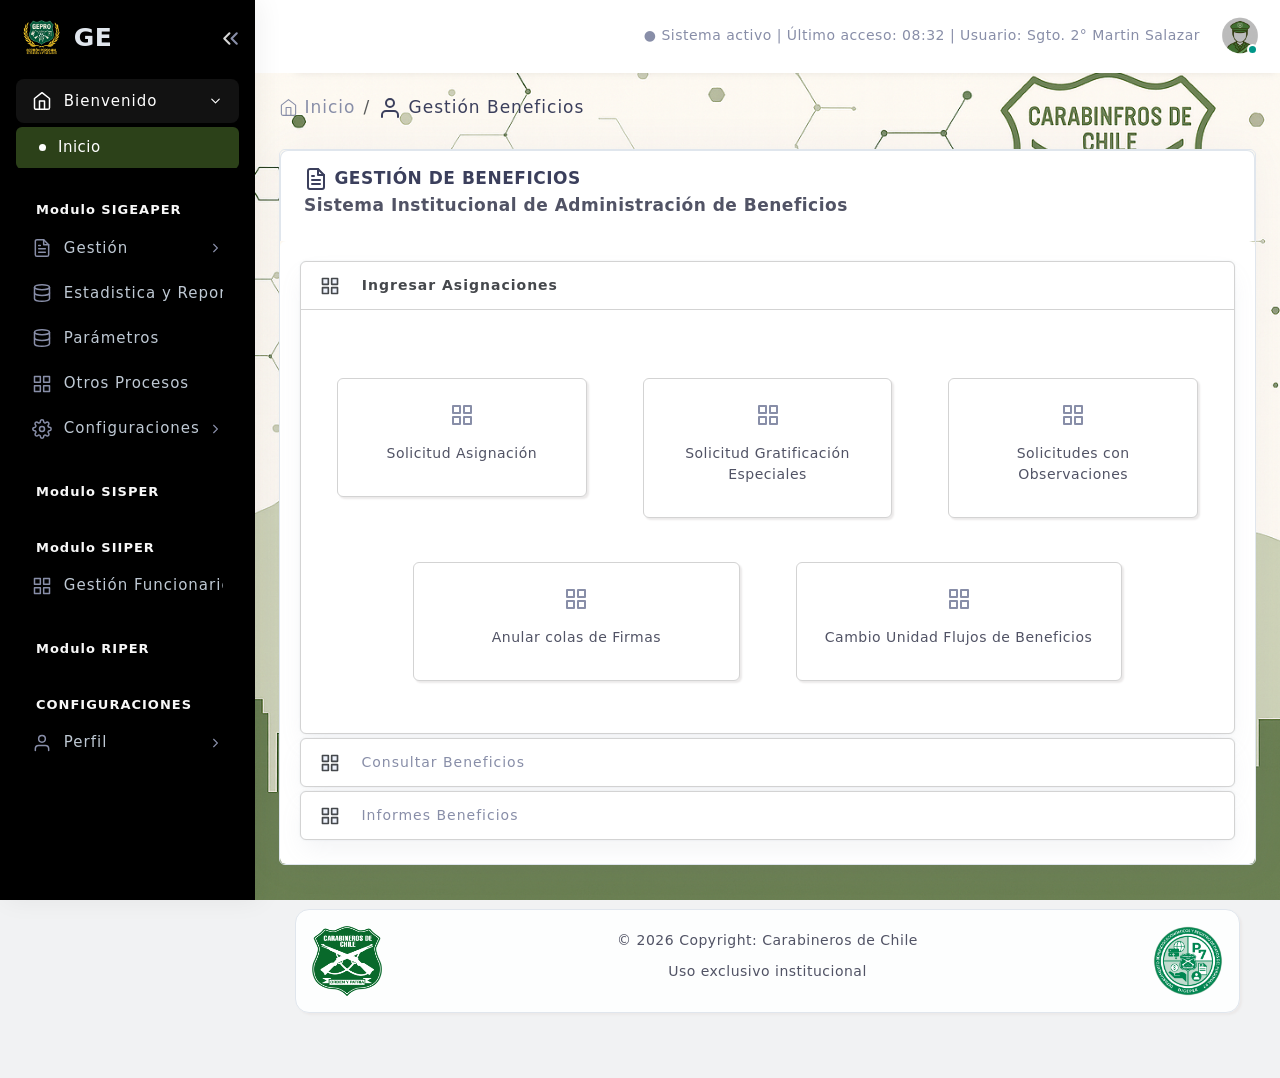
==== GEPRO/beneficios.html @ 1c1d7622 "Funciona mi contratos" ====
<!DOCTYPE html>
<html lang="en">

<head>
    <meta charset="utf-8">
    <meta http-equiv="X-UA-Compatible" content="IE=edge">
    <meta name="viewport" content="width=device-width, initial-scale=1, maximum-scale=1, shrink-to-fit=no">
    <title>GEPRO Carabineros de Chile</title>
    <link rel="icon" type="image/x-icon" href="src/assets/img/logo.png" />
    <link href="layouts/semi-dark-menu/css/light/loader.css" rel="stylesheet" type="text/css" />
    <link href="layouts/semi-dark-menu/css/dark/loader.css" rel="stylesheet" type="text/css" />
    <script src="layouts/semi-dark-menu/loader.js"></script>

    <!-- BEGIN GLOBAL MANDATORY STYLES -->
    <link href="https://fonts.googleapis.com/css?family=Nunito:400,600,700" rel="stylesheet">
    <link href="src/bootstrap/css/bootstrap.min.css" rel="stylesheet" type="text/css" />
    <link href="layouts/semi-dark-menu/css/light/plugins.css" rel="stylesheet" type="text/css" />
    <link href="layouts/semi-dark-menu/css/dark/plugins.css" rel="stylesheet" type="text/css" />
    <!-- END GLOBAL MANDATORY STYLES -->

    <!--  BEGIN CUSTOM STYLE FILE  -->
    <link rel="stylesheet" type="text/css" href="src/plugins/src/stepper/bsStepper.min.css">

    <link rel="stylesheet" type="text/css" href="src/assets/css/light/scrollspyNav.css" />
    <link rel="stylesheet" type="text/css" href="src/plugins/css/light/stepper/custom-bsStepper.css">

    <link rel="stylesheet" type="text/css" href="src/assets/css/dark/scrollspyNav.css" />
    <link rel="stylesheet" type="text/css" href="src/plugins/css/dark/stepper/custom-bsStepper.css">
    <!--  END CUSTOM STYLE FILE  -->

    <link rel="stylesheet" type="text/css" href="../src/assets/css/light/forms/switches.css">
    <link rel="stylesheet" type="text/css" href="../src/assets/css/dark/forms/switches.css">

    <!-- BEGIN PAGE LEVEL PLUGINS/CUSTOM STYLES -->
    <link href="src/plugins/src/apex/apexcharts.css" rel="stylesheet" type="text/css">
    <link href="src/assets/css/light/dashboard/dash_1.css" rel="stylesheet" type="text/css" />
    <link href="src/assets/css/dark/dashboard/dash_1.css" rel="stylesheet" type="text/css" />
    <!-- END PAGE LEVEL PLUGINS/CUSTOM STYLES -->

    <link href="src/assets/css/dark/components/list-group.css" rel="stylesheet" type="text/css">
    <link rel="stylesheet" type="text/css" href="src/assets/css/dark/widgets/modules-widgets.css">

    <link rel="stylesheet" href="https://cdnjs.cloudflare.com/ajax/libs/font-awesome/7.0.1/css/all.min.css"
        integrity="sha512-2SwdPD6INVrV/lHTZbO2nodKhrnDdJK9/kg2XD1r9uGqPo1cUbujc+IYdlYdEErWNu69gVcYgdxlmVmzTWnetw=="
        crossorigin="anonymous" referrerpolicy="no-referrer" />
    <link rel="stylesheet" href="https://cdnjs.cloudflare.com/ajax/libs/font-awesome/7.0.1/css/fontawesome.min.css"
        integrity="sha512-M5Kq4YVQrjg5c2wsZSn27Dkfm/2ALfxmun0vUE3mPiJyK53hQBHYCVAtvMYEC7ZXmYLg8DVG4tF8gD27WmDbsg=="
        crossorigin="anonymous" referrerpolicy="no-referrer" />

    <link rel="stylesheet" type="text/css" href="src/plugins/src/table/datatable/datatables.css">

    <!--<link rel="stylesheet" type="text/css" href="src/plugins/css/light/table/datatable/dt-global_style.css">-->
    <link rel="stylesheet" type="text/css" href="src/plugins/css/light/table/datatable/custom_dt_miscellaneous.css">

    <link rel="stylesheet" type="text/css" href="src/plugins/css/dark/table/datatable/dt-global_style.css">
    <link rel="stylesheet" type="text/css" href="src/plugins/css/dark/table/datatable/custom_dt_miscellaneous.css">

    <link href="src/assets/css/light/components/list-group.css" rel="stylesheet" type="text/css">
    <link href="src/assets/css/light/users/user-profile.css" rel="stylesheet" type="text/css" />

    <link href="src/assets/css/dark/components/list-group.css" rel="stylesheet" type="text/css">
    <link href="src/assets/css/dark/users/user-profile.css" rel="stylesheet" type="text/css" />

    <link rel="stylesheet" href="src/plugins/src/sweetalerts2/sweetalerts2.css">
    <link href="src/plugins/css/light/sweetalerts2/custom-sweetalert.css" rel="stylesheet" type="text/css" />
    <link href="src/plugins/css/dark/sweetalerts2/custom-sweetalert.css" rel="stylesheet" type="text/css" />
    <link rel="stylesheet" href="https://cdn.jsdelivr.net/gh/lipis/flag-icons@7.3.2/css/flag-icons.min.css" />
    <!--  BEGIN CUSTOM STYLE FILE  -->
    <link rel="stylesheet" type="text/css" href="src/assets/css/light/elements/alert.css">
    <link rel="stylesheet" type="text/css" href="src/assets/css/dark/elements/alert.css">

    <!--  BEGIN CUSTOM STYLE FILE  -->
    <link href="src/assets/css/light/components/accordions.css" rel="stylesheet" type="text/css" />
    <link href="src/assets/css/dark/components/accordions.css" rel="stylesheet" type="text/css" />
    <!--  END CUSTOM STYLE FILE  -->
</head>

<body class="layout-boxed">
    <!-- BEGIN LOADER -->
    <div id="load_screen">
        <div class="loader">
            <div class="loader-content">
                <div class="spinner-grow align-self-center"></div>
            </div>
        </div>
    </div>
    <!--  END LOADER -->

    <!--  BEGIN NAVBAR  -->
    <div class="header-container container-xxl">
        <header class="header navbar navbar-expand-sm expand-header">
            <a href="javascript:void(0);" class="sidebarCollapse">
                <svg xmlns="http://www.w3.org/2000/svg" width="24" height="24" viewBox="0 0 24 24" fill="none"
                    stroke="currentColor" stroke-width="2" stroke-linecap="round" stroke-linejoin="round"
                    class="feather feather-menu">
                    <line x1="3" y1="12" x2="21" y2="12"></line>
                    <line x1="3" y1="6" x2="21" y2="6"></line>
                    <line x1="3" y1="18" x2="21" y2="18"></line>
                </svg>
            </a>

            <ul class="navbar-item flex-row ms-lg-auto ms-0">
                <li class="nav-item dropdown user-profile-dropdown  order-lg-0 order-1">
                    ● Sistema activo | Último acceso: 08:32 | Usuario: Sgto. 2° Martin Salazar
                </li>
                <li class="nav-item dropdown user-profile-dropdown  order-lg-0 order-1">
                    <a href="javascript:void(0);" class="nav-link dropdown-toggle user" id="userProfileDropdown"
                        data-bs-toggle="dropdown" aria-haspopup="true" aria-expanded="false">
                        <div class="avatar-container">
                            <div class="avatar avatar-sm avatar-indicators avatar-online">
                                <img alt="avatar" src="src/assets/img/anonimo.png" class="rounded-circle up-object">
                            </div>
                        </div>
                    </a>

                    <div class="dropdown-menu position-absolute" aria-labelledby="userProfileDropdown">
                        <div class="user-profile-section">
                            <div class="media mx-auto">
                                <div class="media-body">
                                    <h5 class="text-default">Martin Salazar</h5>
                                    <p>Cargo: Admin.</p>
                                </div>
                            </div>
                        </div>

                        <div class="form-check form-switch form-check-inline form-switch-dark theme-toggle">
                            <input class="form-check-input" type="checkbox" role="switch" id="form-switch-dark">
                            <label class="form-check-label" for="form-switch-dark">Oscuro</label>
                        </div>

                        <div class="dropdown-item">
                            <a href="#" data-bs-toggle="modal" data-bs-target="#modalPerfil">
                                <svg xmlns="http://www.w3.org/2000/svg" width="24" height="24" viewBox="0 0 24 24"
                                    fill="none" stroke="currentColor" stroke-width="2" stroke-linecap="round"
                                    stroke-linejoin="round" class="feather feather-user">
                                    <path d="M20 21v-2a4 4 0 0 0-4-4H8a4 4 0 0 0-4 4v2"></path>
                                    <circle cx="12" cy="7" r="4"></circle>
                                </svg> <span>Perfil</span>
                            </a>
                        </div>
                        <div class="dropdown-item">
                            <a href="#" onclick="cerrarSesion()">
                                <svg xmlns="http://www.w3.org/2000/svg" width="24" height="24" viewBox="0 0 24 24"
                                    fill="none" stroke="currentColor" stroke-width="2" stroke-linecap="round"
                                    stroke-linejoin="round" class="feather feather-log-out">
                                    <path d="M9 21H5a2 2 0 0 1-2-2V5a2 2 0 0 1 2-2h4"></path>
                                    <polyline points="16 17 21 12 16 7"></polyline>
                                    <line x1="21" y1="12" x2="9" y2="12"></line>
                                </svg> <span>Cerrar Sesión</span>
                            </a>
                        </div>
                    </div>
                </li>
            </ul>
        </header>
    </div>
    <!--  END NAVBAR  -->

    <!--  BEGIN MAIN CONTAINER  -->
    <div class="main-container" id="container">

        <div class="overlay"></div>
        <div class="search-overlay"></div>

        <!--  BEGIN SIDEBAR  -->
        <!--  BEGIN SIDEBAR  -->
        <div class="sidebar-wrapper sidebar-theme">
            <nav id="sidebar">
                <div class="navbar-nav theme-brand flex-row  text-center">
                    <div class="nav-logo">
                        <div class="nav-item theme-logo">
                            <a href="./index.html">
                                <img src="src/assets/img/logo-gestion.png" class="up-object" alt="logo">
                            </a>
                        </div>
                        <div class="nav-item theme-text">
                            <a href="./index.html" class="nav-link" id="text"></a>
                        </div>
                    </div>
                    <div class="nav-item sidebar-toggle">
                        <div class="btn-toggle sidebarCollapse">
                            <svg xmlns="http://www.w3.org/2000/svg" width="24" height="24" viewBox="0 0 24 24"
                                fill="none" stroke="currentColor" stroke-width="2" stroke-linecap="round"
                                stroke-linejoin="round" class="feather feather-chevrons-left">
                                <polyline points="11 17 6 12 11 7"></polyline>
                                <polyline points="18 17 13 12 18 7"></polyline>
                            </svg>
                        </div>
                    </div>
                </div>
                <div class="shadow-bottom"></div>
                <ul class="list-unstyled menu-categories" id="accordionExample">
                    <li class="menu">
                        <a href="#dashboard" data-bs-toggle="collapse" aria-expanded="true" class="dropdown-toggle">
                            <div class="">
                                <svg xmlns="http://www.w3.org/2000/svg" width="24" height="24" viewBox="0 0 24 24"
                                    fill="none" stroke="currentColor" stroke-width="2" stroke-linecap="round"
                                    stroke-linejoin="round" class="feather feather-home">
                                    <path d="M3 9l9-7 9 7v11a2 2 0 0 1-2 2H5a2 2 0 0 1-2-2z"></path>
                                    <polyline points="9 22 9 12 15 12 15 22"></polyline>
                                </svg>
                                <span>Bienvenido</span>
                            </div>
                            <div>
                                <svg xmlns="http://www.w3.org/2000/svg" width="24" height="24" viewBox="0 0 24 24"
                                    fill="none" stroke="currentColor" stroke-width="2" stroke-linecap="round"
                                    stroke-linejoin="round" class="feather feather-chevron-right">
                                    <polyline points="9 18 15 12 9 6"></polyline>
                                </svg>
                            </div>
                        </a>
                        <ul class="collapse submenu list-unstyled show" id="dashboard"
                            data-bs-parent="#accordionExample">
                            <li class="active">
                                <a href="./welcome.html"> Inicio </a>
                            </li>
                        </ul>
                    </li>

                    <li class="menu menu-heading">
                        <div class="heading"><svg xmlns="http://www.w3.org/2000/svg" width="24" height="24"
                                viewBox="0 0 24 24" fill="none" stroke="currentColor" stroke-width="2"
                                stroke-linecap="round" stroke-linejoin="round" class="feather feather-minus">
                                <line x1="5" y1="12" x2="19" y2="12"></line>
                            </svg><span>Modulo SIGEAPER</span></div>
                    </li>

                    <li class="menu">
                        <a href="#components" data-bs-toggle="collapse" aria-expanded="false" class="dropdown-toggle">
                            <div class="">
                                <svg xmlns="http://www.w3.org/2000/svg" width="24" height="24" viewBox="0 0 24 24"
                                    fill="none" stroke="currentColor" stroke-width="2" stroke-linecap="round"
                                    stroke-linejoin="round" class="feather feather-file-text">
                                    <path d="M14 2H6a2 2 0 0 0-2 2v16a2 2 0 0 0 2 2h12a2 2 0 0 0 2-2V8z"></path>
                                    <polyline points="14 2 14 8 20 8"></polyline>
                                    <line x1="16" y1="13" x2="8" y2="13"></line>
                                    <line x1="16" y1="17" x2="8" y2="17"></line>
                                    <polyline points="10 9 9 9 8 9"></polyline>
                                </svg>
                                <span>Gestión</span>
                            </div>
                            <div>
                                <svg xmlns="http://www.w3.org/2000/svg" width="24" height="24" viewBox="0 0 24 24"
                                    fill="none" stroke="currentColor" stroke-width="2" stroke-linecap="round"
                                    stroke-linejoin="round" class="feather feather-chevron-right">
                                    <polyline points="9 18 15 12 9 6"></polyline>
                                </svg>
                            </div>
                        </a>
                        <ul class="collapse submenu list-unstyled" id="components" data-bs-parent="#accordionExample">
                            <li>
                                <a href="#" onclick="TipoCuenta()"> Contratos </a>
                            </li>
                        </ul>
                        <!--<ul class="collapse submenu list-unstyled" id="components" data-bs-parent="#accordionExample">
                            <li>
                                <a href="#"> Revista Comisario </a>
                            </li>
                        </ul>-->
                        <ul class="collapse submenu list-unstyled" id="components" data-bs-parent="#accordionExample">
                            <li class="active">
                                <a href="./beneficios.html"> Gestión de Beneficios </a>
                            </li>
                        </ul>
                        <!--<ul class="collapse submenu list-unstyled" id="components" data-bs-parent="#accordionExample">
                            <li>
                                <a href="#"> Reconocimientos</a>
                            </li>
                        </ul>
                        <ul class="collapse submenu list-unstyled" id="components" data-bs-parent="#accordionExample">
                            <li>
                                <a href="#"> Retiros y Bajas </a>
                            </li>
                        </ul>
                        <ul class="collapse submenu list-unstyled" id="components" data-bs-parent="#accordionExample">
                            <li>
                                <a href="#"> Cargas Familiares </a>
                            </li>
                        </ul>
                        <ul class="collapse submenu list-unstyled" id="components" data-bs-parent="#accordionExample">
                            <li>
                                <a href="#"> Adm. Tramos Cargas Familiares </a>
                            </li>
                        </ul>
                        <ul class="collapse submenu list-unstyled" id="components" data-bs-parent="#accordionExample">
                            <li>
                                <a href="#"> Cargas Masivas </a>
                            </li>
                        </ul>
                        <ul class="collapse submenu list-unstyled" id="components" data-bs-parent="#accordionExample">
                            <li>
                                <a href="#"> Resoluciones</a>
                            </li>
                        </ul>

                        <ul class="collapse submenu list-unstyled" id="components" data-bs-parent="#accordionExample">
                            <li>
                                <a href="#"> Anotaciones Bloqueo</a>
                            </li>
                        </ul>
                        <ul class="collapse submenu list-unstyled" id="components" data-bs-parent="#accordionExample">
                            <li>
                                <a href="#"> Condición de Servicios</a>
                            </li>
                        </ul>-->
                    </li>

                    <li class="menu">
                        <a href="#" aria-expanded="false" class="dropdown-toggle">
                            <div class="">
                                <svg xmlns="http://www.w3.org/2000/svg" width="24" height="24" viewBox="0 0 24 24"
                                    fill="none" stroke="currentColor" stroke-width="2" stroke-linecap="round"
                                    stroke-linejoin="round" class="feather feather-database">
                                    <ellipse cx="12" cy="5" rx="9" ry="3"></ellipse>
                                    <path d="M21 12c0 1.66-4 3-9 3s-9-1.34-9-3"></path>
                                    <path d="M3 5v14c0 1.66 4 3 9 3s9-1.34 9-3V5"></path>
                                </svg>
                                <span>Estadistica y Reporte</span>
                            </div>
                        </a>
                    </li>

                    <li class="menu">
                        <a href="#" aria-expanded="false" class="dropdown-toggle">
                            <div class="">
                                <svg xmlns="http://www.w3.org/2000/svg" width="24" height="24" viewBox="0 0 24 24"
                                    fill="none" stroke="currentColor" stroke-width="2" stroke-linecap="round"
                                    stroke-linejoin="round" class="feather feather-database">
                                    <ellipse cx="12" cy="5" rx="9" ry="3"></ellipse>
                                    <path d="M21 12c0 1.66-4 3-9 3s-9-1.34-9-3"></path>
                                    <path d="M3 5v14c0 1.66 4 3 9 3s9-1.34 9-3V5"></path>
                                </svg>
                                <span>Parámetros</span>
                            </div>
                        </a>
                    </li>

                    <li class="menu">
                        <a href="#" aria-expanded="false" class="dropdown-toggle">
                            <div class="">
                                <svg xmlns="http://www.w3.org/2000/svg" width="24" height="24" viewBox="0 0 24 24"
                                    fill="none" stroke="currentColor" stroke-width="2" stroke-linecap="round"
                                    stroke-linejoin="round" class="feather feather-grid">
                                    <rect x="3" y="3" width="7" height="7"></rect>
                                    <rect x="14" y="3" width="7" height="7"></rect>
                                    <rect x="14" y="14" width="7" height="7"></rect>
                                    <rect x="3" y="14" width="7" height="7"></rect>
                                </svg>
                                <span>Otros Procesos</span>
                            </div>
                        </a>
                    </li>

                    <li class="menu">
                        <a href="#configSegeaper" data-bs-toggle="collapse" aria-expanded="false"
                            class="dropdown-toggle">
                            <div class="">
                                <svg xmlns="http://www.w3.org/2000/svg" width="24" height="24" viewBox="0 0 24 24"
                                    fill="none" stroke="currentColor" stroke-width="2" stroke-linecap="round"
                                    stroke-linejoin="round" class="feather feather-settings">
                                    <circle cx="12" cy="12" r="3"></circle>
                                    <path
                                        d="M19.4 15a1.65 1.65 0 0 0 .33 1.82l.06.06a2 2 0 0 1 0 2.83 2 2 0 0 1-2.83 0l-.06-.06a1.65 1.65 0 0 0-1.82-.33 1.65 1.65 0 0 0-1 1.51V21a2 2 0 0 1-2 2 2 2 0 0 1-2-2v-.09A1.65 1.65 0 0 0 9 19.4a1.65 1.65 0 0 0-1.82.33l-.06.06a2 2 0 0 1-2.83 0 2 2 0 0 1 0-2.83l.06-.06a1.65 1.65 0 0 0 .33-1.82 1.65 1.65 0 0 0-1.51-1H3a2 2 0 0 1-2-2 2 2 0 0 1 2-2h.09A1.65 1.65 0 0 0 4.6 9a1.65 1.65 0 0 0-.33-1.82l-.06-.06a2 2 0 0 1 0-2.83 2 2 0 0 1 2.83 0l.06.06a1.65 1.65 0 0 0 1.82.33H9a1.65 1.65 0 0 0 1-1.51V3a2 2 0 0 1 2-2 2 2 0 0 1 2 2v.09a1.65 1.65 0 0 0 1 1.51 1.65 1.65 0 0 0 1.82-.33l.06-.06a2 2 0 0 1 2.83 0 2 2 0 0 1 0 2.83l-.06.06a1.65 1.65 0 0 0-.33 1.82V9a1.65 1.65 0 0 0 1.51 1H21a2 2 0 0 1 2 2 2 2 0 0 1-2 2h-.09a1.65 1.65 0 0 0-1.51 1z">
                                    </path>
                                </svg>
                                <span>Configuraciones</span>
                            </div>
                            <div>
                                <svg xmlns="http://www.w3.org/2000/svg" width="24" height="24" viewBox="0 0 24 24"
                                    fill="none" stroke="currentColor" stroke-width="2" stroke-linecap="round"
                                    stroke-linejoin="round" class="feather feather-chevron-right">
                                    <polyline points="9 18 15 12 9 6"></polyline>
                                </svg>
                            </div>
                        </a>
                        <ul class="collapse submenu list-unstyled" id="configSegeaper"
                            data-bs-parent="#accordionExample">
                            <li class="menu">
                                <a href="javascript:void(0);" data-bs-toggle="modal" data-bs-target="#modalFechaSistema"
                                    class="dropdown-toggle">
                                    <div class="">
                                        <svg xmlns="http://www.w3.org/2000/svg" width="24" height="24"
                                            viewBox="0 0 24 24" fill="none" stroke="currentColor" stroke-width="2"
                                            stroke-linecap="round" stroke-linejoin="round"
                                            class="feather feather-calendar">
                                            <rect x="3" y="4" width="18" height="18" rx="2" ry="2"></rect>
                                            <line x1="16" y1="2" x2="16" y2="6"></line>
                                            <line x1="8" y1="2" x2="8" y2="6"></line>
                                            <line x1="3" y1="10" x2="21" y2="10"></line>
                                        </svg>
                                        <span>Fecha</span>
                                    </div>
                                </a>
                            </li>
                        </ul>
                    </li>




                    <li class="menu menu-heading">
                        <div class="heading"><svg xmlns="http://www.w3.org/2000/svg" width="24" height="24"
                                viewBox="0 0 24 24" fill="none" stroke="currentColor" stroke-width="2"
                                stroke-linecap="round" stroke-linejoin="round" class="feather feather-minus">
                                <line x1="5" y1="12" x2="19" y2="12"></line>
                            </svg><span>Modulo SISPER</span>
                        </div>
                    </li>

                    <li class="menu menu-heading">
                        <div class="heading"><svg xmlns="http://www.w3.org/2000/svg" width="24" height="24"
                                viewBox="0 0 24 24" fill="none" stroke="currentColor" stroke-width="2"
                                stroke-linecap="round" stroke-linejoin="round" class="feather feather-minus">
                                <line x1="5" y1="12" x2="19" y2="12"></line>
                            </svg><span>Modulo SIIPER</span>
                        </div>
                    </li>

                    <li class="menu">
                        <a href="./funcionario.html" aria-expanded="false" class="dropdown-toggle">
                            <div class="">
                                <svg xmlns="http://www.w3.org/2000/svg" width="24" height="24" viewBox="0 0 24 24"
                                    fill="none" stroke="currentColor" stroke-width="2" stroke-linecap="round"
                                    stroke-linejoin="round" class="feather feather-grid">
                                    <rect x="3" y="3" width="7" height="7"></rect>
                                    <rect x="14" y="3" width="7" height="7"></rect>
                                    <rect x="14" y="14" width="7" height="7"></rect>
                                    <rect x="3" y="14" width="7" height="7"></rect>
                                </svg>
                                <span>Gestión Funcionario</span>
                            </div>
                        </a>
                    </li>

                    <li class="menu menu-heading">
                        <div class="heading"><svg xmlns="http://www.w3.org/2000/svg" width="24" height="24"
                                viewBox="0 0 24 24" fill="none" stroke="currentColor" stroke-width="2"
                                stroke-linecap="round" stroke-linejoin="round" class="feather feather-minus">
                                <line x1="5" y1="12" x2="19" y2="12"></line>
                            </svg><span>Modulo RIPER</span>
                        </div>
                    </li>

                    <li class="menu menu-heading">
                        <div class="heading"><svg xmlns="http://www.w3.org/2000/svg" width="24" height="24"
                                viewBox="0 0 24 24" fill="none" stroke="currentColor" stroke-width="2"
                                stroke-linecap="round" stroke-linejoin="round" class="feather feather-minus">
                                <line x1="5" y1="12" x2="19" y2="12"></line>
                            </svg><span>CONFIGURACIONES</span>
                        </div>
                    </li>
                    <li class="menu">
                        <a href="#users" data-bs-toggle="collapse" aria-expanded="false" class="dropdown-toggle">
                            <div class="">
                                <svg xmlns="http://www.w3.org/2000/svg" width="24" height="24" viewBox="0 0 24 24"
                                    fill="none" stroke="currentColor" stroke-width="2" stroke-linecap="round"
                                    stroke-linejoin="round" class="feather feather-user">
                                    <path d="M20 21v-2a4 4 0 0 0-4-4H8a4 4 0 0 0-4 4v2"></path>
                                    <circle cx="12" cy="7" r="4"></circle>
                                </svg>
                                <span>Perfil</span>
                            </div>
                            <div>
                                <svg xmlns="http://www.w3.org/2000/svg" width="24" height="24" viewBox="0 0 24 24"
                                    fill="none" stroke="currentColor" stroke-width="2" stroke-linecap="round"
                                    stroke-linejoin="round" class="feather feather-chevron-right">
                                    <polyline points="9 18 15 12 9 6"></polyline>
                                </svg>
                            </div>
                        </a>
                        <ul class="collapse submenu list-unstyled" id="users" data-bs-parent="#accordionExample">
                            <li>
                                <a href="#" data-bs-toggle="modal" data-bs-target="#modalPerfil"> Configuración Cuenta
                                </a>
                            </li>
                        </ul>
                    </li>
                </ul>
            </nav>
        </div>
        <!--  END SIDEBAR  -->

        <!--  BEGIN CONTENT AREA  -->
        <div id="content" class="main-content">
            <div class="container min-vh-100">
                <div class="container">

                    <!-- BREADCRUMB -->
                    <div class="page-meta">
                        <nav class="breadcrumb-style-one" aria-label="breadcrumb">
                            <ol class="breadcrumb">
                                <li class="breadcrumb-item">
                                    <a href="./welcome.html">
                                        <svg xmlns="http://www.w3.org/2000/svg" width="24" height="24"
                                            viewBox="0 0 24 24" fill="none" stroke="currentColor" stroke-width="2"
                                            stroke-linecap="round" stroke-linejoin="round" class="feather feather-home">
                                            <path d="M3 9l9-7 9 7v11a2 2 0 0 1-2 2H5a2 2 0 0 1-2-2z"></path>
                                            <polyline points="9 22 9 12 15 12 15 22"></polyline>
                                        </svg> Inicio
                                    </a>
                                </li>

                                <li class="breadcrumb-item active" aria-current="page">
                                    <svg xmlns="http://www.w3.org/2000/svg" width="24" height="24" viewBox="0 0 24 24"
                                        fill="none" stroke="currentColor" stroke-width="2" stroke-linecap="round"
                                        stroke-linejoin="round" class="feather feather-user">
                                        <path d="M20 21v-2a4 4 0 0 0-4-4H8a4 4 0 0 0-4 4v2"></path>
                                        <circle cx="12" cy="7" r="4"></circle>
                                    </svg> Gestión Beneficios
                                </li>
                            </ol>
                        </nav>
                    </div>
                    <!-- /BREADCRUMB -->
                    <div class="row layout-top-spacing container-carabinero" id="cancel-row">
                        <div id="wizard_Vertical_Icons" class="col-lg-12 layout-spacing">
                            <div class="statbox widget box box-shadow">
                                <div class="widget-header">
                                    <div class="row">
                                        <div class="col-xl-12 col-md-12 col-sm-12 col-12">
                                            <h4><svg xmlns="http://www.w3.org/2000/svg" width="24" height="24"
                                                    viewBox="0 0 24 24" fill="none" stroke="currentColor"
                                                    stroke-width="2" stroke-linecap="round" stroke-linejoin="round"
                                                    class="feather feather-file-text">
                                                    <path
                                                        d="M14 2H6a2 2 0 0 0-2 2v16a2 2 0 0 0 2 2h12a2 2 0 0 0 2-2V8z">
                                                    </path>
                                                    <polyline points="14 2 14 8 20 8"></polyline>
                                                    <line x1="16" y1="13" x2="8" y2="13"></line>
                                                    <line x1="16" y1="17" x2="8" y2="17"></line>
                                                    <polyline points="10 9 9 9 8 9"></polyline>
                                                </svg> GESTIÓN DE BENEFICIOS
                                                <p class="text-xs mt-1"><span>Sistema Institucional de Administración de
                                                        Beneficios</span></p>
                                            </h4>
                                        </div>
                                    </div>
                                </div>
                                <div class="widget-content widget-content-area">
                                    <div id="iconsAccordion" class="accordion-icons accordion">
                                        <div class="card">
                                            <div class="card-header" id="...">
                                                <section class="mb-0 mt-0">
                                                    <div role="menu" class="" data-bs-toggle="collapse"
                                                        data-bs-target="#iconAccordionOne" aria-expanded="false"
                                                        aria-controls="iconAccordionOne">
                                                        <div class="accordion-icon"> <svg
                                                                xmlns="http://www.w3.org/2000/svg" width="24"
                                                                height="24" viewBox="0 0 24 24" fill="none"
                                                                stroke="currentColor" stroke-width="2"
                                                                stroke-linecap="round" stroke-linejoin="round"
                                                                class="feather feather-grid">
                                                                <rect x="3" y="3" width="7" height="7"></rect>
                                                                <rect x="14" y="3" width="7" height="7"></rect>
                                                                <rect x="14" y="14" width="7" height="7"></rect>
                                                                <rect x="3" y="14" width="7" height="7"></rect>
                                                            </svg></div>
                                                        Ingresar Asignaciones <div class="icons"><svg> ...
                                                            </svg>
                                                        </div>
                                                    </div>
                                                </section>
                                            </div>
                                            <div id="iconAccordionOne" class="collapse show" aria-labelledby="..."
                                                data-bs-parent="#iconsAccordionOne">
                                                <div class="card-body">

                                                    <div
                                                        class="row layout-top-spacing container-carabinero justify-content-center">
                                                        <div class="col-xl-4 col-lg-6 col-md-12 mb-4">
                                                            <div class="card btn-carabinero-big text-center">
                                                                <a href="#">
                                                                    <div class="card-body pt-3">
                                                                        <p class="mb-3">
                                                                            <svg xmlns="http://www.w3.org/2000/svg"
                                                                                width="24" height="24"
                                                                                viewBox="0 0 24 24" fill="none"
                                                                                stroke="currentColor" stroke-width="2"
                                                                                stroke-linecap="round"
                                                                                stroke-linejoin="round"
                                                                                class="feather feather-grid">
                                                                                <rect x="3" y="3" width="7" height="7">
                                                                                </rect>
                                                                                <rect x="14" y="3" width="7" height="7">
                                                                                </rect>
                                                                                <rect x="14" y="14" width="7"
                                                                                    height="7"></rect>
                                                                                <rect x="3" y="14" width="7" height="7">
                                                                                </rect>
                                                                            </svg>
                                                                        </p>
                                                                        Solicitud Asignación
                                                                    </div>
                                                                </a>
                                                            </div>
                                                        </div>

                                                        <div class="col-xl-4 col-lg-6 col-md-12 mb-4">
                                                            <div class="card btn-carabinero-big text-center">
                                                                <a href="#">
                                                                    <div class="card-body pt-3">
                                                                        <p class="mb-3">
                                                                            <svg xmlns="http://www.w3.org/2000/svg"
                                                                                width="24" height="24"
                                                                                viewBox="0 0 24 24" fill="none"
                                                                                stroke="currentColor" stroke-width="2"
                                                                                stroke-linecap="round"
                                                                                stroke-linejoin="round"
                                                                                class="feather feather-grid">
                                                                                <rect x="3" y="3" width="7" height="7">
                                                                                </rect>
                                                                                <rect x="14" y="3" width="7" height="7">
                                                                                </rect>
                                                                                <rect x="14" y="14" width="7"
                                                                                    height="7"></rect>
                                                                                <rect x="3" y="14" width="7" height="7">
                                                                                </rect>
                                                                            </svg>
                                                                        </p>
                                                                        Solicitud Gratificación Especiales
                                                                    </div>
                                                                </a>
                                                            </div>
                                                        </div>

                                                        <div class="col-xl-4 col-lg-6 col-md-12 mb-4">
                                                            <div class="card btn-carabinero-big text-center">
                                                                <a href="#">
                                                                    <div class="card-body pt-3">
                                                                        <p class="mb-3">
                                                                            <svg xmlns="http://www.w3.org/2000/svg"
                                                                                width="24" height="24"
                                                                                viewBox="0 0 24 24" fill="none"
                                                                                stroke="currentColor" stroke-width="2"
                                                                                stroke-linecap="round"
                                                                                stroke-linejoin="round"
                                                                                class="feather feather-grid">
                                                                                <rect x="3" y="3" width="7" height="7">
                                                                                </rect>
                                                                                <rect x="14" y="3" width="7" height="7">
                                                                                </rect>
                                                                                <rect x="14" y="14" width="7"
                                                                                    height="7">
                                                                                </rect>
                                                                                <rect x="3" y="14" width="7" height="7">
                                                                                </rect>
                                                                            </svg>
                                                                        </p>
                                                                        Solicitudes con Observaciones
                                                                    </div>
                                                                </a>
                                                            </div>
                                                        </div>

                                                        <div class="col-xl-5 col-lg-6 col-md-12 mb-4">
                                                            <div class="card btn-carabinero-big text-center">
                                                                <a href="#">
                                                                    <div class="card-body pt-3">
                                                                        <p class="mb-3">
                                                                            <svg xmlns="http://www.w3.org/2000/svg"
                                                                                width="24" height="24"
                                                                                viewBox="0 0 24 24" fill="none"
                                                                                stroke="currentColor" stroke-width="2"
                                                                                stroke-linecap="round"
                                                                                stroke-linejoin="round"
                                                                                class="feather feather-grid">
                                                                                <rect x="3" y="3" width="7" height="7">
                                                                                </rect>
                                                                                <rect x="14" y="3" width="7" height="7">
                                                                                </rect>
                                                                                <rect x="14" y="14" width="7"
                                                                                    height="7">
                                                                                </rect>
                                                                                <rect x="3" y="14" width="7" height="7">
                                                                                </rect>
                                                                            </svg>
                                                                        </p>
                                                                        Anular colas de Firmas
                                                                    </div>
                                                                </a>
                                                            </div>
                                                        </div>

                                                        <div class="col-xl-5 col-lg-6 col-md-12 mb-4">
                                                            <div class="card btn-carabinero-big text-center">
                                                                <a href="#">
                                                                    <div class="card-body pt-3">
                                                                        <p class="mb-3"><svg
                                                                                xmlns="http://www.w3.org/2000/svg"
                                                                                width="24" height="24"
                                                                                viewBox="0 0 24 24" fill="none"
                                                                                stroke="currentColor" stroke-width="2"
                                                                                stroke-linecap="round"
                                                                                stroke-linejoin="round"
                                                                                class="feather feather-grid">
                                                                                <rect x="3" y="3" width="7" height="7">
                                                                                </rect>
                                                                                <rect x="14" y="3" width="7" height="7">
                                                                                </rect>
                                                                                <rect x="14" y="14" width="7"
                                                                                    height="7">
                                                                                </rect>
                                                                                <rect x="3" y="14" width="7" height="7">
                                                                                </rect>
                                                                            </svg>
                                                                        </p>
                                                                        Cambio Unidad Flujos de Beneficios
                                                                    </div>
                                                                </a>
                                                            </div>
                                                        </div>
                                                    </div>
                                                </div>
                                            </div>
                                        </div>
                                        <div class="card">
                                            <div class="card-header" id="...">
                                                <section class="mb-0 mt-0">
                                                    <div role="menu" class="collapsed" data-bs-toggle="collapse"
                                                        data-bs-target="#iconAccordionTwo" aria-expanded="false"
                                                        aria-controls="iconAccordionTwo">
                                                        <div class="accordion-icon"> <svg
                                                                xmlns="http://www.w3.org/2000/svg" width="24"
                                                                height="24" viewBox="0 0 24 24" fill="none"
                                                                stroke="currentColor" stroke-width="2"
                                                                stroke-linecap="round" stroke-linejoin="round"
                                                                class="feather feather-grid">
                                                                <rect x="3" y="3" width="7" height="7"></rect>
                                                                <rect x="14" y="3" width="7" height="7"></rect>
                                                                <rect x="14" y="14" width="7" height="7"></rect>
                                                                <rect x="3" y="14" width="7" height="7"></rect>
                                                            </svg></div>
                                                        Consultar Beneficios<div class="icons"><svg> ... </svg>
                                                        </div>
                                                    </div>
                                                </section>
                                            </div>
                                            <div id="iconAccordionTwo" class="collapse" aria-labelledby="..."
                                                data-bs-parent="#iconsAccordion">
                                                <div class="card-body">
                                                    <p class="mb-0">Contenido de consulta de beneficios (pendiente de
                                                        implementar).</p>
                                                </div>
                                            </div>
                                        </div>
                                        <div class="card">
                                            <div class="card-header" id="...">
                                                <section class="mb-0 mt-0">
                                                    <div role="menu" class="collapsed" data-bs-toggle="collapse"
                                                        data-bs-target="#iconAccordionThree" aria-expanded="false"
                                                        aria-controls="iconAccordionThree">
                                                        <div class="accordion-icon"> <svg
                                                                xmlns="http://www.w3.org/2000/svg" width="24"
                                                                height="24" viewBox="0 0 24 24" fill="none"
                                                                stroke="currentColor" stroke-width="2"
                                                                stroke-linecap="round" stroke-linejoin="round"
                                                                class="feather feather-grid">
                                                                <rect x="3" y="3" width="7" height="7"></rect>
                                                                <rect x="14" y="3" width="7" height="7"></rect>
                                                                <rect x="14" y="14" width="7" height="7"></rect>
                                                                <rect x="3" y="14" width="7" height="7"></rect>
                                                            </svg></div>
                                                        Informes Beneficios <div class="icons"><svg> ... </svg>
                                                        </div>
                                                    </div>
                                                </section>
                                            </div>
                                            <div id="iconAccordionThree" class="collapse" aria-labelledby="..."
                                                data-bs-parent="#iconsAccordion">
                                                <div class="card-body">
                                                    <p class="mb-0">Contenido de informes de beneficios (pendiente de
                                                        implementar).</p>
                                                </div>
                                            </div>
                                        </div>
                                    </div>
                                </div>
                            </div>
                            <!-- FOOTER -->
                            <div class="row layout-top-spacing container-carabinero">
                                <div class="col-xl-12 col-lg-12 col-md-12 mb-4">
                                    <div class="card btn-carabinero-big">
                                        <div class="container p-2">
                                            <div class="row align-items-center">
                                                <div class="col-md-3">
                                                    <img src="src/assets/img/logo.png" class="up-object"
                                                        alt="Carabineros de Chile" width="70" height="70">
                                                </div>
                                                <div class="col-md-6 text-center">
                                                    <p class="">© 2026 Copyright: Carabineros de Chile
                                                        <span class="fi fi-cl flags-svg rounded-circle" width="50"
                                                            height="50">
                                                        </span>
                                                    </p>
                                                    <p class="">Uso exclusivo institucional</p>
                                                </div>
                                                <div class="col-md-3 text-md-end">
                                                    <img src="src/assets/img/logo-departamento.png" class="up-object"
                                                        alt="Carabineros de Chile" width="70" height="70">
                                                </div>
                                            </div>
                                        </div>
                                    </div>
                                </div>
                            </div>
                            <!-- FOOTER -->
                        </div>
                    </div>
                </div>
                <!--  END CONTENT AREA  -->
                <div class="modal fade" id="modalFechaSistema" tabindex="-1" role="dialog"
                    aria-labelledby="modalFechaSistemaTitle" aria-hidden="true">
                    <div class="modal-dialog modal-dialog-centered" role="document">
                        <div class="modal-content">
                            <div class="modal-header">
                                <h5 class="modal-title" id="modalFechaSistemaTitle"><svg
                                        xmlns="http://www.w3.org/2000/svg" width="24" height="24" viewBox="0 0 24 24"
                                        fill="none" stroke="currentColor" stroke-width="2" stroke-linecap="round"
                                        stroke-linejoin="round" class="feather feather-calendar">
                                        <rect x="3" y="4" width="18" height="18" rx="2" ry="2"></rect>
                                        <line x1="16" y1="2" x2="16" y2="6"></line>
                                        <line x1="8" y1="2" x2="8" y2="6"></line>
                                        <line x1="3" y1="10" x2="21" y2="10"></line>
                                    </svg> Cambio de Fecha</h5>
                            </div>
                            <div class="modal-body">
                                <form>
                                    <div class="row">
                                        <div class="col-6">
                                            <label class="form-label">Año</label>
                                            <input type="number" class="form-control" placeholder="XXXX">
                                        </div>
                                        <div class="col-6">
                                            <label class="form-label">Mes</label>
                                            <select class="form-select">
                                                <option>1.- Enero</option>
                                                <option>2.- Febrero</option>
                                                <option>3.- Marzo</option>
                                                <option>4.- Abril</option>
                                                <option>5.- Mayo</option>
                                                <option>6.- Junio</option>
                                                <option>7.- Julio</option>
                                                <option>8.- Agosto</option>
                                                <option>9.- Septiembre</option>
                                                <option>10.- Octubre</option>
                                                <option>11.- Noviembre</option>
                                                <option>12.- Diciembre</option>
                                            </select>
                                        </div>
                                    </div>
                                </form>
                            </div>
                            <div class="modal-footer">
                                <button class="btn btn-danger" data-bs-dismiss="modal" data-bs-toggle="tooltip"
                                    data-bs-placement="top" data-bs-title="Cerrar"><svg
                                        xmlns="http://www.w3.org/2000/svg" width="24" height="24" viewBox="0 0 24 24"
                                        fill="none" stroke="currentColor" stroke-width="2" stroke-linecap="round"
                                        stroke-linejoin="round" class="feather feather-x-circle">
                                        <circle cx="12" cy="12" r="10"></circle>
                                        <line x1="15" y1="9" x2="9" y2="15"></line>
                                        <line x1="9" y1="9" x2="15" y2="15"></line>
                                    </svg></button>
                                <button type="button" class="btn btn-carabineros" data-bs-toggle="tooltip"
                                    data-bs-placement="top" data-bs-title="Ejecutar"><svg
                                        xmlns="http://www.w3.org/2000/svg" width="24" height="24" viewBox="0 0 24 24"
                                        fill="none" stroke="currentColor" stroke-width="2" stroke-linecap="round"
                                        stroke-linejoin="round" class="feather feather-log-out">
                                        <path d="M9 21H5a2 2 0 0 1-2-2V5a2 2 0 0 1 2-2h4"></path>
                                        <polyline points="16 17 21 12 16 7"></polyline>
                                        <line x1="21" y1="12" x2="9" y2="12"></line>
                                    </svg></button>
                            </div>
                        </div>
                    </div>
                </div>

                <!-- PERFIL -->
                <div class="modal fade" id="modalPerfil" tabindex="-1" role="dialog" aria-labelledby="modalPerfilTitle"
                    aria-hidden="true">
                    <div class="modal-dialog modal-dialog-centered" role="document">
                        <div class="modal-content">
                            <div class="modal-header">
                                <h5 class="modal-title" id="modalPerfilTitle"> <svg xmlns="http://www.w3.org/2000/svg"
                                        width="24" height="24" viewBox="0 0 24 24" fill="none" stroke="currentColor"
                                        stroke-width="2" stroke-linecap="round" stroke-linejoin="round"
                                        class="feather feather-user">
                                        <path d="M20 21v-2a4 4 0 0 0-4-4H8a4 4 0 0 0-4 4v2"></path>
                                        <circle cx="12" cy="7" r="4"></circle>
                                    </svg>
                                    Perfil Usuario</h5>
                            </div>
                            <div class="modal-body">
                                <div class="row layout-spacing ">

                                    <!-- Content -->
                                    <div class="col-xl-12 col-lg-12 col-md-12 col-sm-12 layout-top-spacing">
                                        <div class="user-profile">
                                            <div class="widget-content widget-content-area">
                                                <div class="text-center user-info">
                                                    <img src="../src/assets/img/anonimo.png" width="100" alt="avatar">
                                                    <p class="">Martin Salazar</p>
                                                </div>
                                                <div class="user-info-list">
                                                    <div class="">
                                                        <ul class="contacts-block list-unstyled">
                                                            <li class="contacts-block__item">
                                                                <svg xmlns="http://www.w3.org/2000/svg" width="24"
                                                                    height="24" viewBox="0 0 24 24" fill="none"
                                                                    stroke="currentColor" stroke-width="2"
                                                                    stroke-linecap="round" stroke-linejoin="round"
                                                                    class="feather feather-check-square">
                                                                    <polyline points="9 11 12 14 22 4"></polyline>
                                                                    <path
                                                                        d="M21 12v7a2 2 0 0 1-2 2H5a2 2 0 0 1-2-2V5a2 2 0 0 1 2-2h11">
                                                                    </path>
                                                                </svg>
                                                                Grado: C.P.R. GDO. 12
                                                            </li>
                                                            <li class="contacts-block__item">
                                                                <svg xmlns="http://www.w3.org/2000/svg" width="24"
                                                                    height="24" viewBox="0 0 24 24" fill="none"
                                                                    stroke="currentColor" stroke-width="2"
                                                                    stroke-linecap="round" stroke-linejoin="round"
                                                                    class="feather feather-check-square">
                                                                    <polyline points="9 11 12 14 22 4"></polyline>
                                                                    <path
                                                                        d="M21 12v7a2 2 0 0 1-2 2H5a2 2 0 0 1-2-2V5a2 2 0 0 1 2-2h11">
                                                                    </path>
                                                                </svg>
                                                                Nombres: Martin Salazar
                                                            </li>
                                                            <li class="contacts-block__item">
                                                                <svg xmlns="http://www.w3.org/2000/svg" width="24"
                                                                    height="24" viewBox="0 0 24 24" fill="none"
                                                                    stroke="currentColor" stroke-width="2"
                                                                    stroke-linecap="round" stroke-linejoin="round"
                                                                    class="feather feather-check-square">
                                                                    <polyline points="9 11 12 14 22 4"></polyline>
                                                                    <path
                                                                        d="M21 12v7a2 2 0 0 1-2 2H5a2 2 0 0 1-2-2V5a2 2 0 0 1 2-2h11">
                                                                    </path>
                                                                </svg>
                                                                Run: 194191618
                                                            </li>
                                                        </ul>
                                                    </div>
                                                </div>
                                            </div>
                                        </div>
                                    </div>
                                </div>
                            </div>
                            <div class="modal-footer">
                                <button class="btn btn-danger" data-bs-dismiss="modal" data-bs-toggle="tooltip"
                                    data-bs-placement="top" data-bs-title="Cerrar"><svg
                                        xmlns="http://www.w3.org/2000/svg" width="24" height="24" viewBox="0 0 24 24"
                                        fill="none" stroke="currentColor" stroke-width="2" stroke-linecap="round"
                                        stroke-linejoin="round" class="feather feather-x-circle">
                                        <circle cx="12" cy="12" r="10"></circle>
                                        <line x1="15" y1="9" x2="9" y2="15"></line>
                                        <line x1="9" y1="9" x2="15" y2="15"></line>
                                    </svg></button>
                            </div>


                        </div>
                    </div>
                </div>
                <!-- PERFIL -->

            </div>
            <!-- END MAIN CONTAINER -->
            <script src="https://code.jquery.com/jquery-3.7.1.min.js"></script>

            <!-- BEGIN GLOBAL MANDATORY SCRIPTS -->
            <script src="src/bootstrap/js/bootstrap.bundle.min.js"></script>
            <script src="src/plugins/src/perfect-scrollbar/perfect-scrollbar.min.js"></script>
            <script src="src/plugins/src/mousetrap/mousetrap.min.js"></script>
            <script src="src/plugins/src/waves/waves.min.js"></script>
            <script src="layouts/semi-dark-menu/app.js"></script>
            <script src="src/plugins/src/highlight/highlight.pack.js"></script>
            <script src="src/assets/js/scrollspyNav.js"></script>
            <!-- END GLOBAL MANDATORY SCRIPTS -->

            <!-- BEGIN PAGE LEVEL PLUGINS/CUSTOM SCRIPTS -->
            <script src="src/plugins/src/apex/apexcharts.min.js"></script>
            <script src="src/assets/js/dashboard/dash_1.js"></script>
            <!-- BEGIN PAGE LEVEL PLUGINS/CUSTOM SCRIPTS -->

            <!-- BEGIN PAGE LEVEL SCRIPTS -->
            <script src="src/plugins/src/stepper/bsStepper.min.js"></script>
            <script src="src/plugins/src/stepper/custom-bsStepper.min.js"></script>
            <!-- END PAGE LEVEL SCRIPTS -->

            <script src="../src/plugins/src/table/datatable/datatables.js"></script>
            <script src="../src/plugins/src/table/datatable/button-ext/dataTables.buttons.min.js"></script>
            <script src="../src/plugins/src/table/datatable/button-ext/jszip.min.js"></script>
            <script src="../src/plugins/src/table/datatable/button-ext/buttons.html5.min.js"></script>
            <script src="../src/plugins/src/table/datatable/button-ext/buttons.print.min.js"></script>
            <script src="../src/plugins/src/table/datatable/custom_miscellaneous.js"></script>


            <script src="src/plugins/src/sweetalerts2/sweetalerts2.min.js"></script>
            <script src="src/plugins/src/sweetalerts2/custom-sweetalert.js"></script>

            <!-- DataTables Responsive JS -->
            <script src="https://cdn.datatables.net/responsive/2.5.0/js/dataTables.responsive.min.js"></script>

            <script>
                document.addEventListener('DOMContentLoaded', function () {
                    const chk = document.querySelector('.form-check-input.dark-mode');
                    const themeToggle = document.querySelector('.theme-toggle');

                    if (!chk || !themeToggle) return;

                    chk.addEventListener('change', function () {
                        // Dispara el mismo evento que usaría el usuario
                        themeToggle.click();
                    });
                });
            </script>

            <script>
                function TipoCuenta() {
                    Swal.fire({
                        title: '<form><div class="mb-3"><label for="exampleFormControlSelect1" class="form-label">Seleccionar Unidad de Trabajo</label><select class="form-select" id="exampleFormControlSelect1"><option>COP ESTE</option><option>PREF. ARICA</option><option>REVICOM</option></select></div></form>',
                        text: "Debe seleccionar una opción para continuar",
                        icon: 'info',
                        showCancelButton: true,
                        confirmButtonText: 'Aceptar!',
                        cancelButtonText: 'Cerrar!',
                        reverseButtons: true
                    }).then((result) => {
                        if (result.isConfirmed) {
                            window.location.href = "./contrato.html";
                        } else if (
                            /* Read more about handling dismissals below */
                            result.dismiss === Swal.DismissReason.cancel
                        ) {
                            swalWithBootstrapButtons.fire(
                                'Cancelled',
                                'Your imaginary file is safe :)',
                                'error'
                            )
                        }
                    })
                }

                function cerrarSesion() {
                    Swal.fire({
                        title: '¿Estas Seguro?',
                        text: "Si procedes, para volver deberas ingresar nuevamente tu credencial.",
                        icon: 'danger',
                        showCancelButton: true,
                        confirmButtonText: '<svg xmlns="http://www.w3.org/2000/svg" width="24" height="24" viewBox="0 0 24 24" fill="none" stroke="currentColor" stroke-width="2" stroke-linecap="round" stroke-linejoin="round" class="feather feather-log-out"> <path d="M9 21H5a2 2 0 0 1-2-2V5a2 2 0 0 1 2-2h4"></path> <polyline points="16 17 21 12 16 7"></polyline> <line x1="21" y1="12" x2="9" y2="12"></line> </svg>',
                        cancelButtonText: '<svg xmlns="http://www.w3.org/2000/svg" width="24" height="24" viewBox="0 0 24 24"fill="none" stroke="currentColor" stroke-width="2" stroke-linecap="round"stroke-linejoin="round" class="feather feather-x-circle"><circle cx="12" cy="12" r="10"></circle><line x1="15" y1="9" x2="9" y2="15"></line><line x1="9" y1="9" x2="15" y2="15"></line></svg>',
                        reverseButtons: true
                    }).then((result) => {
                        if (result.isConfirmed) {
                            window.location.href = "./index.html";
                        } else if (
                            /* Read more about handling dismissals below */
                            result.dismiss === Swal.DismissReason.cancel
                        ) {
                            swalWithBootstrapButtons.fire(
                                'Cancelled',
                                'Your imaginary file is safe :)',
                                'error'
                            )
                        }
                    })
                }
            </script>

            <script>
                $("#text").ready(function () {

                    //Es un fragmento de texto extraido del periódico "El país"
                    var text = "GEPRO";

                    var writer = "";
                    writer.length = 0; //Limpiar el string
                    var maxLength = text.length;
                    var count = 0;
                    var speed = 3000 / maxLength; //La velocidad varía dependiendo de la cantidad de caracteres

                    var write = setInterval(function () {

                        if (count > text.length) {
                            clearInterval(write);
                        }

                        writer += text.charAt(count);
                        document.getElementById("text").innerHTML = writer;
                        count++;

                    }, speed);

                    $("#write").click(function () {
                        clearInterval(write);
                    }); //si se pulsa en el botón limpiar el intervalo

                });
            </script>
            <script>
                $(document).ready(function () {
                    var tooltipTriggerList = Array.prototype.slice.call(document.querySelectorAll('[data-bs-toggle="tooltip"]'))
                    var tooltipList = tooltipTriggerList.map(function (tooltipTriggerEl) {
                        return new bootstrap.Tooltip(tooltipTriggerEl)
                    })
                })
            </script>
</body>

</html>

</html>
---- GEPRO/layouts/semi-dark-menu/css/light/loader.css ----
/*
	===============================
			@Import	Function
	===============================
*/
/*
	===============================
			@Import	Mixins
	===============================
*/
div#load_screen {
  background: rgb(236, 239, 255);
  opacity: 1;
  position: fixed;
  z-index: 999999;
  top: 0px;
  bottom: 0;
  left: 0;
  right: 0;
  width: 100%;
}
div#load_screen .loader {
  display: flex;
  justify-content: center;
  height: 100vh;
}
div#load_screen .loader-content {
  right: 0;
  align-self: center;
}
div#load_screen .loader-content .spinner-grow {
  width: 2.5rem;
  height: 2.5rem;
}

.spinner-grow {
  color: #304aca;
}
/*# sourceMappingURL=[data-uri] */
---- GEPRO/layouts/semi-dark-menu/css/dark/loader.css ----
/*
	===============================
			@Import	Function
	===============================
*/
/*
	===============================
			@Import	Mixins
	===============================
*/
body.dark div#load_screen {
  background: rgb(236, 239, 255);
  opacity: 1;
  position: fixed;
  z-index: 999999;
  top: 0px;
  bottom: 0;
  left: 0;
  right: 0;
  width: 100%;
}
body.dark div#load_screen .loader {
  display: flex;
  justify-content: center;
  height: 100vh;
}
body.dark div#load_screen .loader-content {
  right: 0;
  align-self: center;
}
body.dark div#load_screen .loader-content .spinner-grow {
  width: 2.5rem;
  height: 2.5rem;
}
body.dark .spinner-grow {
  color: #304aca;
}
/*# sourceMappingURL=[data-uri] */
---- GEPRO/src/plugins/src/stepper/bsStepper.min.css ----
/*!
 * bsStepper v1.7.0 (https://github.com/Johann-S/bs-stepper)
 * Copyright 2018 - 2019 Johann-S <johann.servoire@gmail.com>
 * Licensed under MIT (https://github.com/Johann-S/bs-stepper/blob/master/LICENSE)
 */.bs-stepper .step-trigger{display:-ms-inline-flexbox;display:inline-flex;-ms-flex-wrap:wrap;flex-wrap:wrap;-ms-flex-align:center;align-items:center;-ms-flex-pack:center;justify-content:center;padding:20px;font-size:1rem;font-weight:700;line-height:1.5;color:#6c757d;text-align:center;text-decoration:none;white-space:nowrap;vertical-align:middle;-webkit-user-select:none;-moz-user-select:none;-ms-user-select:none;user-select:none;background-color:transparent;border:none;border-radius:.25rem;transition:background-color .15s ease-out,color .15s ease-out}.bs-stepper .step-trigger:not(:disabled):not(.disabled){cursor:pointer}.bs-stepper .step-trigger.disabled,.bs-stepper .step-trigger:disabled{pointer-events:none;opacity:.65}.bs-stepper .step-trigger:focus{color:#007bff;outline:0}.bs-stepper .step-trigger:hover{text-decoration:none;background-color:rgba(0,0,0,.06)}@media (max-width:520px){.bs-stepper .step-trigger{-ms-flex-direction:column;flex-direction:column;padding:10px}}.bs-stepper-label{display:inline-block;margin:.25rem}.bs-stepper-header{display:-ms-flexbox;display:flex;-ms-flex-align:center;align-items:center}@media (max-width:520px){.bs-stepper-header{margin:0 -10px;text-align:center}}.bs-stepper .line,.bs-stepper-line{-ms-flex:1 0 32px;flex:1 0 32px;min-width:1px;min-height:1px;margin:auto;background-color:rgba(0,0,0,.12)}@media (max-width:400px){.bs-stepper .line,.bs-stepper-line{-ms-flex-preferred-size:20px;flex-basis:20px}}.bs-stepper-circle{display:-ms-inline-flexbox;display:inline-flex;-ms-flex-line-pack:center;align-content:center;-ms-flex-pack:center;justify-content:center;width:2em;height:2em;padding:.5em 0;margin:.25rem;line-height:1em;color:#fff;background-color:#6c757d;border-radius:1em}.active .bs-stepper-circle{background-color:#007bff}.bs-stepper-content{padding:0 20px 20px}@media (max-width:520px){.bs-stepper-content{padding:0}}.bs-stepper.vertical{display:-ms-flexbox;display:flex}.bs-stepper.vertical .bs-stepper-header{-ms-flex-direction:column;flex-direction:column;-ms-flex-align:stretch;align-items:stretch;margin:0}.bs-stepper.vertical .bs-stepper-pane,.bs-stepper.vertical .content{display:block}.bs-stepper.vertical .bs-stepper-pane:not(.fade),.bs-stepper.vertical .content:not(.fade){display:block;visibility:hidden}.bs-stepper .content:not(.fade),.bs-stepper-pane:not(.fade){display:none}.bs-stepper .content.fade,.bs-stepper-pane.fade{visibility:hidden;transition-duration:.3s;transition-property:opacity}.bs-stepper .content.fade.active,.bs-stepper-pane.fade.active{visibility:visible;opacity:1}.bs-stepper .content.active:not(.fade),.bs-stepper-pane.active:not(.fade){display:block;visibility:visible}.bs-stepper .content.dstepper-block,.bs-stepper-pane.dstepper-block{display:block}.bs-stepper:not(.vertical) .bs-stepper-pane.dstepper-none,.bs-stepper:not(.vertical) .content.dstepper-none{display:none}.vertical .bs-stepper-pane.fade.dstepper-none,.vertical .content.fade.dstepper-none{visibility:hidden}
/*# sourceMappingURL=bs-stepper.min.css.map */
---- GEPRO/src/assets/css/light/scrollspyNav.css ----
/*
	===============================
			@Import	Function
	===============================
*/
/*
	===============================
			@Import	Mixins
	===============================
*/
.sidenav {
  position: fixed;
  right: -30px;
  top: 139px;
  display: none;
  width: 168px;
}
.sidenav .sidenav-header:after {
  display: none;
}
.sidenav .sidenav-header p {
  font-weight: 600;
  font-size: 18px;
  color: #fff;
  margin-bottom: 20px;
  background: #4361ee;
  text-align: center;
  border-radius: 5px;
  padding: 4px;
  letter-spacing: 1px;
  background-image: linear-gradient(to right, #4361ee 0%, #805dca 100%);
}
.sidenav .sidenav-content {
  background-color: transparent;
  display: block;
  border: none;
}
.sidenav .sidenav-content a {
  display: block;
  padding: 3px 0px;
  color: #0e1726;
  font-size: 13px;
  padding: 3px 25px;
  position: relative;
  transition: 0.5s;
}
.sidenav .sidenav-content a.active:before {
  background: #008eff;
  width: 8px;
  height: 8px;
}
.sidenav .sidenav-content a.active:hover:before {
  background: #008eff;
}
.sidenav .sidenav-content a:before {
  position: absolute;
  height: 6px;
  width: 6px;
  background: #bfc9d4;
  content: "";
  left: -8px;
  border-radius: 50%;
  top: 0;
  bottom: 0;
  margin: auto;
  transition: 0.5s;
}
.sidenav .sidenav-content a:hover:before {
  background: #ddf5f0;
}

#content > .container {
  display: flex;
  padding: 0 24px;
  max-width: none;
}

.layout-boxed #content > .container {
  max-width: 1488px;
}

.layout-boxed #content > .footer-wrapper {
  max-width: 1488px;
}

#content > .container > .container {
  padding: 0;
  max-width: 100% !important;
  margin-left: 0;
  padding: 0 0 !important;
}

.footer-wrapper {
  padding: 10px 24px 10px 24px;
  margin: auto;
}

@media (max-width: 575px) {
  .sidenav .sidenav-content a {
    padding: 4px 7px;
    margin-right: 0;
    margin-bottom: 10px;
  }
}
@media (max-width: 1399px) {
  .sidenav {
    display: none !important;
  }
  #content > .container > .container {
    max-width: 100% !important;
    margin-left: auto;
  }
}
@media (max-width: 991px) {
  #content > .container {
    padding: 0 16px;
  }
  .footer-wrapper {
    padding: 10px 16px 10px 16px;
  }
}
/*# sourceMappingURL=[data-uri] */
---- GEPRO/src/plugins/css/light/stepper/custom-bsStepper.css ----
/*
	===============================
			@Import	Function
	===============================
*/
/*
	===============================
			@Import	Mixins
	===============================
*/
.bs-stepper-content {
  width: 100%;
}

.bs-stepper .step.crossed + .line {
  background-color: #0a1c08;
}

.step.crossed .step-trigger.disabled .bs-stepper-circle, .step.crossed .step-trigger:disabled .bs-stepper-circle {
  background-color: #0a1c08;
  color: #fff;
}

.bs-stepper .line, .bs-stepper-line {
  background-color: #e0e6ed;
}

.bs-stepper-circle {
  background-color: #bfc9d4;
}
.bs-stepper-circle svg {
  width: 16px;
  height: 16px;
}

.bs-stepper .step-trigger {
  color: #3b3f5c;
  font-weight: 600;
  letter-spacing: 1px;
}
.bs-stepper .step-trigger.disabled, .bs-stepper .step-trigger:disabled {
  opacity: 0.55;
}
.bs-stepper .step-trigger.disabled .bs-stepper-circle, .bs-stepper .step-trigger:disabled .bs-stepper-circle {
  color: #000;
  font-weight: 700;
}

.active .bs-stepper-circle {
  background-color: #0a1c08;
}

.bs-stepper-label:focus {
  color: #0a1c08;
}

/* 
    ================
        Vertical
    ================
*/
.bs-stepper.vertical .bs-stepper-header {
  display: block;
}
.bs-stepper.vertical .step-trigger {
  padding: 0;
  padding-bottom: 15px;
}
.bs-stepper.vertical .bs-stepper-content .content:not(.active) {
  display: none;
}
.bs-stepper.vertical .line {
  width: 1px;
  height: 25px;
  margin-bottom: 15px;
}

.vertical .bs-stepper-line {
  width: 1px;
  height: 25px;
  margin-bottom: 15px;
}

@media (max-width: 575px) {
  .bs-stepper-header {
    display: block;
  }
  .bs-stepper.vertical {
    display: block;
  }
  .bs-stepper .line {
    display: none;
  }
  .bs-stepper-line {
    display: none;
  }
  .bs-stepper .step-trigger {
    padding: 8px 0;
  }
  .bs-stepper-content {
    padding: 0;
    padding: 20px 0 0;
  }
}
/*# sourceMappingURL=[data-uri] */
---- GEPRO/src/assets/css/dark/scrollspyNav.css ----
/*
	===============================
			@Import	Function
	===============================
*/
/*
	===============================
			@Import	Mixins
	===============================
*/
body.dark .sidenav {
  position: fixed;
  right: -30px;
  top: 139px;
  display: none;
  width: 236px;
  width: 168px;
}
body.dark .sidenav .sidenav-header:after {
  display: none;
}
body.dark .sidenav .sidenav-header p {
  font-weight: 600;
  font-size: 18px;
  color: #fff;
  margin-bottom: 20px;
  background: #4361ee;
  text-align: center;
  border-radius: 5px;
  padding: 4px;
  letter-spacing: 1px;
  background-image: linear-gradient(to right, #4361ee 0%, #805dca 100%);
}
body.dark .sidenav .sidenav-content {
  background-color: transparent;
  display: block;
  border: none;
}
body.dark .sidenav .sidenav-content a {
  display: block;
  padding: 3px 0px;
  color: #bfc9d4;
  font-size: 13px;
  padding: 3px 25px;
  position: relative;
  transition: 0.5s;
}
body.dark .sidenav .sidenav-content a.active:before {
  background: #008eff;
  width: 8px;
  height: 8px;
}
body.dark .sidenav .sidenav-content a.active:hover:before {
  background: #008eff;
}
body.dark .sidenav .sidenav-content a:before {
  position: absolute;
  height: 6px;
  width: 6px;
  background: #181e2e;
  content: "";
  left: -8px;
  border-radius: 50%;
  top: 0;
  bottom: 0;
  margin: auto;
  transition: 0.5s;
}
body.dark .sidenav .sidenav-content a:hover:before {
  background: #0c272b;
}
body.dark #content > .container {
  display: flex;
  padding: 0 24px;
  max-width: none;
}
body.dark.layout-boxed #content > .container {
  max-width: 1488px;
}
body.dark .layout-boxed #content > .footer-wrapper {
  max-width: 1488px;
}
body.dark #content > .container > .container {
  padding: 0;
  max-width: 100% !important;
  margin-left: 0;
  padding: 0 0 !important;
}
body.dark .footer-wrapper {
  padding: 10px 24px 10px 24px;
  margin: auto;
}
@media (max-width: 575px) {
  body.dark .sidenav .sidenav-content a {
    padding: 4px 7px;
    margin-right: 0;
    margin-bottom: 10px;
  }
}
@media (max-width: 1399px) {
  body.dark .sidenav {
    display: none !important;
  }
  body.dark #content > .container > .container {
    max-width: 100% !important;
    margin-left: auto;
  }
}
@media (max-width: 991px) {
  body.dark #content > .container {
    padding: 0 16px;
  }
  body.dark .footer-wrapper {
    padding: 10px 16px 10px 16px;
  }
}
/*# sourceMappingURL=[data-uri] */
---- GEPRO/src/plugins/css/dark/stepper/custom-bsStepper.css ----
/*
	===============================
			@Import	Function
	===============================
*/
/*
	===============================
			@Import	Mixins
	===============================
*/
body.dark .bs-stepper-content {
  width: 100%;
}
body.dark .bs-stepper .step.crossed + .line {
  background-color: #4361ee;
}
body.dark .step.crossed .step-trigger.disabled .bs-stepper-circle, body.dark .step.crossed .step-trigger:disabled .bs-stepper-circle {
  background-color: #4361ee;
  color: #fff;
}
body.dark .bs-stepper .line, body.dark .bs-stepper-line {
  background-color: rgba(255, 255, 255, 0.12);
}
body.dark .bs-stepper-circle {
  background-color: #bfc9d4;
}
body.dark .bs-stepper-circle svg {
  width: 16px;
  height: 16px;
}
body.dark .bs-stepper .step-trigger {
  color: #bfc9d4;
  font-weight: 200;
  letter-spacing: 1px;
}
body.dark .bs-stepper .step-trigger.disabled, body.dark .bs-stepper .step-trigger:disabled {
  opacity: 0.45;
}
body.dark .bs-stepper .step-trigger.disabled .bs-stepper-circle, body.dark .bs-stepper .step-trigger:disabled .bs-stepper-circle {
  color: #000;
  font-weight: 700;
}
body.dark .active .bs-stepper-circle {
  background-color: #4361ee;
}
body.dark .bs-stepper-label:focus {
  color: #4361ee;
}

/* 
    ================
        Vertical
    ================
*/
body.dark .bs-stepper.vertical .bs-stepper-header {
  display: block;
}
body.dark .bs-stepper.vertical .step-trigger {
  padding: 0;
  padding-bottom: 15px;
}
body.dark .bs-stepper.vertical .bs-stepper-content .content:not(.active) {
  display: none;
}
body.dark .bs-stepper.vertical .line {
  width: 1px;
  height: 25px;
  margin-bottom: 15px;
}
body.dark .vertical .bs-stepper-line {
  width: 1px;
  height: 25px;
  margin-bottom: 15px;
}
@media (max-width: 575px) {
  body.dark .bs-stepper-header {
    display: block;
  }
  body.dark .bs-stepper.vertical {
    display: block;
  }
  body.dark .bs-stepper .line {
    display: none;
  }
  body.dark .bs-stepper-line {
    display: none;
  }
  body.dark .bs-stepper .step-trigger {
    padding: 8px 0;
  }
  body.dark .bs-stepper-content {
    padding: 0;
    padding: 20px 0 0;
  }
}
/*# sourceMappingURL=[data-uri] */
---- GEPRO/src/plugins/src/apex/apexcharts.css ----
.apexcharts-canvas {
  position: relative;
  user-select: none;
  /* cannot give overflow: hidden as it will crop tooltips which overflow outside chart area */
}


/* scrollbar is not visible by default for legend, hence forcing the visibility */
.apexcharts-canvas ::-webkit-scrollbar {
  -webkit-appearance: none;
  width: 6px;
}

.apexcharts-canvas ::-webkit-scrollbar-thumb {
  border-radius: 4px;
  background-color: rgba(0, 0, 0, .5);
  box-shadow: 0 0 1px rgba(255, 255, 255, .5);
  -webkit-box-shadow: 0 0 1px rgba(255, 255, 255, .5);
}


.apexcharts-inner {
  position: relative;
}

.apexcharts-text tspan {
  font-family: inherit;
}

.legend-mouseover-inactive {
  transition: 0.15s ease all;
  opacity: 0.20;
}

.apexcharts-series-collapsed {
  opacity: 0;
}

.apexcharts-tooltip {
  border-radius: 5px;
  box-shadow: 2px 2px 6px -4px #999;
  cursor: default;
  font-size: 14px;
  left: 62px;
  opacity: 0;
  pointer-events: none;
  position: absolute;
  top: 20px;
  display: flex;
  flex-direction: column;
  overflow: hidden;
  white-space: nowrap;
  z-index: 12;
  transition: 0.15s ease all;
}

.apexcharts-tooltip.apexcharts-active {
  opacity: 1;
  transition: 0.15s ease all;
}

.apexcharts-tooltip.apexcharts-theme-light {
  border: 1px solid #e3e3e3;
  background: rgba(255, 255, 255, 0.96);
}

.apexcharts-tooltip.apexcharts-theme-dark {
  color: #fff;
  background: rgba(30, 30, 30, 0.8);
}

.apexcharts-tooltip * {
  font-family: inherit;
}


.apexcharts-tooltip-title {
  padding: 6px;
  font-size: 15px;
  margin-bottom: 4px;
}

.apexcharts-tooltip.apexcharts-theme-light .apexcharts-tooltip-title {
  background: #ECEFF1;
  border-bottom: 1px solid #ddd;
}

.apexcharts-tooltip.apexcharts-theme-dark .apexcharts-tooltip-title {
  background: rgba(0, 0, 0, 0.7);
  border-bottom: 1px solid #333;
}

.apexcharts-tooltip-text-y-value,
.apexcharts-tooltip-text-goals-value,
.apexcharts-tooltip-text-z-value {
  display: inline-block;
  font-weight: 600;
  margin-left: 5px;
}

.apexcharts-tooltip-text-y-label:empty,
.apexcharts-tooltip-text-y-value:empty,
.apexcharts-tooltip-text-goals-label:empty,
.apexcharts-tooltip-text-goals-value:empty,
.apexcharts-tooltip-text-z-value:empty {
  display: none;
}

.apexcharts-tooltip-text-y-value,
.apexcharts-tooltip-text-goals-value,
.apexcharts-tooltip-text-z-value {
  font-weight: 600;
}

.apexcharts-tooltip-text-goals-label, 
.apexcharts-tooltip-text-goals-value {
  padding: 6px 0 5px;
}

.apexcharts-tooltip-goals-group, 
.apexcharts-tooltip-text-goals-label, 
.apexcharts-tooltip-text-goals-value {
  display: flex;
}
.apexcharts-tooltip-text-goals-label:not(:empty),
.apexcharts-tooltip-text-goals-value:not(:empty) {
  margin-top: -6px;
}

.apexcharts-tooltip-marker {
  width: 12px;
  height: 12px;
  position: relative;
  top: 0px;
  margin-right: 10px;
  border-radius: 50%;
}

.apexcharts-tooltip-series-group {
  padding: 0 10px;
  display: none;
  text-align: left;
  justify-content: left;
  align-items: center;
}

.apexcharts-tooltip-series-group.apexcharts-active .apexcharts-tooltip-marker {
  opacity: 1;
}

.apexcharts-tooltip-series-group.apexcharts-active,
.apexcharts-tooltip-series-group:last-child {
  padding-bottom: 4px;
}

.apexcharts-tooltip-series-group-hidden {
  opacity: 0;
  height: 0;
  line-height: 0;
  padding: 0 !important;
}

.apexcharts-tooltip-y-group {
  padding: 6px 0 5px;
}

.apexcharts-tooltip-box, .apexcharts-custom-tooltip {
  padding: 4px 8px;
}

.apexcharts-tooltip-boxPlot {
  display: flex;
  flex-direction: column-reverse;
}

.apexcharts-tooltip-box>div {
  margin: 4px 0;
}

.apexcharts-tooltip-box span.value {
  font-weight: bold;
}

.apexcharts-tooltip-rangebar {
  padding: 5px 8px;
}

.apexcharts-tooltip-rangebar .category {
  font-weight: 600;
  color: #777;
}

.apexcharts-tooltip-rangebar .series-name {
  font-weight: bold;
  display: block;
  margin-bottom: 5px;
}

.apexcharts-xaxistooltip {
  opacity: 0;
  padding: 9px 10px;
  pointer-events: none;
  color: #373d3f;
  font-size: 13px;
  text-align: center;
  border-radius: 2px;
  position: absolute;
  z-index: 10;
  background: #ECEFF1;
  border: 1px solid #90A4AE;
  transition: 0.15s ease all;
}

.apexcharts-xaxistooltip.apexcharts-theme-dark {
  background: rgba(0, 0, 0, 0.7);
  border: 1px solid rgba(0, 0, 0, 0.5);
  color: #fff;
}

.apexcharts-xaxistooltip:after,
.apexcharts-xaxistooltip:before {
  left: 50%;
  border: solid transparent;
  content: " ";
  height: 0;
  width: 0;
  position: absolute;
  pointer-events: none;
}

.apexcharts-xaxistooltip:after {
  border-color: rgba(236, 239, 241, 0);
  border-width: 6px;
  margin-left: -6px;
}

.apexcharts-xaxistooltip:before {
  border-color: rgba(144, 164, 174, 0);
  border-width: 7px;
  margin-left: -7px;
}

.apexcharts-xaxistooltip-bottom:after,
.apexcharts-xaxistooltip-bottom:before {
  bottom: 100%;
}

.apexcharts-xaxistooltip-top:after,
.apexcharts-xaxistooltip-top:before {
  top: 100%;
}

.apexcharts-xaxistooltip-bottom:after {
  border-bottom-color: #ECEFF1;
}

.apexcharts-xaxistooltip-bottom:before {
  border-bottom-color: #90A4AE;
}

.apexcharts-xaxistooltip-bottom.apexcharts-theme-dark:after {
  border-bottom-color: rgba(0, 0, 0, 0.5);
}

.apexcharts-xaxistooltip-bottom.apexcharts-theme-dark:before {
  border-bottom-color: rgba(0, 0, 0, 0.5);
}

.apexcharts-xaxistooltip-top:after {
  border-top-color: #ECEFF1
}

.apexcharts-xaxistooltip-top:before {
  border-top-color: #90A4AE;
}

.apexcharts-xaxistooltip-top.apexcharts-theme-dark:after {
  border-top-color: rgba(0, 0, 0, 0.5);
}

.apexcharts-xaxistooltip-top.apexcharts-theme-dark:before {
  border-top-color: rgba(0, 0, 0, 0.5);
}

.apexcharts-xaxistooltip.apexcharts-active {
  opacity: 1;
  transition: 0.15s ease all;
}

.apexcharts-yaxistooltip {
  opacity: 0;
  padding: 4px 10px;
  pointer-events: none;
  color: #373d3f;
  font-size: 13px;
  text-align: center;
  border-radius: 2px;
  position: absolute;
  z-index: 10;
  background: #ECEFF1;
  border: 1px solid #90A4AE;
}

.apexcharts-yaxistooltip.apexcharts-theme-dark {
  background: rgba(0, 0, 0, 0.7);
  border: 1px solid rgba(0, 0, 0, 0.5);
  color: #fff;
}

.apexcharts-yaxistooltip:after,
.apexcharts-yaxistooltip:before {
  top: 50%;
  border: solid transparent;
  content: " ";
  height: 0;
  width: 0;
  position: absolute;
  pointer-events: none;
}

.apexcharts-yaxistooltip:after {
  border-color: rgba(236, 239, 241, 0);
  border-width: 6px;
  margin-top: -6px;
}

.apexcharts-yaxistooltip:before {
  border-color: rgba(144, 164, 174, 0);
  border-width: 7px;
  margin-top: -7px;
}

.apexcharts-yaxistooltip-left:after,
.apexcharts-yaxistooltip-left:before {
  left: 100%;
}

.apexcharts-yaxistooltip-right:after,
.apexcharts-yaxistooltip-right:before {
  right: 100%;
}

.apexcharts-yaxistooltip-left:after {
  border-left-color: #ECEFF1;
}

.apexcharts-yaxistooltip-left:before {
  border-left-color: #90A4AE;
}

.apexcharts-yaxistooltip-left.apexcharts-theme-dark:after {
  border-left-color: rgba(0, 0, 0, 0.5);
}

.apexcharts-yaxistooltip-left.apexcharts-theme-dark:before {
  border-left-color: rgba(0, 0, 0, 0.5);
}

.apexcharts-yaxistooltip-right:after {
  border-right-color: #ECEFF1;
}

.apexcharts-yaxistooltip-right:before {
  border-right-color: #90A4AE;
}

.apexcharts-yaxistooltip-right.apexcharts-theme-dark:after {
  border-right-color: rgba(0, 0, 0, 0.5);
}

.apexcharts-yaxistooltip-right.apexcharts-theme-dark:before {
  border-right-color: rgba(0, 0, 0, 0.5);
}

.apexcharts-yaxistooltip.apexcharts-active {
  opacity: 1;
}

.apexcharts-yaxistooltip-hidden {
  display: none;
}

.apexcharts-xcrosshairs,
.apexcharts-ycrosshairs {
  pointer-events: none;
  opacity: 0;
  transition: 0.15s ease all;
}

.apexcharts-xcrosshairs.apexcharts-active,
.apexcharts-ycrosshairs.apexcharts-active {
  opacity: 1;
  transition: 0.15s ease all;
}

.apexcharts-ycrosshairs-hidden {
  opacity: 0;
}

.apexcharts-selection-rect {
  cursor: move;
}

.svg_select_boundingRect, .svg_select_points_rot {
  pointer-events: none;
  opacity: 0;
  visibility: hidden;
}
.apexcharts-selection-rect + g .svg_select_boundingRect,
.apexcharts-selection-rect + g .svg_select_points_rot {
  opacity: 0;
  visibility: hidden;
}

.apexcharts-selection-rect + g .svg_select_points_l,
.apexcharts-selection-rect + g .svg_select_points_r {
  cursor: ew-resize;
  opacity: 1;
  visibility: visible;
}

.svg_select_points {
  fill: #efefef;
  stroke: #333;
  rx: 2;
}

.apexcharts-svg.apexcharts-zoomable.hovering-zoom {
  cursor: crosshair
}

.apexcharts-svg.apexcharts-zoomable.hovering-pan {
  cursor: move
}

.apexcharts-zoom-icon,
.apexcharts-zoomin-icon,
.apexcharts-zoomout-icon,
.apexcharts-reset-icon,
.apexcharts-pan-icon,
.apexcharts-selection-icon,
.apexcharts-menu-icon,
.apexcharts-toolbar-custom-icon {
  cursor: pointer;
  width: 20px;
  height: 20px;
  line-height: 24px;
  color: #6E8192;
  text-align: center;
}

.apexcharts-zoom-icon svg,
.apexcharts-zoomin-icon svg,
.apexcharts-zoomout-icon svg,
.apexcharts-reset-icon svg,
.apexcharts-menu-icon svg {
  fill: #6E8192;
}

.apexcharts-selection-icon svg {
  fill: #444;
  transform: scale(0.76)
}

.apexcharts-theme-dark .apexcharts-zoom-icon svg,
.apexcharts-theme-dark .apexcharts-zoomin-icon svg,
.apexcharts-theme-dark .apexcharts-zoomout-icon svg,
.apexcharts-theme-dark .apexcharts-reset-icon svg,
.apexcharts-theme-dark .apexcharts-pan-icon svg,
.apexcharts-theme-dark .apexcharts-selection-icon svg,
.apexcharts-theme-dark .apexcharts-menu-icon svg,
.apexcharts-theme-dark .apexcharts-toolbar-custom-icon svg {
  fill: #f3f4f5;
}

.apexcharts-canvas .apexcharts-zoom-icon.apexcharts-selected svg,
.apexcharts-canvas .apexcharts-selection-icon.apexcharts-selected svg,
.apexcharts-canvas .apexcharts-reset-zoom-icon.apexcharts-selected svg {
  fill: #008FFB;
}

.apexcharts-theme-light .apexcharts-selection-icon:not(.apexcharts-selected):hover svg,
.apexcharts-theme-light .apexcharts-zoom-icon:not(.apexcharts-selected):hover svg,
.apexcharts-theme-light .apexcharts-zoomin-icon:hover svg,
.apexcharts-theme-light .apexcharts-zoomout-icon:hover svg,
.apexcharts-theme-light .apexcharts-reset-icon:hover svg,
.apexcharts-theme-light .apexcharts-menu-icon:hover svg {
  fill: #333;
}

.apexcharts-selection-icon,
.apexcharts-menu-icon {
  position: relative;
}

.apexcharts-reset-icon {
  margin-left: 5px;
}

.apexcharts-zoom-icon,
.apexcharts-reset-icon,
.apexcharts-menu-icon {
  transform: scale(0.85);
}

.apexcharts-zoomin-icon,
.apexcharts-zoomout-icon {
  transform: scale(0.7)
}

.apexcharts-zoomout-icon {
  margin-right: 3px;
}

.apexcharts-pan-icon {
  transform: scale(0.62);
  position: relative;
  left: 1px;
  top: 0px;
}

.apexcharts-pan-icon svg {
  fill: #fff;
  stroke: #6E8192;
  stroke-width: 2;
}

.apexcharts-pan-icon.apexcharts-selected svg {
  stroke: #008FFB;
}

.apexcharts-pan-icon:not(.apexcharts-selected):hover svg {
  stroke: #333;
}

.apexcharts-toolbar {
  position: absolute;
  z-index: 11;
  max-width: 176px;
  text-align: right;
  border-radius: 3px;
  padding: 0px 6px 2px 6px;
  display: flex;
  justify-content: space-between;
  align-items: center;
}

.apexcharts-menu {
  background: #fff;
  position: absolute;
  top: 100%;
  border: 1px solid #ddd;
  border-radius: 3px;
  padding: 3px;
  right: 10px;
  opacity: 0;
  min-width: 110px;
  transition: 0.15s ease all;
  pointer-events: none;
}

.apexcharts-menu.apexcharts-menu-open {
  opacity: 1;
  pointer-events: all;
  transition: 0.15s ease all;
}

.apexcharts-menu-item {
  padding: 6px 7px;
  font-size: 12px;
  cursor: pointer;
}

.apexcharts-theme-light .apexcharts-menu-item:hover {
  background: #eee;
}

.apexcharts-theme-dark .apexcharts-menu {
  background: rgba(0, 0, 0, 0.7);
  color: #fff;
}

@media screen and (min-width: 768px) {
  .apexcharts-canvas:hover .apexcharts-toolbar {
    opacity: 1;
  }
}

.apexcharts-datalabel.apexcharts-element-hidden {
  opacity: 0;
}

.apexcharts-pie-label,
.apexcharts-datalabels,
.apexcharts-datalabel,
.apexcharts-datalabel-label,
.apexcharts-datalabel-value {
  cursor: default;
  pointer-events: none;
}

.apexcharts-pie-label-delay {
  opacity: 0;
  animation-name: opaque;
  animation-duration: 0.3s;
  animation-fill-mode: forwards;
  animation-timing-function: ease;
}

.apexcharts-canvas .apexcharts-element-hidden {
  opacity: 0;
}

.apexcharts-hide .apexcharts-series-points {
  opacity: 0;
}

.apexcharts-gridline,
.apexcharts-annotation-rect,
.apexcharts-tooltip .apexcharts-marker,
.apexcharts-area-series .apexcharts-area,
.apexcharts-line,
.apexcharts-zoom-rect,
.apexcharts-toolbar svg,
.apexcharts-area-series .apexcharts-series-markers .apexcharts-marker.no-pointer-events,
.apexcharts-line-series .apexcharts-series-markers .apexcharts-marker.no-pointer-events,
.apexcharts-radar-series path,
.apexcharts-radar-series polygon {
  pointer-events: none;
}


/* markers */

.apexcharts-marker {
  transition: 0.15s ease all;
}

@keyframes opaque {
  0% {
    opacity: 0;
  }
  100% {
    opacity: 1;
  }
}


/* Resize generated styles */

@keyframes resizeanim {
  from {
    opacity: 0;
  }
  to {
    opacity: 0;
  }
}

.resize-triggers {
  animation: 1ms resizeanim;
  visibility: hidden;
  opacity: 0;
}

.resize-triggers,
.resize-triggers>div,
.contract-trigger:before {
  content: " ";
  display: block;
  position: absolute;
  top: 0;
  left: 0;
  height: 100%;
  width: 100%;
  overflow: hidden;
}

.resize-triggers>div {
  background: #eee;
  overflow: auto;
}

.contract-trigger:before {
  width: 200%;
  height: 200%;
}
---- GEPRO/src/assets/css/light/dashboard/dash_1.css ----
/*
	===============================
			@Import	Function
	===============================
*/
/*
	===============================
			@Import	Mixins
	===============================
*/
.layout-spacing {
  padding-bottom: 25px;
}

.widget {
  position: relative;
  padding: 0;
  border-radius: 6px;
  border: 1px solid #e0e6ed;
  box-shadow: 0 0 40px 0 rgba(94, 92, 154, 0.06);
}

.apexcharts-xaxis text, .apexcharts-yaxis text {
  fill: #3b3f5c;
}

.apexcharts-legend-text {
  color: #3b3f5c !important;
}

.apexcharts-tooltip.apexcharts-theme-dark {
  background: #191e3a !important;
  box-shadow: none;
}
.apexcharts-tooltip.apexcharts-theme-dark .apexcharts-tooltip-title {
  background: #191e3a !important;
  border-bottom: 1px solid #191e3a;
}

/*
	===============================
			@Import	Function
	===============================
*/
/*
	===============================
			@Import	Mixins
	===============================
*/
.widget.widget-card-four {
  padding: 25px 23px;
  background: #fff;
}

.widget-card-four .w-header {
  display: flex;
  justify-content: space-between;
}
.widget-card-four .w-header .w-info {
  align-self: center;
}
.widget-card-four .w-header .w-info h6 {
  font-weight: 600;
  margin-bottom: 0;
  color: #0e1726;
  font-size: 23px;
  letter-spacing: 0;
}
.widget-card-four .w-header .task-action svg {
  color: #888ea8;
  width: 19px;
  height: 19px;
}
.widget-card-four .w-header .task-action .dropdown-menu {
  transform: translate3d(-141px, 0, 0px);
}
.widget-card-four .w-content {
  display: flex;
  justify-content: space-between;
  margin-top: 36px;
}
.widget-card-four .w-content .w-info p.value {
  font-weight: 500;
  margin-bottom: 0;
  color: #e95f2b;
  font-size: 30px;
}
.widget-card-four .w-content .w-info p.value span {
  font-size: 15px;
  color: #0e1726;
  font-weight: 700;
  letter-spacing: 0;
}
.widget-card-four .w-content .w-info p.value svg {
  width: 16px;
  height: 16px;
  color: #009688;
  margin-top: 7px;
}
.widget-card-four .w-progress-stats {
  display: flex;
  margin-top: 36px;
}
.widget-card-four .w-icon {
  color: #5f0a87;
  align-self: center;
  justify-content: center;
  border-radius: 50%;
}
.widget-card-four .progress {
  height: 8px;
  margin-bottom: 0;
  height: 20px;
  padding: 4px;
  border-radius: 20px;
  width: 100%;
  align-self: flex-end;
  margin-right: 22px;
  background-color: #ebedf2;
}
.widget-card-four .progress-bar.bg-gradient-secondary {
  position: relative;
  background-color: #fc5296;
  background-image: linear-gradient(315deg, #805dca 0%, #4361ee 74%);
}
.widget-card-four .progress-bar:before {
  content: "";
  height: 6px;
  width: 6px;
  background: #fff;
  position: absolute;
  right: 3px;
  border-radius: 50%;
  top: 3px;
}
.widget-card-four .w-icon p {
  margin-bottom: 0;
  color: #e95f2b;
  font-size: 15px;
  font-weight: 700;
}

/*
	===============================
			@Import	Function
	===============================
*/
/*
	===============================
			@Import	Mixins
	===============================
*/
.widget.widget-six {
  padding: 22px 18px;
  background: #fff;
}
.widget.widget-six .widget-heading {
  display: flex;
  justify-content: space-between;
  margin-bottom: 0;
}
.widget.widget-six .widget-heading h6 {
  color: #0e1726;
  margin-bottom: 74px;
  font-size: 17px;
  display: block;
  font-weight: 600;
}
.widget.widget-six .widget-heading .task-action svg {
  color: #888ea8;
  width: 19px;
  height: 19px;
}
.widget.widget-six .w-chart {
  display: flex;
}
.widget.widget-six .w-chart .w-chart-section {
  width: 50%;
  padding: 0 12px;
}
.widget.widget-six .w-chart .w-chart-section .w-detail {
  position: absolute;
  color: #fff;
}
.widget.widget-six .w-chart .w-chart-section .w-title {
  font-size: 13px;
  font-weight: 700;
  margin-bottom: 0;
  color: #515365;
}
.widget.widget-six .w-chart .w-chart-section .w-stats {
  color: #f8538d;
  font-size: 20px;
  letter-spacing: 1px;
  margin-bottom: 0;
  font-weight: 600;
}

/*
	===============================
			@Import	Function
	===============================
*/
/*
	===============================
			@Import	Mixins
	===============================
*/
.widget.widget-chart-three {
  background: #fff;
  padding: 0;
}
.widget.widget-chart-three .widget-heading {
  display: flex;
  justify-content: space-between;
  padding: 20px 20px;
  margin-bottom: 0;
  padding-bottom: 20px;
}
.widget.widget-chart-three .widget-heading h5 {
  font-size: 17px;
  display: block;
  color: #0e1726;
  font-weight: 600;
  margin-bottom: 0;
}
.widget.widget-chart-three .widget-heading .dropdown {
  align-self: center;
}
.widget.widget-chart-three .widget-heading .dropdown a svg {
  color: #888ea8;
  width: 19px;
  height: 19px;
}
.widget.widget-chart-three .widget-heading .dropdown .dropdown-menu {
  min-width: 10rem;
  border-radius: 6px;
  transform: translate3d(-142px, 0, 0px);
}
.widget.widget-chart-three .apexcharts-legend-marker {
  left: -5px !important;
}
.widget.widget-chart-three #uniqueVisits {
  overflow: hidden;
}

/*
	===============================
			@Import	Function
	===============================
*/
/*
	===============================
			@Import	Mixins
	===============================
*/
/*
    ========================
        Recent Activities
    ========================
*/
.widget.widget-activity-five {
  position: relative;
  background: #fff;
  border-radius: 6px;
  height: 100%;
  padding: 0;
}
.widget.widget-activity-five .widget-heading {
  display: flex;
  justify-content: space-between;
  padding: 20px 20px;
  padding-bottom: 20px;
  margin-bottom: 0;
}
.widget.widget-activity-five .widget-heading h5 {
  font-size: 17px;
  display: block;
  color: #0e1726;
  font-weight: 600;
  margin-bottom: 0;
}
.widget.widget-activity-five .widget-heading .task-action svg {
  color: #888ea8;
  width: 19px;
  height: 19px;
}
.widget.widget-activity-five .widget-heading .task-action .dropdown-menu {
  transform: translate3d(-141px, 0, 0px);
}
.widget.widget-activity-five .widget-content {
  padding: 12px 10px 21px 20px;
}
.widget.widget-activity-five .w-shadow-top {
  display: block;
  position: absolute;
  z-index: 2;
  height: 17px;
  width: 97%;
  pointer-events: none;
  margin-top: -10px;
  left: 2px;
  -webkit-filter: blur(9px);
  filter: blur(9px);
  background: linear-gradient(180deg, #ffffff 44%, rgba(255, 255, 255, 0.8196078431) 73%, rgba(44, 48, 60, 0));
}
.widget.widget-activity-five .w-shadow-bottom {
  display: block;
  position: absolute;
  z-index: 2;
  height: 17px;
  width: 97%;
  pointer-events: none;
  margin-top: -3px;
  left: 2px;
  -webkit-filter: blur(9px);
  filter: blur(9px);
  background: linear-gradient(180deg, #ffffff 44%, rgba(255, 255, 255, 0.8196078431) 73%, rgba(44, 48, 60, 0));
}
.widget.widget-activity-five .mt-container {
  position: relative;
  height: 332px;
  overflow: auto;
  padding: 15px 12px 0 12px;
}
.widget.widget-activity-five .timeline-line .item-timeline {
  display: flex;
  margin-bottom: 35px;
}
.widget.widget-activity-five .timeline-line .item-timeline .t-dot {
  position: relative;
}
.widget.widget-activity-five .timeline-line .item-timeline .t-dot div {
  background: transparent;
  border-radius: 50%;
  padding: 5px;
  margin-right: 11px;
  display: flex;
  height: 32px;
  justify-content: center;
  width: 32px;
}
.widget.widget-activity-five .timeline-line .item-timeline .t-dot div.t-primary {
  background-color: #4361ee;
  box-shadow: 0 10px 20px -8px #4361ee;
}
.widget.widget-activity-five .timeline-line .item-timeline .t-dot div.t-primary svg {
  color: #e0e6ed;
}
.widget.widget-activity-five .timeline-line .item-timeline .t-dot div.t-secondary {
  background-color: #805dca;
  box-shadow: 0 10px 20px -8px #805dca;
}
.widget.widget-activity-five .timeline-line .item-timeline .t-dot div.t-secondary svg {
  color: #e0e6ed;
}
.widget.widget-activity-five .timeline-line .item-timeline .t-dot div.t-success {
  background-color: #009688;
  box-shadow: 0 10px 20px -8px #009688;
}
.widget.widget-activity-five .timeline-line .item-timeline .t-dot div.t-success svg {
  color: #e0e6ed;
}
.widget.widget-activity-five .timeline-line .item-timeline .t-dot div.t-danger {
  background-color: #e7515a;
  box-shadow: 0 10px 20px -8px #e7515a;
}
.widget.widget-activity-five .timeline-line .item-timeline .t-dot div.t-danger svg {
  color: #e0e6ed;
}
.widget.widget-activity-five .timeline-line .item-timeline .t-dot div.t-warning {
  background-color: #e2a03f;
  box-shadow: 0 10px 20px -8px #e2a03f;
}
.widget.widget-activity-five .timeline-line .item-timeline .t-dot div.t-warning svg {
  color: #e0e6ed;
}
.widget.widget-activity-five .timeline-line .item-timeline .t-dot div.t-dark {
  background-color: #3b3f5c;
  box-shadow: 0 10px 20px -8px #3b3f5c;
}
.widget.widget-activity-five .timeline-line .item-timeline .t-dot div.t-dark svg {
  color: #e0e6ed;
}
.widget.widget-activity-five .timeline-line .item-timeline .t-dot svg {
  color: #fff;
  height: 15px;
  width: 15px;
  align-self: center;
}
.widget.widget-activity-five .timeline-line .item-timeline .t-content {
  width: 100%;
}
.widget.widget-activity-five .timeline-line .item-timeline .t-content .t-uppercontent {
  display: flex;
  justify-content: space-between;
}
.widget.widget-activity-five .timeline-line .item-timeline .t-content .t-uppercontent h5 {
  font-size: 14px;
  letter-spacing: 0;
  font-weight: 600;
  margin-bottom: 0;
}
.widget.widget-activity-five .timeline-line .item-timeline .t-content .t-uppercontent span {
  margin-bottom: 0;
  font-size: 13px;
  font-weight: 600;
  color: #009688;
}
.widget.widget-activity-five .timeline-line .item-timeline .t-content p {
  margin-bottom: 0;
  font-size: 12px;
  font-weight: 600;
  color: #888ea8;
}
.widget.widget-activity-five .timeline-line .item-timeline .t-content p a {
  font-weight: 700;
}
.widget.widget-activity-five .timeline-line .item-timeline .t-dot:after {
  content: "";
  position: absolute;
  border-width: 1px;
  border-style: solid;
  left: 39%;
  transform: translateX(-50%);
  border-color: #bfc9d4;
  width: 0;
  height: auto;
  top: 45px;
  bottom: -23px;
  border-right-width: 0;
  border-top-width: 0;
  border-bottom-width: 0;
  border-radius: 0;
}
.widget.widget-activity-five .timeline-line .item-timeline:last-child .t-dot:after {
  display: none;
}

@media (max-width: 1199px) {
  .widget.widget-activity-five .mt-container {
    height: 205px;
  }
}
/*
	===============================
			@Import	Function
	===============================
*/
/*
	===============================
			@Import	Mixins
	===============================
*/
.widget-one_hybrid {
  background: #fff;
  background: #fff;
  padding: 0 !important;
}
.widget-one_hybrid .widget-heading {
  padding: 20px 13px;
}
.widget-one_hybrid .widget-heading .w-title {
  display: flex;
  margin-bottom: 15px;
}
.widget-one_hybrid .widget-heading .w-icon {
  display: inline-block;
  align-self: center;
  padding: 10px;
  border-radius: 12px;
  margin-right: 16px;
}
.widget-one_hybrid .widget-heading svg {
  width: 22px;
  height: 22px;
}
.widget-one_hybrid .widget-heading .w-value {
  font-size: 24px;
  font-weight: 600;
  margin-bottom: 0;
  align-self: center;
}
.widget-one_hybrid .widget-heading h5 {
  margin-bottom: 0;
  font-size: 13px;
  font-weight: 600;
  color: #506690;
  letter-spacing: 1px;
}
.widget-one_hybrid .apexcharts-canvas svg {
  border-bottom-left-radius: 8px;
  border-bottom-right-radius: 8px;
}
.widget-one_hybrid.widget-followers .widget-heading .w-icon {
  color: #4361ee;
  background: #eceffe;
}
.widget-one_hybrid.widget-referral .widget-heading .w-icon {
  color: #e7515a;
  background-color: #fbeced;
}
.widget-one_hybrid.widget-social {
  background: #e6f4ff;
  background: #4361ee;
}
.widget-one_hybrid.widget-social .widget-heading .w-icon {
  color: #2196f3;
  border: 1px solid #2196f3;
}
.widget-one_hybrid.widget-engagement .widget-heading .w-icon {
  color: #009688;
  background-color: #ddf5f0;
}

/*
	===============================
			@Import	Function
	===============================
*/
/*
	===============================
			@Import	Mixins
	===============================
*/
.widget.widget-card-three {
  padding: 22px 19px;
  border: none;
  box-shadow: 0 0.1px 0px rgba(0, 0, 0, 0.002), 0 0.2px 0px rgba(0, 0, 0, 0.003), 0 0.4px 0px rgba(0, 0, 0, 0.004), 0 0.6px 0px rgba(0, 0, 0, 0.004), 0 0.9px 0px rgba(0, 0, 0, 0.005), 0 1.2px 0px rgba(0, 0, 0, 0.006), 0 1.8px 0px rgba(0, 0, 0, 0.006), 0 2.6px 0px rgba(0, 0, 0, 0.007), 0 3.9px 0px rgba(0, 0, 0, 0.008), 0 7px 0px rgba(0, 0, 0, 0.01);
  z-index: 0;
  overflow: hidden;
  position: relative;
  background-image: url("data:image/svg+xml,%3csvg xmlns='http://www.w3.org/2000/svg' version='1.1' xmlns:xlink='http://www.w3.org/1999/xlink' xmlns:svgjs='http://svgjs.com/svgjs' width='464' height='218' preserveAspectRatio='none' viewBox='0 0 464 218'%3e%3cg mask='url(%26quot%3b%23SvgjsMask1102%26quot%3b)' fill='none'%3e%3crect width='464' height='218' x='0' y='0' fill='rgba(14%2c 23%2c 38%2c 1)'%3e%3c/rect%3e%3cpath d='M315.269%2c118.015C335.972%2c119.311%2c357.763%2c112.344%2c368.365%2c94.514C379.158%2c76.363%2c376.181%2c53.01%2c364.307%2c35.547C353.734%2c19.997%2c334.038%2c15.277%2c315.269%2c16.426C298.644%2c17.444%2c284.124%2c26.646%2c275.634%2c40.976C266.959%2c55.619%2c264.774%2c73.383%2c272.56%2c88.517C281.044%2c105.007%2c296.761%2c116.857%2c315.269%2c118.015' fill='rgba(80%2c 102%2c 144%2c 0.53)' class='triangle-float3'%3e%3c/path%3e%3cpath d='M313.807%2c180.831C323.417%2c181.186%2c331.775%2c174.909%2c336.678%2c166.636C341.689%2c158.179%2c343.422%2c147.684%2c338.49%2c139.181C333.572%2c130.702%2c323.58%2c126.451%2c313.807%2c127.202C305.144%2c127.868%2c299.005%2c134.858%2c294.926%2c142.53C291.145%2c149.643%2c290.127%2c157.821%2c293.689%2c165.047C297.729%2c173.241%2c304.677%2c180.494%2c313.807%2c180.831' fill='rgba(80%2c 102%2c 144%2c 0.53)' class='triangle-float3'%3e%3c/path%3e%3cpath d='M29.508%2c67.271C41.3%2c68.065%2c52.409%2c60.55%2c57.716%2c49.989C62.582%2c40.306%2c59.18%2c29.067%2c53.271%2c19.983C47.96%2c11.819%2c39.245%2c6.829%2c29.508%2c6.628C19.382%2c6.419%2c8.925%2c10.127%2c3.987%2c18.969C-0.857%2c27.642%2c2.549%2c37.805%2c7.19%2c46.588C12.268%2c56.2%2c18.662%2c66.541%2c29.508%2c67.271' fill='rgba(80%2c 102%2c 144%2c 0.53)' class='triangle-float3'%3e%3c/path%3e%3cpath d='M470.15%2c217.294C490.123%2c217.789%2c511.184%2c213.455%2c522.167%2c196.766C534.155%2c178.551%2c534.875%2c154.543%2c523.814%2c135.751C512.898%2c117.205%2c491.598%2c106.637%2c470.15%2c108.394C451.123%2c109.952%2c439.094%2c126.763%2c429.82%2c143.45C420.903%2c159.496%2c413.613%2c178.185%2c422.412%2c194.296C431.486%2c210.911%2c451.225%2c216.825%2c470.15%2c217.294' fill='rgba(80%2c 102%2c 144%2c 0.53)' class='triangle-float2'%3e%3c/path%3e%3cpath d='M121.66%2c140.39C138.039%2c140.104%2c156.537%2c138.871%2c164.741%2c124.692C172.953%2c110.499%2c164.958%2c93.755%2c156.911%2c79.467C148.65%2c64.799%2c138.446%2c49.471%2c121.66%2c48.199C103.02%2c46.787%2c85.218%2c57.195%2c75.762%2c73.32C66.197%2c89.63%2c65.213%2c110.64%2c75.891%2c126.244C85.557%2c140.368%2c104.548%2c140.689%2c121.66%2c140.39' fill='rgba(80%2c 102%2c 144%2c 0.53)' class='triangle-float1'%3e%3c/path%3e%3cpath d='M41.677%2c283.615C62.466%2c283.423%2c84.472%2c279.516%2c95.718%2c262.03C107.773%2c243.287%2c106.806%2c218.961%2c95.678%2c199.653C84.535%2c180.32%2c63.974%2c167.401%2c41.677%2c168.27C20.638%2c169.09%2c5.188%2c185.452%2c-5.494%2c203.596C-16.382%2c222.09%2c-25.016%2c244.555%2c-14.117%2c263.043C-3.328%2c281.345%2c20.433%2c283.811%2c41.677%2c283.615' fill='rgba(80%2c 102%2c 144%2c 0.53)' class='triangle-float1'%3e%3c/path%3e%3c/g%3e%3cdefs%3e%3cmask id='SvgjsMask1102'%3e%3crect width='464' height='218' fill='white'%3e%3c/rect%3e%3c/mask%3e%3c/defs%3e%3c/svg%3e");
}
.widget.widget-card-three:after {
  content: "";
  position: absolute;
  left: 0;
  top: 0;
  width: 100%;
  height: 100%;
  border-radius: inherit;
  background-image: linear-gradient(315deg, rgba(30, 154, 254, 0.9215686275) 0%, rgba(61, 56, 225, 0.8705882353) 74%);
}

.widget-card-three .account-box {
  position: relative;
  z-index: 1;
}
.widget-card-three .account-box .info {
  display: flex;
  justify-content: space-between;
  margin-bottom: 83px;
}
.widget-card-three .account-box h5 {
  color: #e0e6ed;
  font-size: 17px;
  display: block;
  font-weight: 600;
}
.widget-card-three .account-box .inv-balance-info {
  text-align: right;
}
.widget-card-three .account-box p {
  color: #e0e6ed;
  font-weight: 400;
  margin-bottom: 4px;
  align-self: center;
  font-size: 20px;
}
.widget-card-three .account-box .inv-stats {
  display: inline-block;
  padding: 3px 5px;
  background: #000;
  color: #d3d3d3;
  font-size: 12px;
  font-weight: 600;
  border-radius: 4px;
  visibility: hidden;
}
.widget-card-three .account-box .acc-action {
  margin-top: 23px;
  display: flex;
  justify-content: space-between;
}
.widget-card-three .account-box .acc-action a {
  display: inline-block;
  padding: 6px;
  border-radius: 6px;
  color: #fff;
  box-shadow: 0px 0px 2px 0px white;
}
.widget-card-three .account-box .acc-action a:hover {
  background-image: linear-gradient(to right, #1e3c72 0%, #113574 1%, #080808 100%);
  box-shadow: none;
}
.widget-card-three .account-box .acc-action a.btn-wallet {
  margin-right: 4px;
}
.widget-card-three .account-box .acc-action a svg {
  width: 17px;
  height: 17px;
  stroke-width: 1.7;
}

/*
	===============================
			@Import	Function
	===============================
*/
/*
	===============================
			@Import	Mixins
	===============================
*/
/*
      ==================
          Statistics
      ==================
  */
.widget-card-one {
  background: #fff;
  padding: 20px 0 !important;
}
.widget-card-one .widget-content .media {
  padding-left: 15px;
  padding-right: 15px;
  margin-bottom: 19px;
  padding-bottom: 21px;
  border-bottom: 1px dashed #e0e6ed;
}
.widget-card-one .widget-content .media .w-img {
  margin-right: 10px;
  align-self: center;
}
.widget-card-one .widget-content .media img {
  width: 50px;
  height: 50px;
  border-radius: 50%;
  border: 3px solid #e0e6ed;
}
.widget-card-one .widget-content .media-body {
  align-self: center;
}
.widget-card-one .widget-content .media-body h6 {
  font-weight: 700;
  font-size: 15px;
  letter-spacing: 0;
  margin-bottom: 0;
}
.widget-card-one .widget-content .media-body p {
  font-size: 13px;
  letter-spacing: 0px;
  margin-bottom: 0;
  font-weight: 600;
  color: #888ea8;
  padding: 0;
}
.widget-card-one .widget-content p {
  font-weight: 600;
  font-size: 14px;
  margin-bottom: 61px;
  padding: 0 20px;
  display: inline-block;
  width: 100%;
}
.widget-card-one .widget-content .w-action {
  padding: 0 20px;
  display: flex;
  justify-content: space-between;
}
.widget-card-one .widget-content .w-action svg {
  color: #2196f3;
  margin-right: 8px;
  stroke-width: 1.5;
}
.widget-card-one .widget-content .w-action span {
  vertical-align: sub;
  font-weight: 700;
  color: #0e1726;
  letter-spacing: 1px;
}
.widget-card-one .widget-content .w-action .read-more {
  align-self: center;
}
.widget-card-one .widget-content .w-action .read-more a {
  display: inline-block;
  padding: 3px 5px;
  background: rgba(0, 150, 136, 0.26);
  color: #009688;
  font-size: 12px;
  font-weight: 600;
  border-radius: 4px;
}
.widget-card-one .widget-content .w-action .read-more a svg {
  margin-right: 0;
  color: #009688;
  width: 16px;
  height: 16px;
  fill: transparent;
  stroke-width: 1.8;
  transition: 0.5s;
}
.widget-card-one .widget-content .w-action .read-more a:hover {
  box-shadow: none;
}

/*
	===============================
			@Import	Function
	===============================
*/
/*
	===============================
			@Import	Mixins
	===============================
*/
.widget.widget-card-five {
  padding: 25px 23px;
  background-color: #fff;
  overflow: hidden;
}
.widget.widget-card-five .account-box .info-box {
  display: flex;
  justify-content: space-between;
}
.widget.widget-card-five .account-box .info-box .icon:before {
  content: "";
  background: #f2eafa;
  position: absolute;
  top: -29px;
  left: -34px;
  height: 150px;
  width: 150px;
  border-radius: 50%;
}
.widget.widget-card-five .account-box .info-box .icon span {
  display: inline-block;
  position: absolute;
  top: 12px;
  left: -1px;
}
.widget.widget-card-five .account-box .info-box .icon span img {
  width: 90px;
  height: 90px;
}
.widget.widget-card-five .account-box .info-box .icon svg {
  width: 22px;
  height: 22px;
}
.widget.widget-card-five .account-box .info-box .balance-info {
  text-align: right;
}
.widget.widget-card-five .account-box .info-box .balance-info h6 {
  margin-bottom: 0;
  font-size: 17px;
  color: #e95f2b;
}
.widget.widget-card-five .account-box .info-box .balance-info p {
  margin-bottom: 0;
  font-size: 25px;
  font-weight: 700;
  color: #0e1726;
}
.widget.widget-card-five .account-box .card-bottom-section {
  display: flex;
  justify-content: space-between;
  margin-top: 82px;
  align-items: end;
}
.widget.widget-card-five .account-box .card-bottom-section p svg {
  width: 15px;
  height: 15px;
  stroke-width: 1.5px;
}
.widget.widget-card-five .account-box .card-bottom-section a {
  font-weight: 600;
  border-bottom: 1px dashed;
  color: #304aca;
}
.widget.widget-card-five .account-box .card-bottom-section a:hover {
  color: #445ede;
}

/*
	===============================
			@Import	Function
	===============================
*/
/*
	===============================
			@Import	Mixins
	===============================
*/
/*
      ====================
          Visitors by Browser
      ====================
  */
.widget-four {
  position: relative;
  background: #fff;
  padding: 20px;
  border-radius: 6px;
  height: 100%;
  border: 1px solid #e0e6ed;
  box-shadow: 0 0 40px 0 rgba(94, 92, 154, 0.06);
}
.widget-four .widget-heading {
  margin-bottom: 25px;
}
.widget-four .widget-heading h5 {
  font-size: 17px;
  display: block;
  color: #0e1726;
  font-weight: 600;
  margin-bottom: 0;
}
.widget-four .widget-content {
  font-size: 17px;
}
.widget-four .widget-content .browser-list {
  display: flex;
}
.widget-four .widget-content .browser-list:not(:last-child) {
  margin-bottom: 30px;
}
.widget-four .widget-content .w-icon {
  display: inline-block;
  padding: 10px 9px;
  border-radius: 50%;
  display: inline-flex;
  align-self: center;
  height: 34px;
  width: 34px;
  margin-right: 12px;
}
.widget-four .widget-content .w-icon svg {
  display: block;
  width: 15px;
  height: 15px;
}
.widget-four .widget-content .browser-list:nth-child(1) .w-icon {
  background: #eceffe;
}
.widget-four .widget-content .browser-list:nth-child(2) .w-icon {
  background: #fbeced;
}
.widget-four .widget-content .browser-list:nth-child(3) .w-icon {
  background: #fcf5e9;
}
.widget-four .widget-content .browser-list:nth-child(1) .w-icon svg {
  color: #4361ee;
}
.widget-four .widget-content .browser-list:nth-child(2) .w-icon svg {
  color: #e7515a;
}
.widget-four .widget-content .browser-list:nth-child(3) .w-icon svg {
  color: #e2a03f;
}
.widget-four .widget-content .w-browser-details {
  width: 100%;
  align-self: center;
}
.widget-four .widget-content .w-browser-info {
  display: flex;
  justify-content: space-between;
  margin-bottom: 1px;
}
.widget-four .widget-content .w-browser-info h6 {
  font-size: 13px;
  font-weight: 600;
  margin-bottom: 0;
  color: #3b3f5c;
}
.widget-four .widget-content .w-browser-info p {
  font-size: 12px;
  font-weight: 600;
  margin-bottom: 0;
  color: #888ea8;
}
.widget-four .widget-content .w-browser-stats .progress {
  margin-bottom: 0;
  height: 22px;
  padding: 4px;
  border-radius: 20px;
}
.widget-four .widget-content .w-browser-stats .progress .progress-bar {
  position: relative;
}
.widget-four .widget-content .w-browser-stats .progress .progress-bar.bg-gradient-primary {
  background-image: linear-gradient(315deg, #2a2a72 0%, #009ffd 74%);
}
.widget-four .widget-content .w-browser-stats .progress .progress-bar.bg-gradient-danger {
  background-image: linear-gradient(315deg, #3f0d12 0%, #a71d31 74%);
}
.widget-four .widget-content .w-browser-stats .progress .progress-bar.bg-gradient-warning {
  background-image: linear-gradient(315deg, #fc9842 0%, #fe5f75 74%);
}
.widget-four .widget-content .w-browser-stats .progress .progress-bar:before {
  content: "";
  height: 7px;
  width: 7px;
  background: #fff;
  position: absolute;
  right: 3px;
  border-radius: 50%;
  top: 3.49px;
}

/*
	===============================
			@Import	Function
	===============================
*/
/*
	===============================
			@Import	Mixins
	===============================
*/
/*
    ==================
        Dev Summit
    ==================
*/
.widget-card-two {
  padding: 20px 0px !important;
  background: #fff;
}
.widget-card-two .media {
  padding-left: 15px;
  padding-right: 15px;
  margin-bottom: 19px;
  padding-bottom: 21px;
  border-bottom: 1px dashed #e0e6ed;
}
.widget-card-two .media .w-img {
  margin-right: 10px;
}
.widget-card-two .media .w-img img {
  width: 50px;
  height: 50px;
  border-radius: 50%;
  border: 3px solid #e0e6ed;
}
.widget-card-two .media .media-body {
  align-self: center;
}
.widget-card-two .media .media-body h6 {
  font-weight: 700;
  font-size: 15px;
  letter-spacing: 0;
  margin-bottom: 0;
}
.widget-card-two .media .media-body p {
  margin-bottom: 0;
  font-weight: 600;
  color: #888ea8;
}
.widget-card-two .card-bottom-section {
  text-align: center;
}
.widget-card-two .card-bottom-section h5 {
  font-size: 14px;
  color: #009688;
  font-weight: 700;
  margin-bottom: 20px;
}
.widget-card-two .card-bottom-section .img-group img {
  width: 46px;
  height: 46px;
  border-radius: 12px;
  border: 2px solid #e0e6ed;
}
.widget-card-two .card-bottom-section .img-group img:not(:last-child) {
  margin-right: 5px;
}
.widget-card-two .card-bottom-section a {
  display: block;
  margin-top: 18px;
  background: #4361ee;
  color: #fff;
  padding: 10px 10px;
  transform: none;
  margin-right: 15px;
  margin-left: 15px;
  font-size: 15px;
  font-weight: 500;
  letter-spacing: 1px;
  border: none;
  background-image: linear-gradient(315deg, #1e9afe 0%, #3d38e1 74%);
}
.widget-card-two .card-bottom-section a.btn:hover, .widget-card-two .card-bottom-section a.btn:focus {
  background-image: linear-gradient(315deg, #3d38e1 0%, #1e9afe 74%);
}

/*
	===============================
			@Import	Function
	===============================
*/
/*
	===============================
			@Import	Mixins
	===============================
*/
/*
    =====================
        Task Indicator
    =====================
*/
.widget-five {
  background: #fff;
  padding: 20px 0px !important;
  height: 100%;
}
.widget-five .widget-heading {
  display: flex;
  justify-content: space-between;
  padding: 0 20px;
  margin-bottom: 30px;
}
.widget-five .widget-heading .task-info {
  display: flex;
}
.widget-five .widget-heading .usr-avatar {
  margin-right: 10px;
  display: flex;
  align-items: center;
  justify-content: center;
  width: 42px;
  height: 42px;
  border-radius: 12px;
  background-color: #805dca;
  color: #fff;
}
.widget-five .widget-heading .usr-avatar span {
  font-size: 13px;
  font-weight: 500;
}
.widget-five .widget-heading .w-title {
  align-self: center;
}
.widget-five .widget-heading .w-title h5 {
  font-size: 14px;
  font-weight: 700;
  margin-bottom: 0;
}
.widget-five .widget-heading .w-title span {
  font-size: 12px;
  font-weight: 600;
}
.widget-five .widget-heading .task-action .dropdown a svg {
  color: #888ea8;
  width: 19px;
  height: 19px;
}
.widget-five .widget-heading .task-action .dropdown-menu {
  transform: translate3d(-141px, 0, 0px);
}
.widget-five .widget-content {
  padding: 0 20px;
}
.widget-five .widget-content p {
  margin-bottom: 0;
  font-weight: 600;
  font-size: 14px;
  color: #515365;
}
.widget-five .widget-content .progress-data {
  margin-top: 19px;
}
.widget-five .widget-content .progress-data .progress-info {
  display: flex;
  justify-content: space-between;
  margin-bottom: 12px;
}
.widget-five .widget-content .progress-data .task-count {
  display: flex;
}
.widget-five .widget-content .progress-data .task-count svg {
  align-self: center;
  margin-right: 6px;
  width: 15px;
  height: 15px;
  color: #009688;
}
.widget-five .widget-content .progress-data .task-count p {
  align-self: center;
  font-weight: 700;
  font-size: 12px;
}
.widget-five .widget-content .progress-data .progress-stats p {
  font-weight: 600;
  color: #2196f3;
  font-size: 15px;
}
.widget-five .widget-content .progress-data .progress {
  border-radius: 30px;
  height: 12px;
}
.widget-five .widget-content .progress-data .progress .progress-bar {
  margin: 3px;
  background-color: #60dfcd;
  background-image: linear-gradient(315deg, #60dfcd 0%, #1e9afe 74%);
}
.widget-five .widget-content .meta-info {
  display: flex;
  justify-content: space-between;
}
.widget-five .widget-content .meta-info .avatar--group {
  display: inline-flex;
}
.widget-five .widget-content .meta-info .avatar {
  position: relative;
  display: inline-block;
  width: 36px;
  height: 36px;
  font-size: 1rem;
  transition: 0.5s;
}
.widget-five .widget-content .meta-info .avatar.more-group {
  margin-right: 5px;
  opacity: 0;
}
.widget-five:hover .widget-content .meta-info .avatar.more-group {
  opacity: 1;
}
.widget-five:hover .widget-content .meta-info .avatar:not(:first-child) {
  margin-left: -0.75rem;
}
.widget-five .widget-content .meta-info .avatar img {
  width: 100%;
  height: 100%;
  -o-object-fit: cover;
  object-fit: cover;
  border: 2px solid #ffffff;
  border-radius: 12px;
}
.widget-five .widget-content .meta-info .avatar .avatar-title {
  display: flex;
  align-items: center;
  justify-content: center;
  width: 100%;
  height: 100%;
  background-color: #bfc9d4;
  color: #3b3f5c;
  border-radius: 12px;
  font-size: 14px;
  font-weight: 600;
  border: 2px solid #ffffff;
}
.widget-five .widget-content .meta-info .due-time {
  align-self: center;
}
.widget-five .widget-content .meta-info .due-time p {
  font-weight: 500;
  font-size: 11px;
  padding: 4px 6px 4px 6px;
  border-radius: 30px;
  color: #e7515a;
  background-color: #fbeced;
}
.widget-five .widget-content .meta-info .due-time p svg {
  width: 14px;
  height: 15px;
  vertical-align: text-bottom;
  margin-right: 2px;
}

/*
    ===============================
    /|\                         /|\
    /|\                         /|\
    /|\    Analytics Section    /|\
    /|\                         /|\
    /|\                         /|\
    ===============================
*/
/*# sourceMappingURL=[data-uri] */
---- GEPRO/src/assets/css/dark/dashboard/dash_1.css ----
/*
	===============================
			@Import	Function
	===============================
*/
/*
	===============================
			@Import	Mixins
	===============================
*/
body.dark .layout-spacing {
  padding-bottom: 25px;
}
body.dark .widget {
  position: relative;
  padding: 0;
  border-radius: 6px;
  border: none;
  -webkit-box-shadow: none;
  -moz-box-shadow: none;
  box-shadow: none;
  box-shadow: 0 3px 8px 0 rgba(85, 85, 85, 0.08), 0 1px 0px 0 rgba(0, 0, 0, 0.07), 0px 1px 4px 0px rgba(0, 0, 0, 0.07);
  box-shadow: 0 0.1px 0px rgba(0, 0, 0, 0.002), 0 0.2px 0px rgba(0, 0, 0, 0.003), 0 0.4px 0px rgba(0, 0, 0, 0.004), 0 0.6px 0px rgba(0, 0, 0, 0.004), 0 0.9px 0px rgba(0, 0, 0, 0.005), 0 1.2px 0px rgba(0, 0, 0, 0.006), 0 1.8px 0px rgba(0, 0, 0, 0.006), 0 2.6px 0px rgba(0, 0, 0, 0.007), 0 3.9px 0px rgba(0, 0, 0, 0.008), 0 7px 0px rgba(0, 0, 0, 0.01);
}
body.dark .apexcharts-xaxis text, body.dark .apexcharts-yaxis text {
  fill: #888ea8;
}
body.dark .apexcharts-legend-text {
  color: #bfc9d4 !important;
}
body.dark .apexcharts-tooltip.apexcharts-theme-dark {
  background: #191e3a !important;
  box-shadow: none;
}
body.dark .apexcharts-tooltip.apexcharts-theme-dark .apexcharts-tooltip-title {
  background: #191e3a !important;
  border-bottom: 1px solid #191e3a;
}

/*
	===============================
			@Import	Function
	===============================
*/
/*
	===============================
			@Import	Mixins
	===============================
*/
body.dark .widget.widget-card-four {
  padding: 25px 23px;
  background: #0e1726;
}
body.dark .widget-card-four .w-header {
  display: flex;
  justify-content: space-between;
}
body.dark .widget-card-four .w-header .w-info {
  align-self: center;
}
body.dark .widget-card-four .w-header .w-info h6 {
  font-weight: 600;
  margin-bottom: 0;
  color: #e0e6ed;
  font-size: 23px;
  letter-spacing: 0;
}
body.dark .widget-card-four .w-header .task-action svg {
  color: #888ea8;
  width: 19px;
  height: 19px;
}
body.dark .widget-card-four .w-header .task-action .dropdown-menu {
  transform: translate3d(-141px, 0, 0px);
}
body.dark .widget-card-four .w-content {
  display: flex;
  justify-content: space-between;
  margin-top: 36px;
}
body.dark .widget-card-four .w-content .w-info p.value {
  font-weight: 500;
  margin-bottom: 0;
  color: #e95f2b;
  font-size: 30px;
}
body.dark .widget-card-four .w-content .w-info p.value span {
  font-size: 15px;
  color: #e0e6ed;
  font-weight: 500;
  letter-spacing: 0;
}
body.dark .widget-card-four .w-content .w-info p.value svg {
  width: 16px;
  height: 16px;
  color: #009688;
  margin-top: 7px;
}
body.dark .widget-card-four .w-progress-stats {
  display: flex;
  margin-top: 36px;
}
body.dark .widget-card-four .w-icon {
  color: #5f0a87;
  align-self: center;
  justify-content: center;
  border-radius: 50%;
}
body.dark .widget-card-four .progress {
  height: 8px;
  margin-bottom: 0;
  height: 20px;
  padding: 4px;
  border-radius: 20px;
  width: 100%;
  align-self: flex-end;
  margin-right: 22px;
  background-color: rgba(246, 112, 98, 0.14);
}
body.dark .widget-card-four .progress-bar.bg-gradient-secondary {
  position: relative;
  background-color: #fc5296;
  background-image: linear-gradient(315deg, #fc5296 0%, #f67062 74%);
}
body.dark .widget-card-four .progress-bar:before {
  content: "";
  height: 6px;
  width: 6px;
  background: #fff;
  position: absolute;
  right: 3px;
  border-radius: 50%;
  top: 3px;
}
body.dark .widget-card-four .w-icon p {
  margin-bottom: 0;
  color: #e95f2b;
  font-size: 15px;
  font-weight: 700;
}

/*
	===============================
			@Import	Function
	===============================
*/
/*
	===============================
			@Import	Mixins
	===============================
*/
body.dark .widget.widget-six {
  padding: 22px 18px;
  background: #0e1726;
}
body.dark .widget.widget-six .widget-heading {
  display: flex;
  justify-content: space-between;
  margin-bottom: 0;
}
body.dark .widget.widget-six .widget-heading h6 {
  color: #e0e6ed;
  margin-bottom: 74px;
  font-size: 17px;
  display: block;
  font-weight: 600;
}
body.dark .widget.widget-six .widget-heading .task-action svg {
  color: #888ea8;
  width: 19px;
  height: 19px;
}
body.dark .widget.widget-six .w-chart {
  display: flex;
}
body.dark .widget.widget-six .w-chart .w-chart-section {
  width: 50%;
  padding: 0 12px;
}
body.dark .widget.widget-six .w-chart .w-chart-section .w-detail {
  position: absolute;
  color: #fff;
}
body.dark .widget.widget-six .w-chart .w-chart-section .w-title {
  font-size: 13px;
  font-weight: 600;
  margin-bottom: 0;
  color: #d3d3d3;
}
body.dark .widget.widget-six .w-chart .w-chart-section .w-stats {
  color: #f8538d;
  font-size: 20px;
  letter-spacing: 1px;
  margin-bottom: 0;
  font-weight: 500;
}

/*
	===============================
			@Import	Function
	===============================
*/
/*
	===============================
			@Import	Mixins
	===============================
*/
body.dark .widget.widget-chart-three {
  background: #0e1726;
  padding: 0;
}
body.dark .widget.widget-chart-three .widget-heading {
  display: flex;
  justify-content: space-between;
  padding: 20px 20px;
  margin-bottom: 0;
  padding-bottom: 20px;
}
body.dark .widget.widget-chart-three .widget-heading h5 {
  font-size: 17px;
  display: block;
  color: #e0e6ed;
  font-weight: 600;
  margin-bottom: 0;
}
body.dark .widget.widget-chart-three .widget-heading .dropdown {
  align-self: center;
}
body.dark .widget.widget-chart-three .widget-heading .dropdown a svg {
  color: #888ea8;
  width: 19px;
  height: 19px;
}
body.dark .widget.widget-chart-three .widget-heading .dropdown .dropdown-menu {
  min-width: 10rem;
  border-radius: 6px;
  transform: translate3d(-142px, 0, 0px);
}
body.dark .widget.widget-chart-three .apexcharts-legend-marker {
  left: -5px !important;
}
body.dark .widget.widget-chart-three #uniqueVisits {
  overflow: hidden;
}

/*
	===============================
			@Import	Function
	===============================
*/
/*
	===============================
			@Import	Mixins
	===============================
*/
/*
    ========================
        Recent Activities
    ========================
*/
body.dark .widget.widget-activity-five {
  position: relative;
  background: #0e1726;
  border-radius: 6px;
  height: 100%;
  padding: 0;
}
body.dark .widget.widget-activity-five .widget-heading {
  display: flex;
  justify-content: space-between;
  padding: 20px 20px;
  padding-bottom: 20px;
  margin-bottom: 0;
}
body.dark .widget.widget-activity-five .widget-heading h5 {
  font-size: 17px;
  display: block;
  color: #e0e6ed;
  font-weight: 600;
  margin-bottom: 0;
}
body.dark .widget.widget-activity-five .widget-heading .task-action svg {
  color: #888ea8;
  width: 19px;
  height: 19px;
}
body.dark .widget.widget-activity-five .widget-heading .task-action .dropdown-menu {
  transform: translate3d(-141px, 0, 0px);
}
body.dark .widget.widget-activity-five .widget-content {
  padding: 12px 10px 21px 20px;
}
body.dark .widget.widget-activity-five .w-shadow-top {
  display: block;
  position: absolute;
  z-index: 2;
  height: 17px;
  width: 97%;
  pointer-events: none;
  margin-top: -10px;
  left: 2px;
  -webkit-filter: blur(9px);
  filter: blur(9px);
  background: -webkit-linear-gradient(180deg, #0e1726 44%, rgba(14, 23, 38, 0.8196078431) 73%, rgba(44, 48, 60, 0));
  background: linear-gradient(180deg, #0e1726 44%, rgba(14, 23, 38, 0.8196078431) 73%, rgba(44, 48, 60, 0));
}
body.dark .widget.widget-activity-five .w-shadow-bottom {
  display: block;
  position: absolute;
  z-index: 2;
  height: 17px;
  width: 97%;
  pointer-events: none;
  margin-top: -3px;
  left: 2px;
  -webkit-filter: blur(9px);
  filter: blur(9px);
  background: -webkit-linear-gradient(180deg, #0e1726 44%, rgba(14, 23, 38, 0.831372549) 73%, rgba(44, 48, 60, 0));
  background: linear-gradient(180deg, #0e1726 44%, rgba(14, 23, 38, 0.831372549) 73%, rgba(44, 48, 60, 0));
}
body.dark .widget.widget-activity-five .mt-container {
  position: relative;
  height: 332px;
  overflow: auto;
  padding: 15px 12px 0 12px;
}
body.dark .widget.widget-activity-five .timeline-line .item-timeline {
  display: flex;
  margin-bottom: 35px;
}
body.dark .widget.widget-activity-five .timeline-line .item-timeline .t-dot {
  position: relative;
}
body.dark .widget.widget-activity-five .timeline-line .item-timeline .t-dot div {
  background: transparent;
  border-radius: 50%;
  padding: 5px;
  margin-right: 11px;
  display: flex;
  height: 32px;
  justify-content: center;
  width: 32px;
  box-shadow: none;
}
body.dark .widget.widget-activity-five .timeline-line .item-timeline .t-dot div.t-primary {
  background-color: #4361ee;
}
body.dark .widget.widget-activity-five .timeline-line .item-timeline .t-dot div.t-primary svg {
  color: #e0e6ed;
}
body.dark .widget.widget-activity-five .timeline-line .item-timeline .t-dot div.t-secondary {
  background-color: #805dca;
}
body.dark .widget.widget-activity-five .timeline-line .item-timeline .t-dot div.t-secondary svg {
  color: #e0e6ed;
}
body.dark .widget.widget-activity-five .timeline-line .item-timeline .t-dot div.t-success {
  background-color: #009688;
}
body.dark .widget.widget-activity-five .timeline-line .item-timeline .t-dot div.t-success svg {
  color: #e0e6ed;
}
body.dark .widget.widget-activity-five .timeline-line .item-timeline .t-dot div.t-danger {
  background-color: #e7515a;
}
body.dark .widget.widget-activity-five .timeline-line .item-timeline .t-dot div.t-danger svg {
  color: #e0e6ed;
}
body.dark .widget.widget-activity-five .timeline-line .item-timeline .t-dot div.t-warning {
  background-color: #e2a03f;
}
body.dark .widget.widget-activity-five .timeline-line .item-timeline .t-dot div.t-warning svg {
  color: #e0e6ed;
}
body.dark .widget.widget-activity-five .timeline-line .item-timeline .t-dot div.t-dark {
  background-color: #3b3f5c;
}
body.dark .widget.widget-activity-five .timeline-line .item-timeline .t-dot div.t-dark svg {
  color: #e0e6ed;
}
body.dark .widget.widget-activity-five .timeline-line .item-timeline .t-dot svg {
  color: #fff;
  height: 15px;
  width: 15px;
  align-self: center;
}
body.dark .widget.widget-activity-five .timeline-line .item-timeline .t-content {
  width: 100%;
}
body.dark .widget.widget-activity-five .timeline-line .item-timeline .t-content .t-uppercontent {
  display: flex;
  justify-content: space-between;
}
body.dark .widget.widget-activity-five .timeline-line .item-timeline .t-content .t-uppercontent h5 {
  font-size: 14px;
  letter-spacing: 0;
  font-weight: 500;
  margin-bottom: 0;
}
body.dark .widget.widget-activity-five .timeline-line .item-timeline .t-content .t-uppercontent span {
  margin-bottom: 0;
  font-size: 13px;
  font-weight: 600;
  color: #009688;
}
body.dark .widget.widget-activity-five .timeline-line .item-timeline .t-content p {
  margin-bottom: 0;
  font-size: 12px;
  font-weight: 600;
  color: #888ea8;
}
body.dark .widget.widget-activity-five .timeline-line .item-timeline .t-content p a {
  font-weight: 700;
}
body.dark .widget.widget-activity-five .timeline-line .item-timeline .t-dot:after {
  content: "";
  position: absolute;
  border-width: 1px;
  border-style: solid;
  left: 39%;
  transform: translateX(-50%);
  border-color: #3b3f5c;
  width: 0;
  height: auto;
  top: 45px;
  bottom: -23px;
  border-right-width: 0;
  border-top-width: 0;
  border-bottom-width: 0;
  border-radius: 0;
}
body.dark .widget.widget-activity-five .timeline-line .item-timeline:last-child .t-dot:after {
  display: none;
}
@media (max-width: 1199px) {
  body.dark .widget.widget-activity-five .mt-container {
    height: 205px;
  }
}

/*
	===============================
			@Import	Function
	===============================
*/
/*
	===============================
			@Import	Mixins
	===============================
*/
body.dark .widget-one_hybrid {
  background: #fff;
  background: #0e1726;
  padding: 0 !important;
}
body.dark .widget-one_hybrid .widget-heading {
  padding: 20px 13px;
}
body.dark .widget-one_hybrid .widget-heading .w-title {
  display: flex;
  margin-bottom: 15px;
}
body.dark .widget-one_hybrid .widget-heading .w-icon {
  display: inline-block;
  align-self: center;
  padding: 10px;
  border-radius: 12px;
  margin-right: 16px;
}
body.dark .widget-one_hybrid .widget-heading svg {
  width: 22px;
  height: 22px;
}
body.dark .widget-one_hybrid .widget-heading .w-value {
  font-size: 24px;
  font-weight: 600;
  margin-bottom: 0;
  align-self: center;
}
body.dark .widget-one_hybrid .widget-heading h5 {
  margin-bottom: 0;
  font-size: 13px;
  font-weight: 600;
  color: #888ea8;
  letter-spacing: 1px;
}
body.dark .widget-one_hybrid .apexcharts-canvas svg {
  border-bottom-left-radius: 8px;
  border-bottom-right-radius: 8px;
}
body.dark .widget-one_hybrid.widget-followers .widget-heading .w-icon {
  color: #ebedf2;
  background: #4361ee;
}
body.dark .widget-one_hybrid.widget-referral .widget-heading .w-icon {
  color: #ebedf2;
  background-color: #e7515a;
}
body.dark .widget-one_hybrid.widget-social {
  background: #0b2f52;
  background: #4361ee;
}
body.dark .widget-one_hybrid.widget-social .widget-heading .w-icon {
  color: #2196f3;
  border: 1px solid #2196f3;
}
body.dark .widget-one_hybrid.widget-engagement .widget-heading .w-icon {
  background-color: #009688;
  color: #ebedf2;
}

/*
	===============================
			@Import	Function
	===============================
*/
/*
	===============================
			@Import	Mixins
	===============================
*/
body.dark .widget.widget-card-three {
  padding: 22px 19px;
  border: none;
  box-shadow: 0 0.1px 0px rgba(0, 0, 0, 0.002), 0 0.2px 0px rgba(0, 0, 0, 0.003), 0 0.4px 0px rgba(0, 0, 0, 0.004), 0 0.6px 0px rgba(0, 0, 0, 0.004), 0 0.9px 0px rgba(0, 0, 0, 0.005), 0 1.2px 0px rgba(0, 0, 0, 0.006), 0 1.8px 0px rgba(0, 0, 0, 0.006), 0 2.6px 0px rgba(0, 0, 0, 0.007), 0 3.9px 0px rgba(0, 0, 0, 0.008), 0 7px 0px rgba(0, 0, 0, 0.01);
  z-index: 0;
  overflow: hidden;
  position: relative;
  background-image: url("data:image/svg+xml,%3csvg xmlns='http://www.w3.org/2000/svg' version='1.1' xmlns:xlink='http://www.w3.org/1999/xlink' xmlns:svgjs='http://svgjs.com/svgjs' width='464' height='218' preserveAspectRatio='none' viewBox='0 0 464 218'%3e%3cg mask='url(%26quot%3b%23SvgjsMask1102%26quot%3b)' fill='none'%3e%3crect width='464' height='218' x='0' y='0' fill='rgba(14%2c 23%2c 38%2c 1)'%3e%3c/rect%3e%3cpath d='M315.269%2c118.015C335.972%2c119.311%2c357.763%2c112.344%2c368.365%2c94.514C379.158%2c76.363%2c376.181%2c53.01%2c364.307%2c35.547C353.734%2c19.997%2c334.038%2c15.277%2c315.269%2c16.426C298.644%2c17.444%2c284.124%2c26.646%2c275.634%2c40.976C266.959%2c55.619%2c264.774%2c73.383%2c272.56%2c88.517C281.044%2c105.007%2c296.761%2c116.857%2c315.269%2c118.015' fill='rgba(80%2c 102%2c 144%2c 0.53)' class='triangle-float3'%3e%3c/path%3e%3cpath d='M313.807%2c180.831C323.417%2c181.186%2c331.775%2c174.909%2c336.678%2c166.636C341.689%2c158.179%2c343.422%2c147.684%2c338.49%2c139.181C333.572%2c130.702%2c323.58%2c126.451%2c313.807%2c127.202C305.144%2c127.868%2c299.005%2c134.858%2c294.926%2c142.53C291.145%2c149.643%2c290.127%2c157.821%2c293.689%2c165.047C297.729%2c173.241%2c304.677%2c180.494%2c313.807%2c180.831' fill='rgba(80%2c 102%2c 144%2c 0.53)' class='triangle-float3'%3e%3c/path%3e%3cpath d='M29.508%2c67.271C41.3%2c68.065%2c52.409%2c60.55%2c57.716%2c49.989C62.582%2c40.306%2c59.18%2c29.067%2c53.271%2c19.983C47.96%2c11.819%2c39.245%2c6.829%2c29.508%2c6.628C19.382%2c6.419%2c8.925%2c10.127%2c3.987%2c18.969C-0.857%2c27.642%2c2.549%2c37.805%2c7.19%2c46.588C12.268%2c56.2%2c18.662%2c66.541%2c29.508%2c67.271' fill='rgba(80%2c 102%2c 144%2c 0.53)' class='triangle-float3'%3e%3c/path%3e%3cpath d='M470.15%2c217.294C490.123%2c217.789%2c511.184%2c213.455%2c522.167%2c196.766C534.155%2c178.551%2c534.875%2c154.543%2c523.814%2c135.751C512.898%2c117.205%2c491.598%2c106.637%2c470.15%2c108.394C451.123%2c109.952%2c439.094%2c126.763%2c429.82%2c143.45C420.903%2c159.496%2c413.613%2c178.185%2c422.412%2c194.296C431.486%2c210.911%2c451.225%2c216.825%2c470.15%2c217.294' fill='rgba(80%2c 102%2c 144%2c 0.53)' class='triangle-float2'%3e%3c/path%3e%3cpath d='M121.66%2c140.39C138.039%2c140.104%2c156.537%2c138.871%2c164.741%2c124.692C172.953%2c110.499%2c164.958%2c93.755%2c156.911%2c79.467C148.65%2c64.799%2c138.446%2c49.471%2c121.66%2c48.199C103.02%2c46.787%2c85.218%2c57.195%2c75.762%2c73.32C66.197%2c89.63%2c65.213%2c110.64%2c75.891%2c126.244C85.557%2c140.368%2c104.548%2c140.689%2c121.66%2c140.39' fill='rgba(80%2c 102%2c 144%2c 0.53)' class='triangle-float1'%3e%3c/path%3e%3cpath d='M41.677%2c283.615C62.466%2c283.423%2c84.472%2c279.516%2c95.718%2c262.03C107.773%2c243.287%2c106.806%2c218.961%2c95.678%2c199.653C84.535%2c180.32%2c63.974%2c167.401%2c41.677%2c168.27C20.638%2c169.09%2c5.188%2c185.452%2c-5.494%2c203.596C-16.382%2c222.09%2c-25.016%2c244.555%2c-14.117%2c263.043C-3.328%2c281.345%2c20.433%2c283.811%2c41.677%2c283.615' fill='rgba(80%2c 102%2c 144%2c 0.53)' class='triangle-float1'%3e%3c/path%3e%3c/g%3e%3cdefs%3e%3cmask id='SvgjsMask1102'%3e%3crect width='464' height='218' fill='white'%3e%3c/rect%3e%3c/mask%3e%3c/defs%3e%3c/svg%3e");
}
body.dark .widget.widget-card-three:after {
  content: "";
  position: absolute;
  left: 0;
  top: 0;
  width: 100%;
  height: 100%;
  border-radius: inherit;
  background-image: linear-gradient(to right, rgba(159, 7, 104, 0.65) 0%, rgba(103, 19, 210, 0.8196078431) 100%);
  background-image: linear-gradient(to right, rgba(139, 2, 87, 0.69) 0%, rgba(103, 19, 210, 0.8196078431) 100%);
}
body.dark .widget-card-three .account-box {
  position: relative;
  z-index: 1;
}
body.dark .widget-card-three .account-box .info {
  display: flex;
  justify-content: space-between;
  margin-bottom: 83px;
}
body.dark .widget-card-three .account-box h5 {
  color: #e0e6ed;
  font-size: 17px;
  display: block;
  font-weight: 600;
}
body.dark .widget-card-three .account-box .inv-balance-info {
  text-align: right;
}
body.dark .widget-card-three .account-box p {
  color: #e0e6ed;
  font-weight: 400;
  margin-bottom: 4px;
  align-self: center;
  font-size: 20px;
}
body.dark .widget-card-three .account-box .inv-stats {
  display: inline-block;
  padding: 3px 5px;
  background: #000;
  color: #d3d3d3;
  font-size: 12px;
  font-weight: 600;
  border-radius: 4px;
  visibility: hidden;
}
body.dark .widget-card-three .account-box .acc-action {
  margin-top: 23px;
  display: flex;
  justify-content: space-between;
}
body.dark .widget-card-three .account-box .acc-action a {
  display: inline-block;
  padding: 6px;
  border-radius: 6px;
  color: #d3d3d3;
  box-shadow: 0px 0px 2px 0px white;
}
body.dark .widget-card-three .account-box .acc-action a:hover {
  box-shadow: none;
  background-image: linear-gradient(to right, #7028e4 50%, #e5b2ca 151%);
  color: #fff;
}
body.dark .widget-card-three .account-box .acc-action a.btn-wallet {
  margin-right: 4px;
}
body.dark .widget-card-three .account-box .acc-action a svg {
  width: 17px;
  height: 17px;
  stroke-width: 1.7;
}

/*
	===============================
			@Import	Function
	===============================
*/
/*
	===============================
			@Import	Mixins
	===============================
*/
/*
      ==================
          Statistics
      ==================
  */
body.dark .widget-card-one {
  background: #0e1726;
  padding: 20px 0 !important;
}
body.dark .widget-card-one .widget-content .media {
  padding-left: 15px;
  padding-right: 15px;
  margin-bottom: 19px;
  padding-bottom: 21px;
  border-bottom: 1px dashed #3b3f5c;
}
body.dark .widget-card-one .widget-content .media .w-img {
  margin-right: 10px;
  align-self: center;
}
body.dark .widget-card-one .widget-content .media img {
  width: 50px;
  height: 50px;
  border-radius: 50%;
  border: 3px solid #3b3f5c;
}
body.dark .widget-card-one .widget-content .media-body {
  align-self: center;
}
body.dark .widget-card-one .widget-content .media-body h6 {
  font-weight: 700;
  font-size: 15px;
  letter-spacing: 0;
  margin-bottom: 0;
}
body.dark .widget-card-one .widget-content .media-body p {
  font-size: 13px;
  letter-spacing: 0px;
  margin-bottom: 0;
  font-weight: 600;
  color: #888ea8;
  padding: 0;
}
body.dark .widget-card-one .widget-content p {
  font-weight: 600;
  font-size: 14px;
  margin-bottom: 61px;
  padding: 0 20px;
  display: inline-block;
  width: 100%;
}
body.dark .widget-card-one .widget-content .w-action {
  padding: 0 20px;
  display: flex;
  justify-content: space-between;
}
body.dark .widget-card-one .widget-content .w-action svg {
  color: #22c7d5;
  margin-right: 8px;
  stroke-width: 1.5;
}
body.dark .widget-card-one .widget-content .w-action span {
  vertical-align: sub;
  font-weight: 700;
  color: #22c7d5;
  letter-spacing: 1px;
}
body.dark .widget-card-one .widget-content .w-action .read-more {
  align-self: center;
}
body.dark .widget-card-one .widget-content .w-action .read-more a {
  display: inline-block;
  padding: 3px 5px;
  background: rgba(0, 150, 136, 0.26);
  color: #009688;
  font-size: 12px;
  font-weight: 600;
  border-radius: 4px;
}
body.dark .widget-card-one .widget-content .w-action .read-more a svg {
  margin-right: 0;
  color: #009688;
  width: 16px;
  height: 16px;
  fill: transparent;
  stroke-width: 1.8;
  transition: 0.5s;
}
body.dark .widget-card-one .widget-content .w-action .read-more a:hover {
  box-shadow: none;
}

/*
	===============================
			@Import	Function
	===============================
*/
/*
	===============================
			@Import	Mixins
	===============================
*/
body.dark .widget.widget-card-five {
  padding: 25px 23px;
  background-color: #0e1726;
  overflow: hidden;
}
body.dark .widget.widget-card-five .account-box .info-box {
  display: flex;
  justify-content: space-between;
}
body.dark .widget.widget-card-five .account-box .info-box .icon:before {
  content: "";
  background: #1d1a3b;
  position: absolute;
  top: -29px;
  left: -34px;
  height: 150px;
  width: 150px;
  border-radius: 50%;
}
body.dark .widget.widget-card-five .account-box .info-box .icon span {
  display: inline-block;
  position: absolute;
  top: 12px;
  left: -1px;
}
body.dark .widget.widget-card-five .account-box .info-box .icon span img {
  width: 90px;
  height: 90px;
}
body.dark .widget.widget-card-five .account-box .info-box .icon svg {
  width: 22px;
  height: 22px;
}
body.dark .widget.widget-card-five .account-box .info-box .balance-info {
  text-align: right;
}
body.dark .widget.widget-card-five .account-box .info-box .balance-info h6 {
  margin-bottom: 0;
  font-size: 17px;
  color: #e95f2b;
}
body.dark .widget.widget-card-five .account-box .info-box .balance-info p {
  margin-bottom: 0;
  font-size: 25px;
  font-weight: 600;
  color: #bfc9d4;
}
body.dark .widget.widget-card-five .account-box .card-bottom-section {
  display: flex;
  justify-content: space-between;
  margin-top: 82px;
  align-items: end;
}
body.dark .widget.widget-card-five .account-box .card-bottom-section p svg {
  width: 15px;
  height: 15px;
  stroke-width: 1.5px;
}
body.dark .widget.widget-card-five .account-box .card-bottom-section a {
  font-weight: 600;
  border-bottom: 1px dashed;
  color: #008eff;
}
body.dark .widget.widget-card-five .account-box .card-bottom-section a:hover {
  color: #2196f3;
}

/*
	===============================
			@Import	Function
	===============================
*/
/*
	===============================
			@Import	Mixins
	===============================
*/
/*
      ====================
          Visitors by Browser
      ====================
  */
body.dark .widget-four {
  position: relative;
  background: #0e1726;
  padding: 20px;
  border-radius: 6px;
  height: 100%;
  box-shadow: none;
  box-shadow: 0 0.1px 0px rgba(0, 0, 0, 0.002), 0 0.2px 0px rgba(0, 0, 0, 0.003), 0 0.4px 0px rgba(0, 0, 0, 0.004), 0 0.6px 0px rgba(0, 0, 0, 0.004), 0 0.9px 0px rgba(0, 0, 0, 0.005), 0 1.2px 0px rgba(0, 0, 0, 0.006), 0 1.8px 0px rgba(0, 0, 0, 0.006), 0 2.6px 0px rgba(0, 0, 0, 0.007), 0 3.9px 0px rgba(0, 0, 0, 0.008), 0 7px 0px rgba(0, 0, 0, 0.01);
  border: none;
}
body.dark .widget-four .widget-heading {
  margin-bottom: 25px;
}
body.dark .widget-four .widget-heading h5 {
  font-size: 17px;
  display: block;
  color: #e0e6ed;
  font-weight: 600;
  margin-bottom: 0;
}
body.dark .widget-four .widget-content {
  font-size: 17px;
}
body.dark .widget-four .widget-content .browser-list {
  display: flex;
}
body.dark .widget-four .widget-content .browser-list:not(:last-child) {
  margin-bottom: 30px;
}
body.dark .widget-four .widget-content .w-icon {
  display: inline-block;
  padding: 10px 9px;
  border-radius: 50%;
  display: inline-flex;
  align-self: center;
  height: 34px;
  width: 34px;
  margin-right: 12px;
}
body.dark .widget-four .widget-content .w-icon svg {
  display: block;
  width: 15px;
  height: 15px;
}
body.dark .widget-four .widget-content .browser-list:nth-child(1) .w-icon {
  background: #4361ee;
}
body.dark .widget-four .widget-content .browser-list:nth-child(2) .w-icon {
  background: #e7515a;
}
body.dark .widget-four .widget-content .browser-list:nth-child(3) .w-icon {
  background: #e2a03f;
}
body.dark .widget-four .widget-content .browser-list:nth-child(1) .w-icon svg {
  color: #ebedf2;
}
body.dark .widget-four .widget-content .browser-list:nth-child(2) .w-icon svg {
  color: #ebedf2;
}
body.dark .widget-four .widget-content .browser-list:nth-child(3) .w-icon svg {
  color: #ebedf2;
}
body.dark .widget-four .widget-content .w-browser-details {
  width: 100%;
  align-self: center;
}
body.dark .widget-four .widget-content .w-browser-info {
  display: flex;
  justify-content: space-between;
  margin-bottom: 1px;
}
body.dark .widget-four .widget-content .w-browser-info h6 {
  font-size: 13px;
  font-weight: 600;
  margin-bottom: 0;
  color: #888ea8;
}
body.dark .widget-four .widget-content .w-browser-info p {
  font-size: 12px;
  font-weight: 600;
  margin-bottom: 0;
  color: #888ea8;
}
body.dark .widget-four .widget-content .w-browser-stats .progress {
  margin-bottom: 0;
  height: 22px;
  padding: 4px;
  border-radius: 20px;
  box-shadow: none;
}
body.dark .widget-four .widget-content .w-browser-stats .progress .progress-bar {
  position: relative;
}
body.dark .widget-four .widget-content .w-browser-stats .progress .progress-bar.bg-gradient-primary {
  background-image: linear-gradient(to right, #0081ff 0%, #0045ff 100%);
}
body.dark .widget-four .widget-content .w-browser-stats .progress .progress-bar.bg-gradient-danger {
  background-image: linear-gradient(to right, #d09693 0%, #c71d6f 100%);
}
body.dark .widget-four .widget-content .w-browser-stats .progress .progress-bar.bg-gradient-warning {
  background-image: linear-gradient(to right, #f09819 0%, #ff5858 100%);
}
body.dark .widget-four .widget-content .w-browser-stats .progress .progress-bar:before {
  content: "";
  height: 7px;
  width: 7px;
  background: #0e1726;
  position: absolute;
  right: 3px;
  border-radius: 50%;
  top: 3.49px;
}

/*
	===============================
			@Import	Function
	===============================
*/
/*
	===============================
			@Import	Mixins
	===============================
*/
/*
    ==================
        Dev Summit
    ==================
*/
body.dark .widget-card-two {
  padding: 20px 0px !important;
  background: #0e1726;
}
body.dark .widget-card-two .media {
  padding-left: 15px;
  padding-right: 15px;
  margin-bottom: 19px;
  padding-bottom: 21px;
  border-bottom: 1px dashed #3b3f5c;
}
body.dark .widget-card-two .media .w-img {
  margin-right: 10px;
}
body.dark .widget-card-two .media .w-img img {
  width: 50px;
  height: 50px;
  border-radius: 50%;
  border: 3px solid #3b3f5c;
}
body.dark .widget-card-two .media .media-body {
  align-self: center;
}
body.dark .widget-card-two .media .media-body h6 {
  font-weight: 600;
  font-size: 15px;
  letter-spacing: 0;
  margin-bottom: 0;
}
body.dark .widget-card-two .media .media-body p {
  margin-bottom: 0;
  font-weight: 600;
  color: #888ea8;
}
body.dark .widget-card-two .card-bottom-section {
  text-align: center;
}
body.dark .widget-card-two .card-bottom-section h5 {
  font-size: 14px;
  color: #009688;
  font-weight: 700;
  margin-bottom: 20px;
}
body.dark .widget-card-two .card-bottom-section .img-group img {
  width: 46px;
  height: 46px;
  border-radius: 12px;
  border: 2px solid #3b3f5c;
}
body.dark .widget-card-two .card-bottom-section .img-group img:not(:last-child) {
  margin-right: 5px;
}
body.dark .widget-card-two .card-bottom-section a {
  display: block;
  margin-top: 18px;
  background: #4361ee;
  color: #fff;
  padding: 10px 10px;
  transform: none;
  margin-right: 15px;
  margin-left: 15px;
  font-size: 15px;
  font-weight: 500;
  letter-spacing: 1px;
  border: none;
  background: linear-gradient(229deg, #517281 0%, #3b5d70 27%, #4d5c82 72%, #5d647f 100%);
}
body.dark .widget-card-two .card-bottom-section a.btn:hover, body.dark .widget-card-two .card-bottom-section a.btn:focus {
  background: linear-gradient(44deg, #517281 0%, #3b5d70 27%, #4d5c82 72%, #5d647f 100%);
}

/*
	===============================
			@Import	Function
	===============================
*/
/*
	===============================
			@Import	Mixins
	===============================
*/
/*
    =====================
        Task Indicator
    =====================
*/
body.dark .widget-five {
  background: #0e1726;
  padding: 20px 0px !important;
  height: 100%;
}
body.dark .widget-five .widget-heading {
  display: flex;
  justify-content: space-between;
  padding: 0 20px;
  margin-bottom: 30px;
}
body.dark .widget-five .widget-heading .task-info {
  display: flex;
}
body.dark .widget-five .widget-heading .usr-avatar {
  margin-right: 10px;
  display: flex;
  align-items: center;
  justify-content: center;
  width: 42px;
  height: 42px;
  border-radius: 12px;
  background-color: #805dca;
  color: #ebedf2;
}
body.dark .widget-five .widget-heading .usr-avatar span {
  font-size: 13px;
  font-weight: 500;
}
body.dark .widget-five .widget-heading .w-title {
  align-self: center;
}
body.dark .widget-five .widget-heading .w-title h5 {
  font-size: 14px;
  font-weight: 700;
  margin-bottom: 0;
}
body.dark .widget-five .widget-heading .w-title span {
  font-size: 12px;
  font-weight: 500;
}
body.dark .widget-five .widget-heading .task-action .dropdown a svg {
  color: #888ea8;
  width: 19px;
  height: 19px;
}
body.dark .widget-five .widget-heading .task-action .dropdown-menu {
  transform: translate3d(-141px, 0, 0px);
}
body.dark .widget-five .widget-content {
  padding: 0 20px;
}
body.dark .widget-five .widget-content p {
  margin-bottom: 0;
  font-weight: 600;
  font-size: 14px;
  color: #888ea8;
}
body.dark .widget-five .widget-content .progress-data {
  margin-top: 19px;
}
body.dark .widget-five .widget-content .progress-data .progress-info {
  display: flex;
  justify-content: space-between;
  margin-bottom: 12px;
}
body.dark .widget-five .widget-content .progress-data .task-count {
  display: flex;
}
body.dark .widget-five .widget-content .progress-data .task-count svg {
  align-self: center;
  margin-right: 6px;
  width: 15px;
  height: 15px;
  color: #009688;
}
body.dark .widget-five .widget-content .progress-data .task-count p {
  align-self: center;
  font-weight: 700;
  font-size: 12px;
}
body.dark .widget-five .widget-content .progress-data .progress-stats p {
  font-weight: 600;
  color: #2196f3;
  font-size: 15px;
}
body.dark .widget-five .widget-content .progress-data .progress {
  border-radius: 30px;
  height: 12px;
}
body.dark .widget-five .widget-content .progress-data .progress .progress-bar {
  margin: 3px;
  background-color: #60dfcd;
  background-image: linear-gradient(315deg, #60dfcd 0%, #1e9afe 74%);
}
body.dark .widget-five .widget-content .meta-info {
  display: flex;
  justify-content: space-between;
}
body.dark .widget-five .widget-content .meta-info .avatar--group {
  display: inline-flex;
}
body.dark .widget-five .widget-content .meta-info .avatar {
  position: relative;
  display: inline-block;
  width: 36px;
  height: 36px;
  font-size: 1rem;
  transition: 0.5s;
}
body.dark .widget-five .widget-content .meta-info .avatar.more-group {
  margin-right: 5px;
  opacity: 0;
}
body.dark .widget-five:hover .widget-content .meta-info .avatar.more-group {
  opacity: 1;
}
body.dark .widget-five:hover .widget-content .meta-info .avatar:not(:first-child) {
  margin-left: -0.75rem;
}
body.dark .widget-five .widget-content .meta-info .avatar img {
  width: 100%;
  height: 100%;
  -o-object-fit: cover;
  object-fit: cover;
  border: 2px solid #3b3f5c;
  border-radius: 12px;
}
body.dark .widget-five .widget-content .meta-info .avatar .avatar-title {
  display: flex;
  align-items: center;
  justify-content: center;
  width: 100%;
  height: 100%;
  background-color: #bfc9d4;
  color: #3b3f5c;
  border-radius: 12px;
  font-size: 14px;
  font-weight: 600;
  border: none;
}
body.dark .widget-five .widget-content .meta-info .due-time {
  align-self: center;
}
body.dark .widget-five .widget-content .meta-info .due-time p {
  font-weight: 500;
  font-size: 11px;
  padding: 4px 6px 4px 6px;
  background: #3b3f5c;
  border-radius: 30px;
  color: #bfc9d4;
}
body.dark .widget-five .widget-content .meta-info .due-time p svg {
  width: 14px;
  height: 15px;
  vertical-align: text-bottom;
  margin-right: 2px;
}

/*
    ===============================
    /|\                         /|\
    /|\                         /|\
    /|\    Analytics Section    /|\
    /|\                         /|\
    /|\                         /|\
    ===============================
*/
/*# sourceMappingURL=[data-uri] */
---- GEPRO/src/assets/css/dark/components/list-group.css ----
/*
	===============================
			@Import	Function
	===============================
*/
/*
	===============================
			@Import	Mixins
	===============================
*/
body.dark .list-group-item {
  border: 1px solid #1b2e4b;
  padding: 10px 12px;
  background-color: transparent;
  color: #bfc9d4;
  margin-bottom: 0;
}
body.dark .list-group-item .form-check-input:not(:checked) {
  background-color: #515365;
  border-color: #515365;
}
body.dark .list-group-item.active {
  color: #fff;
  background-color: #805dca;
  border-color: transparent;
  box-shadow: 0 1px 15px 1px rgba(52, 40, 104, 0.15);
}
body.dark .list-group-item.active:hover, body.dark .list-group-item.active:focus {
  color: #e0e6ed;
  background-color: #805dca;
  box-shadow: 0px 0px 12px 1px rgba(113, 106, 202, 0.08);
}
body.dark .list-group-item.disabled, body.dark .list-group-item:disabled {
  background: rgba(80, 102, 144, 0.1607843137);
  color: #888ea8;
}
body.dark .new-control-indicator {
  background-color: #f1f2f3;
}
body.dark a.list-group-item.list-group-item-action.active i {
  color: #010156;
}
body.dark code {
  color: #e7515a;
}
body.dark .list-group-item-action:hover {
  color: #e0e6ed;
  background-color: #191e3a;
}
body.dark .list-group-item-action:focus {
  background-color: transparent;
  color: #bfc9d4;
}

/*------list group-----*/
/*
    Icons Meta
*/
body.dark .list-group.list-group-icons-meta .list-group-item.active .media svg {
  font-size: 27px;
  color: #fff;
}
body.dark .list-group.list-group-icons-meta .list-group-item.active .media .media-body h6, body.dark .list-group.list-group-icons-meta .list-group-item.active .media .media-body p {
  color: #fff;
  font-weight: 500;
}
body.dark .list-group.list-group-icons-meta .list-group-item .media svg {
  width: 20px;
  color: #22c7d5;
  height: 20px;
}
body.dark .list-group.list-group-icons-meta .list-group-item .media .media-body h6 {
  color: #888ea8;
  font-weight: 700;
  margin-bottom: 0;
  font-size: 15px;
  letter-spacing: 1px;
}
body.dark .list-group.list-group-icons-meta .list-group-item .media .media-body p {
  color: #888ea8;
  margin-bottom: 0;
  font-size: 12px;
  font-weight: 600;
}
body.dark .list-group.list-group-media .list-group-item.active .media .media-body h6, body.dark .list-group.list-group-media .list-group-item.active .media .media-body p {
  color: #fff;
  font-weight: 500;
}
body.dark .list-group.list-group-media .list-group-item .media img {
  color: #4361ee;
  width: 42px;
  height: 42px;
}
body.dark .list-group.list-group-media .list-group-item .media .media-body {
  align-self: center;
}
body.dark .list-group.list-group-media .list-group-item .media .media-body h6 {
  color: #888ea8;
  font-weight: 700;
  margin-bottom: 0;
  font-size: 16px;
  letter-spacing: 1px;
}
body.dark .list-group.list-group-media .list-group-item .media .media-body p {
  color: #888ea8;
  margin-bottom: 0;
  font-size: 12px;
  font-weight: 600;
}
body.dark .list-group.task-list-group .list-group-item-action.active {
  background-color: #191e3a;
  color: #fff;
}
body.dark .list-group.task-list-group .list-group-item-action.active .new-control.new-checkbox {
  color: #fff;
  font-size: 14px;
}

/*
    Image Meta
*/
/*
    task-list-group
*/
/*# sourceMappingURL=[data-uri] */
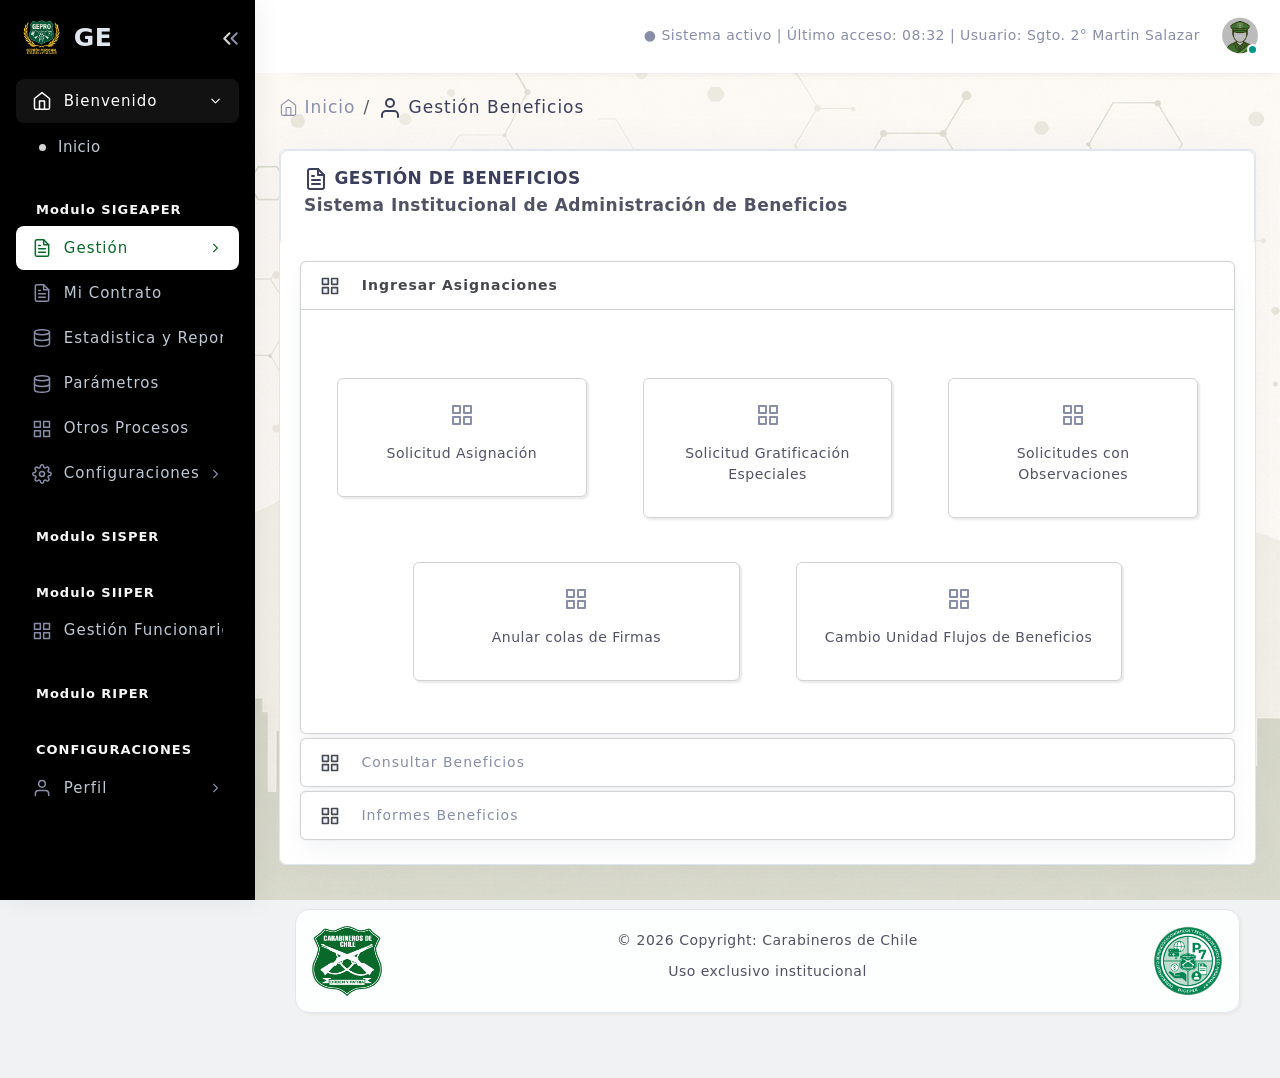
==== commit 33672daf: "Fine" ====
--- a/GEPRO/beneficios.html
+++ b/GEPRO/beneficios.html
@@ -211,7 +211,7 @@
                         </a>
                         <ul class="collapse submenu list-unstyled show" id="dashboard"
                             data-bs-parent="#accordionExample">
-                            <li class="active">
+                            <li class="">
                                 <a href="./welcome.html"> Inicio </a>
                             </li>
                         </ul>
@@ -225,7 +225,7 @@
                             </svg><span>Modulo SIGEAPER</span></div>
                     </li>
 
-                    <li class="menu">
+                    <li class="menu active">
                         <a href="#components" data-bs-toggle="collapse" aria-expanded="false" class="dropdown-toggle">
                             <div class="">
                                 <svg xmlns="http://www.w3.org/2000/svg" width="24" height="24" viewBox="0 0 24 24"
@@ -304,7 +304,22 @@
                             </li>
                         </ul>-->
                     </li>
-
+                    <li class="menu">
+                        <a href="./miscontrato.html" aria-expanded="false" class="dropdown-toggle">
+                            <div class="">
+                                <svg xmlns="http://www.w3.org/2000/svg" width="24" height="24" viewBox="0 0 24 24"
+                                    fill="none" stroke="currentColor" stroke-width="2" stroke-linecap="round"
+                                    stroke-linejoin="round" class="feather feather-file-text">
+                                    <path d="M14 2H6a2 2 0 0 0-2 2v16a2 2 0 0 0 2 2h12a2 2 0 0 0 2-2V8z"></path>
+                                    <polyline points="14 2 14 8 20 8"></polyline>
+                                    <line x1="16" y1="13" x2="8" y2="13"></line>
+                                    <line x1="16" y1="17" x2="8" y2="17"></line>
+                                    <polyline points="10 9 9 9 8 9"></polyline>
+                                </svg>
+                                <span>Mi Contrato</span>
+                            </div>
+                        </a>
+                    </li>
                     <li class="menu">
                         <a href="#" aria-expanded="false" class="dropdown-toggle">
                             <div class="">
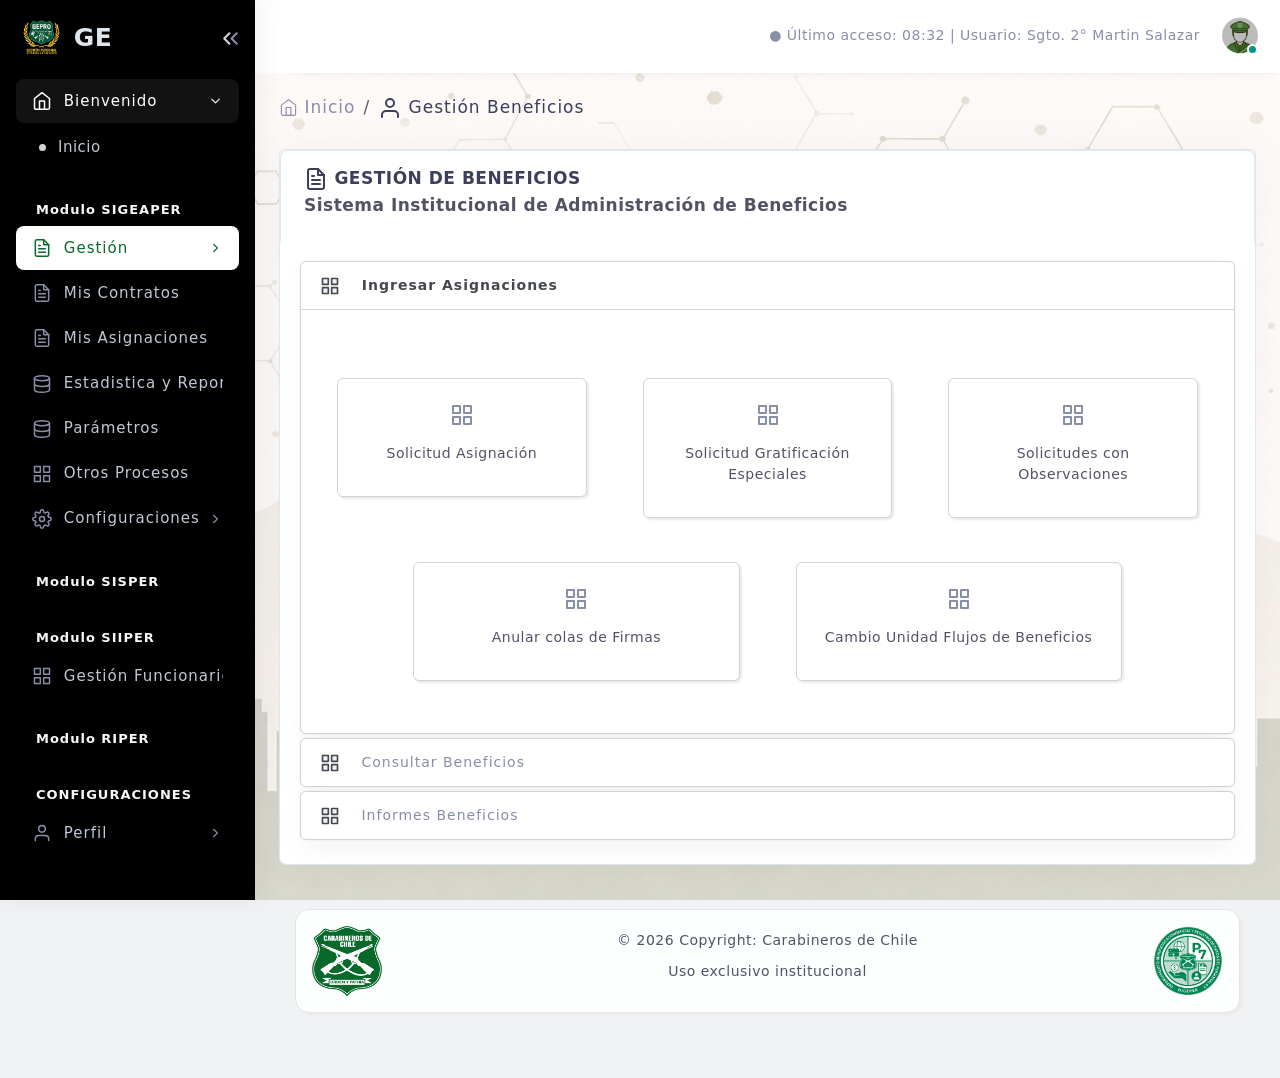
==== commit 88b32bf2: "Avances" ====
--- a/GEPRO/beneficios.html
+++ b/GEPRO/beneficios.html
@@ -101,7 +101,7 @@
 
             <ul class="navbar-item flex-row ms-lg-auto ms-0">
                 <li class="nav-item dropdown user-profile-dropdown  order-lg-0 order-1">
-                    ● Sistema activo | Último acceso: 08:32 | Usuario: Sgto. 2° Martin Salazar
+                    ● Último acceso: 08:32 | Usuario: Sgto. 2° Martin Salazar
                 </li>
                 <li class="nav-item dropdown user-profile-dropdown  order-lg-0 order-1">
                     <a href="javascript:void(0);" class="nav-link dropdown-toggle user" id="userProfileDropdown"
@@ -316,10 +316,28 @@
                                     <line x1="16" y1="17" x2="8" y2="17"></line>
                                     <polyline points="10 9 9 9 8 9"></polyline>
                                 </svg>
-                                <span>Mi Contrato</span>
+                                <span>Mis Contratos</span>
                             </div>
                         </a>
                     </li>
+
+                    <li class="menu">
+                        <a href="./mis-asignaciones.html" aria-expanded="false" class="dropdown-toggle">
+                            <div class="">
+                                <svg xmlns="http://www.w3.org/2000/svg" width="24" height="24" viewBox="0 0 24 24"
+                                    fill="none" stroke="currentColor" stroke-width="2" stroke-linecap="round"
+                                    stroke-linejoin="round" class="feather feather-file-text">
+                                    <path d="M14 2H6a2 2 0 0 0-2 2v16a2 2 0 0 0 2 2h12a2 2 0 0 0 2-2V8z"></path>
+                                    <polyline points="14 2 14 8 20 8"></polyline>
+                                    <line x1="16" y1="13" x2="8" y2="13"></line>
+                                    <line x1="16" y1="17" x2="8" y2="17"></line>
+                                    <polyline points="10 9 9 9 8 9"></polyline>
+                                </svg>
+                                <span>Mis Asignaciones</span>
+                            </div>
+                        </a>
+                    </li>
+
                     <li class="menu">
                         <a href="#" aria-expanded="false" class="dropdown-toggle">
                             <div class="">
@@ -1042,8 +1060,8 @@
                         text: "Debe seleccionar una opción para continuar",
                         icon: 'info',
                         showCancelButton: true,
-                        confirmButtonText: 'Aceptar!',
-                        cancelButtonText: 'Cerrar!',
+                        confirmButtonText: '<svg xmlns="http://www.w3.org/2000/svg" width="24" height="24" viewBox="0 0 24 24" fill="none" stroke="currentColor" stroke-width="2" stroke-linecap="round" stroke-linejoin="round" class="feather feather-play-circle"><circle cx="12" cy="12" r="10"></circle><polygon points="10 8 16 12 10 16 10 8"></polygon></svg>',
+                        cancelButtonText: '<svg xmlns="http://www.w3.org/2000/svg" width="24" height="24" viewBox="0 0 24 24"fill="none" stroke="currentColor" stroke-width="2" stroke-linecap="round"stroke-linejoin="round" class="feather feather-x-circle"><circle cx="12" cy="12" r="10"></circle><line x1="15" y1="9" x2="9" y2="15"></line><line x1="9" y1="9" x2="15" y2="15"></line></svg>',
                         reverseButtons: true
                     }).then((result) => {
                         if (result.isConfirmed) {
@@ -1053,9 +1071,8 @@
                             result.dismiss === Swal.DismissReason.cancel
                         ) {
                             swalWithBootstrapButtons.fire(
-                                'Cancelled',
-                                'Your imaginary file is safe :)',
-                                'error'
+                                'Cancelado',
+                                'Queda sin efecto.'
                             )
                         }
                     })
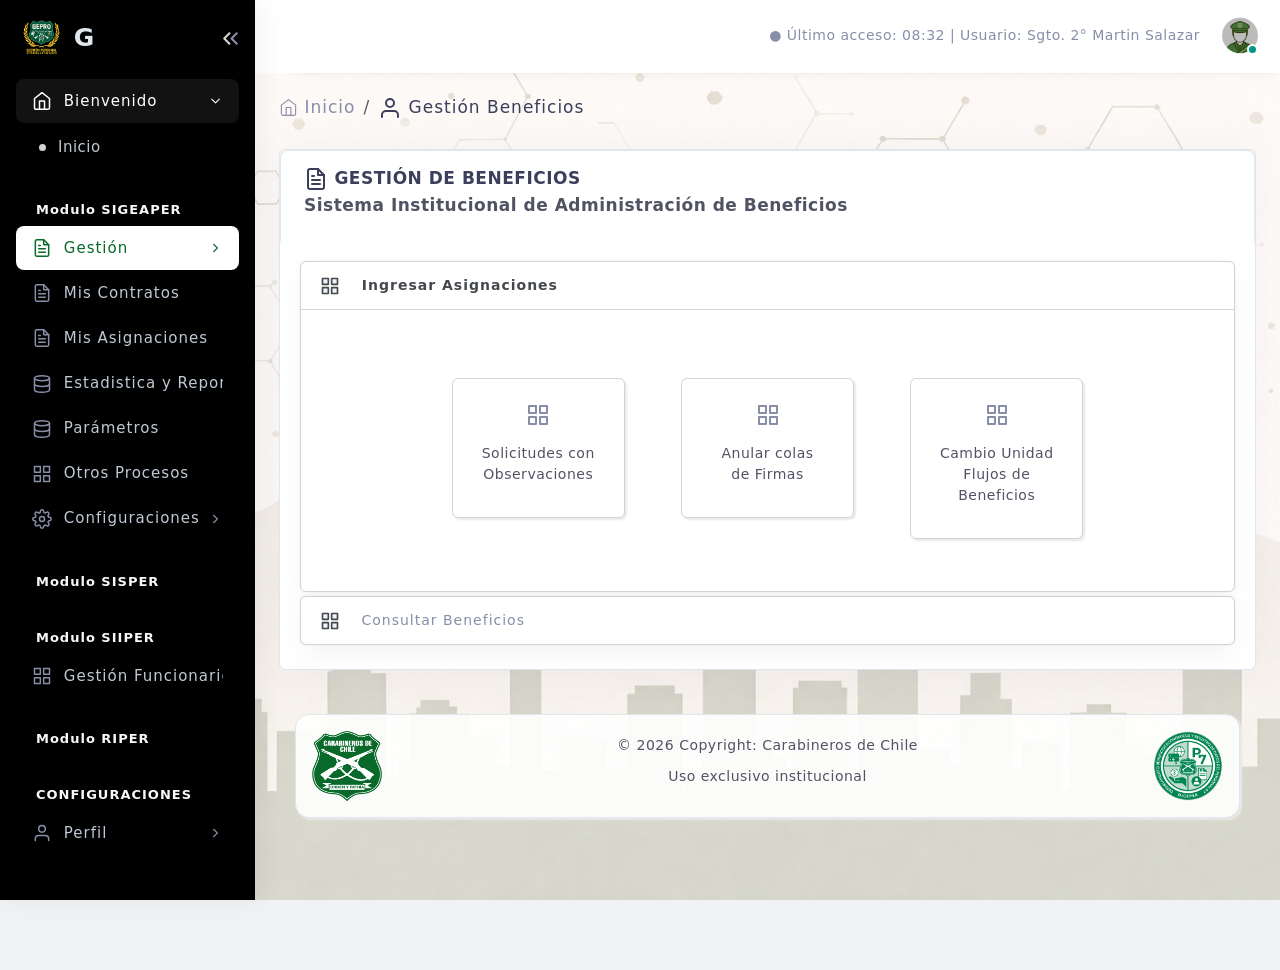
==== commit f6648b8e: "Avance" ====
--- a/GEPRO/beneficios.html
+++ b/GEPRO/beneficios.html
@@ -600,7 +600,7 @@
 
                                                     <div
                                                         class="row layout-top-spacing container-carabinero justify-content-center">
-                                                        <div class="col-xl-4 col-lg-6 col-md-12 mb-4">
+                                                        <div class="col-xl-3 col-lg-6 col-md-12 mb-4">
                                                             <div class="card btn-carabinero-big text-center">
                                                                 <a href="#">
                                                                     <div class="card-body pt-3">
@@ -617,18 +617,19 @@
                                                                                 <rect x="14" y="3" width="7" height="7">
                                                                                 </rect>
                                                                                 <rect x="14" y="14" width="7"
-                                                                                    height="7"></rect>
+                                                                                    height="7">
+                                                                                </rect>
                                                                                 <rect x="3" y="14" width="7" height="7">
                                                                                 </rect>
                                                                             </svg>
                                                                         </p>
-                                                                        Solicitud Asignación
+                                                                        Solicitudes con Observaciones
                                                                     </div>
                                                                 </a>
                                                             </div>
                                                         </div>
 
-                                                        <div class="col-xl-4 col-lg-6 col-md-12 mb-4">
+                                                        <div class="col-xl-3 col-lg-6 col-md-12 mb-4">
                                                             <div class="card btn-carabinero-big text-center">
                                                                 <a href="#">
                                                                     <div class="card-body pt-3">
@@ -645,63 +646,6 @@
                                                                                 <rect x="14" y="3" width="7" height="7">
                                                                                 </rect>
                                                                                 <rect x="14" y="14" width="7"
-                                                                                    height="7"></rect>
-                                                                                <rect x="3" y="14" width="7" height="7">
-                                                                                </rect>
-                                                                            </svg>
-                                                                        </p>
-                                                                        Solicitud Gratificación Especiales
-                                                                    </div>
-                                                                </a>
-                                                            </div>
-                                                        </div>
-
-                                                        <div class="col-xl-4 col-lg-6 col-md-12 mb-4">
-                                                            <div class="card btn-carabinero-big text-center">
-                                                                <a href="#">
-                                                                    <div class="card-body pt-3">
-                                                                        <p class="mb-3">
-                                                                            <svg xmlns="http://www.w3.org/2000/svg"
-                                                                                width="24" height="24"
-                                                                                viewBox="0 0 24 24" fill="none"
-                                                                                stroke="currentColor" stroke-width="2"
-                                                                                stroke-linecap="round"
-                                                                                stroke-linejoin="round"
-                                                                                class="feather feather-grid">
-                                                                                <rect x="3" y="3" width="7" height="7">
-                                                                                </rect>
-                                                                                <rect x="14" y="3" width="7" height="7">
-                                                                                </rect>
-                                                                                <rect x="14" y="14" width="7"
-                                                                                    height="7">
-                                                                                </rect>
-                                                                                <rect x="3" y="14" width="7" height="7">
-                                                                                </rect>
-                                                                            </svg>
-                                                                        </p>
-                                                                        Solicitudes con Observaciones
-                                                                    </div>
-                                                                </a>
-                                                            </div>
-                                                        </div>
-
-                                                        <div class="col-xl-5 col-lg-6 col-md-12 mb-4">
-                                                            <div class="card btn-carabinero-big text-center">
-                                                                <a href="#">
-                                                                    <div class="card-body pt-3">
-                                                                        <p class="mb-3">
-                                                                            <svg xmlns="http://www.w3.org/2000/svg"
-                                                                                width="24" height="24"
-                                                                                viewBox="0 0 24 24" fill="none"
-                                                                                stroke="currentColor" stroke-width="2"
-                                                                                stroke-linecap="round"
-                                                                                stroke-linejoin="round"
-                                                                                class="feather feather-grid">
-                                                                                <rect x="3" y="3" width="7" height="7">
-                                                                                </rect>
-                                                                                <rect x="14" y="3" width="7" height="7">
-                                                                                </rect>
-                                                                                <rect x="14" y="14" width="7"
                                                                                     height="7">
                                                                                 </rect>
                                                                                 <rect x="3" y="14" width="7" height="7">
@@ -714,7 +658,7 @@
                                                             </div>
                                                         </div>
 
-                                                        <div class="col-xl-5 col-lg-6 col-md-12 mb-4">
+                                                        <div class="col-xl-3 col-lg-6 col-md-12 mb-4">
                                                             <div class="card btn-carabinero-big text-center">
                                                                 <a href="#">
                                                                     <div class="card-body pt-3">
@@ -771,38 +715,241 @@
                                             <div id="iconAccordionTwo" class="collapse" aria-labelledby="..."
                                                 data-bs-parent="#iconsAccordion">
                                                 <div class="card-body">
-                                                    <p class="mb-0">Contenido de consulta de beneficios (pendiente de
-                                                        implementar).</p>
-                                                </div>
-                                            </div>
-                                        </div>
-                                        <div class="card">
-                                            <div class="card-header" id="...">
-                                                <section class="mb-0 mt-0">
-                                                    <div role="menu" class="collapsed" data-bs-toggle="collapse"
-                                                        data-bs-target="#iconAccordionThree" aria-expanded="false"
-                                                        aria-controls="iconAccordionThree">
-                                                        <div class="accordion-icon"> <svg
-                                                                xmlns="http://www.w3.org/2000/svg" width="24"
-                                                                height="24" viewBox="0 0 24 24" fill="none"
-                                                                stroke="currentColor" stroke-width="2"
-                                                                stroke-linecap="round" stroke-linejoin="round"
-                                                                class="feather feather-grid">
-                                                                <rect x="3" y="3" width="7" height="7"></rect>
-                                                                <rect x="14" y="3" width="7" height="7"></rect>
-                                                                <rect x="14" y="14" width="7" height="7"></rect>
-                                                                <rect x="3" y="14" width="7" height="7"></rect>
-                                                            </svg></div>
-                                                        Informes Beneficios <div class="icons"><svg> ... </svg>
+                                                    <div
+                                                        class="row layout-top-spacing container-carabinero justify-content-center">
+                                                        <div class="col-xl-3 col-lg-6 col-md-12 mb-4">
+                                                            <div class="card btn-carabinero-big text-center">
+                                                                <a href="#">
+                                                                    <div class="card-body pt-3">
+                                                                        <p class="mb-3">
+                                                                            <svg xmlns="http://www.w3.org/2000/svg"
+                                                                                width="24" height="24"
+                                                                                viewBox="0 0 24 24" fill="none"
+                                                                                stroke="currentColor" stroke-width="2"
+                                                                                stroke-linecap="round"
+                                                                                stroke-linejoin="round"
+                                                                                class="feather feather-grid">
+                                                                                <rect x="3" y="3" width="7" height="7">
+                                                                                </rect>
+                                                                                <rect x="14" y="3" width="7" height="7">
+                                                                                </rect>
+                                                                                <rect x="14" y="14" width="7"
+                                                                                    height="7">
+                                                                                </rect>
+                                                                                <rect x="3" y="14" width="7" height="7">
+                                                                                </rect>
+                                                                            </svg>
+                                                                        </p>
+                                                                        Consulta Revisor
+                                                                    </div>
+                                                                </a>
+                                                            </div>
                                                         </div>
+
+                                                        <div class="col-xl-3 col-lg-6 col-md-12 mb-4">
+                                                            <div class="card btn-carabinero-big text-center">
+                                                                <a href="#">
+                                                                    <div class="card-body pt-3">
+                                                                        <p class="mb-3">
+                                                                            <svg xmlns="http://www.w3.org/2000/svg"
+                                                                                width="24" height="24"
+                                                                                viewBox="0 0 24 24" fill="none"
+                                                                                stroke="currentColor" stroke-width="2"
+                                                                                stroke-linecap="round"
+                                                                                stroke-linejoin="round"
+                                                                                class="feather feather-grid">
+                                                                                <rect x="3" y="3" width="7" height="7">
+                                                                                </rect>
+                                                                                <rect x="14" y="3" width="7" height="7">
+                                                                                </rect>
+                                                                                <rect x="14" y="14" width="7"
+                                                                                    height="7">
+                                                                                </rect>
+                                                                                <rect x="3" y="14" width="7" height="7">
+                                                                                </rect>
+                                                                            </svg>
+                                                                        </p>
+                                                                        Consulta Validador
+                                                                    </div>
+                                                                </a>
+                                                            </div>
+                                                        </div>
+
+                                                        <div class="col-xl-3 col-lg-6 col-md-12 mb-4">
+                                                            <div class="card btn-carabinero-big text-center">
+                                                                <a href="#">
+                                                                    <div class="card-body pt-3">
+                                                                        <p class="mb-3"><svg
+                                                                                xmlns="http://www.w3.org/2000/svg"
+                                                                                width="24" height="24"
+                                                                                viewBox="0 0 24 24" fill="none"
+                                                                                stroke="currentColor" stroke-width="2"
+                                                                                stroke-linecap="round"
+                                                                                stroke-linejoin="round"
+                                                                                class="feather feather-grid">
+                                                                                <rect x="3" y="3" width="7" height="7">
+                                                                                </rect>
+                                                                                <rect x="14" y="3" width="7" height="7">
+                                                                                </rect>
+                                                                                <rect x="14" y="14" width="7"
+                                                                                    height="7">
+                                                                                </rect>
+                                                                                <rect x="3" y="14" width="7" height="7">
+                                                                                </rect>
+                                                                            </svg>
+                                                                        </p>
+                                                                        Consulta Firmante
+                                                                    </div>
+                                                                </a>
+                                                            </div>
+                                                        </div>
+
+                                                        <div class="col-xl-3 col-lg-6 col-md-12 mb-4">
+                                                            <div class="card btn-carabinero-big text-center">
+                                                                <a href="#">
+                                                                    <div class="card-body pt-3">
+                                                                        <p class="mb-3"><svg
+                                                                                xmlns="http://www.w3.org/2000/svg"
+                                                                                width="24" height="24"
+                                                                                viewBox="0 0 24 24" fill="none"
+                                                                                stroke="currentColor" stroke-width="2"
+                                                                                stroke-linecap="round"
+                                                                                stroke-linejoin="round"
+                                                                                class="feather feather-grid">
+                                                                                <rect x="3" y="3" width="7" height="7">
+                                                                                </rect>
+                                                                                <rect x="14" y="3" width="7" height="7">
+                                                                                </rect>
+                                                                                <rect x="14" y="14" width="7"
+                                                                                    height="7">
+                                                                                </rect>
+                                                                                <rect x="3" y="14" width="7" height="7">
+                                                                                </rect>
+                                                                            </svg>
+                                                                        </p>
+                                                                        Consulta Rechazo
+                                                                    </div>
+                                                                </a>
+                                                            </div>
+                                                        </div>
+
+                                                        <div class="col-xl-3 col-lg-6 col-md-12 mb-4">
+                                                            <div class="card btn-carabinero-big text-center">
+                                                                <a href="#">
+                                                                    <div class="card-body pt-3">
+                                                                        <p class="mb-3"><svg
+                                                                                xmlns="http://www.w3.org/2000/svg"
+                                                                                width="24" height="24"
+                                                                                viewBox="0 0 24 24" fill="none"
+                                                                                stroke="currentColor" stroke-width="2"
+                                                                                stroke-linecap="round"
+                                                                                stroke-linejoin="round"
+                                                                                class="feather feather-grid">
+                                                                                <rect x="3" y="3" width="7" height="7">
+                                                                                </rect>
+                                                                                <rect x="14" y="3" width="7" height="7">
+                                                                                </rect>
+                                                                                <rect x="14" y="14" width="7"
+                                                                                    height="7">
+                                                                                </rect>
+                                                                                <rect x="3" y="14" width="7" height="7">
+                                                                                </rect>
+                                                                            </svg>
+                                                                        </p>
+                                                                        Consulta Beneficio
+                                                                    </div>
+                                                                </a>
+                                                            </div>
+                                                        </div>
+
+                                                        <div class="col-xl-3 col-lg-6 col-md-12 mb-4">
+                                                            <div class="card btn-carabinero-big text-center">
+                                                                <a href="#">
+                                                                    <div class="card-body pt-3">
+                                                                        <p class="mb-3"><svg
+                                                                                xmlns="http://www.w3.org/2000/svg"
+                                                                                width="24" height="24"
+                                                                                viewBox="0 0 24 24" fill="none"
+                                                                                stroke="currentColor" stroke-width="2"
+                                                                                stroke-linecap="round"
+                                                                                stroke-linejoin="round"
+                                                                                class="feather feather-grid">
+                                                                                <rect x="3" y="3" width="7" height="7">
+                                                                                </rect>
+                                                                                <rect x="14" y="3" width="7" height="7">
+                                                                                </rect>
+                                                                                <rect x="14" y="14" width="7"
+                                                                                    height="7">
+                                                                                </rect>
+                                                                                <rect x="3" y="14" width="7" height="7">
+                                                                                </rect>
+                                                                            </svg>
+                                                                        </p>
+                                                                        Consulta Beneficio Unificada
+                                                                    </div>
+                                                                </a>
+                                                            </div>
+                                                        </div>
+
+                                                        <div class="col-xl-3 col-lg-6 col-md-12 mb-4">
+                                                            <div class="card btn-carabinero-big text-center">
+                                                                <a href="#">
+                                                                    <div class="card-body pt-3">
+                                                                        <p class="mb-3"><svg
+                                                                                xmlns="http://www.w3.org/2000/svg"
+                                                                                width="24" height="24"
+                                                                                viewBox="0 0 24 24" fill="none"
+                                                                                stroke="currentColor" stroke-width="2"
+                                                                                stroke-linecap="round"
+                                                                                stroke-linejoin="round"
+                                                                                class="feather feather-grid">
+                                                                                <rect x="3" y="3" width="7" height="7">
+                                                                                </rect>
+                                                                                <rect x="14" y="3" width="7" height="7">
+                                                                                </rect>
+                                                                                <rect x="14" y="14" width="7"
+                                                                                    height="7">
+                                                                                </rect>
+                                                                                <rect x="3" y="14" width="7" height="7">
+                                                                                </rect>
+                                                                            </svg>
+                                                                        </p>
+                                                                        Consulta Beneficio Pendientes
+                                                                    </div>
+                                                                </a>
+                                                            </div>
+                                                        </div>
+
+                                                        <div class="col-xl-3 col-lg-6 col-md-12 mb-4">
+                                                            <div class="card btn-carabinero-big text-center">
+                                                                <a href="#">
+                                                                    <div class="card-body pt-3">
+                                                                        <p class="mb-3"><svg
+                                                                                xmlns="http://www.w3.org/2000/svg"
+                                                                                width="24" height="24"
+                                                                                viewBox="0 0 24 24" fill="none"
+                                                                                stroke="currentColor" stroke-width="2"
+                                                                                stroke-linecap="round"
+                                                                                stroke-linejoin="round"
+                                                                                class="feather feather-grid">
+                                                                                <rect x="3" y="3" width="7" height="7">
+                                                                                </rect>
+                                                                                <rect x="14" y="3" width="7" height="7">
+                                                                                </rect>
+                                                                                <rect x="14" y="14" width="7"
+                                                                                    height="7">
+                                                                                </rect>
+                                                                                <rect x="3" y="14" width="7" height="7">
+                                                                                </rect>
+                                                                            </svg>
+                                                                        </p>
+                                                                        Consulta Documentos
+                                                                    </div>
+                                                                </a>
+                                                            </div>
+                                                        </div>
+
                                                     </div>
-                                                </section>
-                                            </div>
-                                            <div id="iconAccordionThree" class="collapse" aria-labelledby="..."
-                                                data-bs-parent="#iconsAccordion">
-                                                <div class="card-body">
-                                                    <p class="mb-0">Contenido de informes de beneficios (pendiente de
-                                                        implementar).</p>
                                                 </div>
                                             </div>
                                         </div>
@@ -1095,9 +1242,8 @@
                             result.dismiss === Swal.DismissReason.cancel
                         ) {
                             swalWithBootstrapButtons.fire(
-                                'Cancelled',
-                                'Your imaginary file is safe :)',
-                                'error'
+                                'Cancelado',
+                                'Queda sin efecto.'
                             )
                         }
                     })
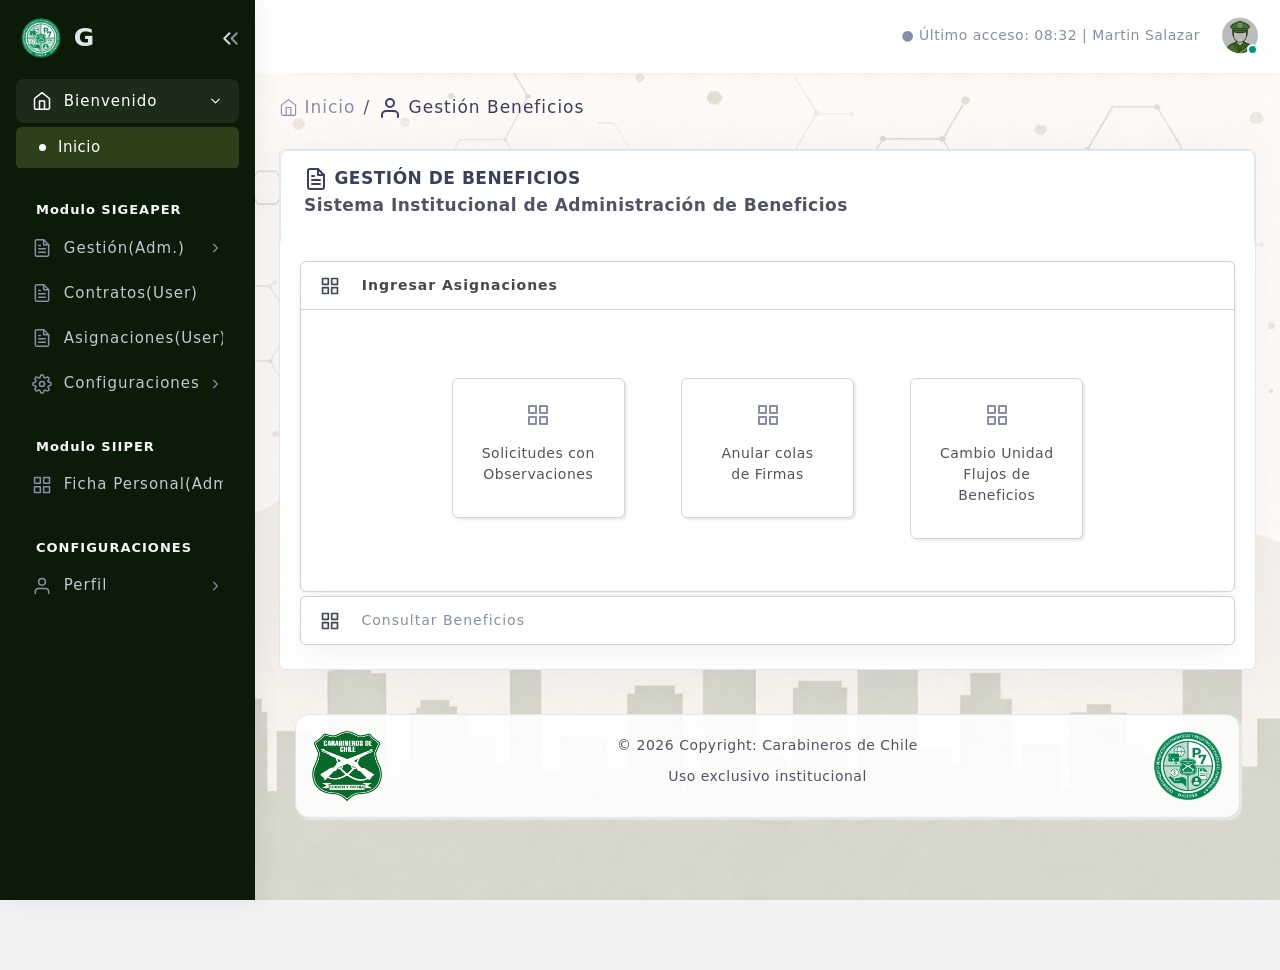
==== commit eec7d910: "Correciones realizadas" ====
--- a/GEPRO/beneficios.html
+++ b/GEPRO/beneficios.html
@@ -101,7 +101,7 @@
 
             <ul class="navbar-item flex-row ms-lg-auto ms-0">
                 <li class="nav-item dropdown user-profile-dropdown  order-lg-0 order-1">
-                    ● Último acceso: 08:32 | Usuario: Sgto. 2° Martin Salazar
+                    ● Último acceso: 08:32 | Martin Salazar
                 </li>
                 <li class="nav-item dropdown user-profile-dropdown  order-lg-0 order-1">
                     <a href="javascript:void(0);" class="nav-link dropdown-toggle user" id="userProfileDropdown"
@@ -163,14 +163,13 @@
         <div class="search-overlay"></div>
 
         <!--  BEGIN SIDEBAR  -->
-        <!--  BEGIN SIDEBAR  -->
         <div class="sidebar-wrapper sidebar-theme">
             <nav id="sidebar">
                 <div class="navbar-nav theme-brand flex-row  text-center">
                     <div class="nav-logo">
                         <div class="nav-item theme-logo">
                             <a href="./index.html">
-                                <img src="src/assets/img/logo-gestion.png" class="up-object" alt="logo">
+                                <img src="src/assets/img/logo-departamento.png" class="up-object" alt="logo">
                             </a>
                         </div>
                         <div class="nav-item theme-text">
@@ -190,7 +189,7 @@
                 </div>
                 <div class="shadow-bottom"></div>
                 <ul class="list-unstyled menu-categories" id="accordionExample">
-                    <li class="menu">
+                    <li class="menu active">
                         <a href="#dashboard" data-bs-toggle="collapse" aria-expanded="true" class="dropdown-toggle">
                             <div class="">
                                 <svg xmlns="http://www.w3.org/2000/svg" width="24" height="24" viewBox="0 0 24 24"
@@ -211,7 +210,7 @@
                         </a>
                         <ul class="collapse submenu list-unstyled show" id="dashboard"
                             data-bs-parent="#accordionExample">
-                            <li class="">
+                            <li class="active">
                                 <a href="./welcome.html"> Inicio </a>
                             </li>
                         </ul>
@@ -225,7 +224,7 @@
                             </svg><span>Modulo SIGEAPER</span></div>
                     </li>
 
-                    <li class="menu active">
+                    <li class="menu">
                         <a href="#components" data-bs-toggle="collapse" aria-expanded="false" class="dropdown-toggle">
                             <div class="">
                                 <svg xmlns="http://www.w3.org/2000/svg" width="24" height="24" viewBox="0 0 24 24"
@@ -237,7 +236,7 @@
                                     <line x1="16" y1="17" x2="8" y2="17"></line>
                                     <polyline points="10 9 9 9 8 9"></polyline>
                                 </svg>
-                                <span>Gestión</span>
+                                <span>Gestión(Adm.)</span>
                             </div>
                             <div>
                                 <svg xmlns="http://www.w3.org/2000/svg" width="24" height="24" viewBox="0 0 24 24"
@@ -249,7 +248,7 @@
                         </a>
                         <ul class="collapse submenu list-unstyled" id="components" data-bs-parent="#accordionExample">
                             <li>
-                                <a href="#" onclick="TipoCuenta()"> Contratos </a>
+                                <a href="#" onclick="TipoCuenta()"> Gestión de Contratos </a>
                             </li>
                         </ul>
                         <!--<ul class="collapse submenu list-unstyled" id="components" data-bs-parent="#accordionExample">
@@ -258,7 +257,7 @@
                             </li>
                         </ul>-->
                         <ul class="collapse submenu list-unstyled" id="components" data-bs-parent="#accordionExample">
-                            <li class="active">
+                            <li>
                                 <a href="./beneficios.html"> Gestión de Beneficios </a>
                             </li>
                         </ul>
@@ -316,7 +315,7 @@
                                     <line x1="16" y1="17" x2="8" y2="17"></line>
                                     <polyline points="10 9 9 9 8 9"></polyline>
                                 </svg>
-                                <span>Mis Contratos</span>
+                                <span>Contratos(User)</span>
                             </div>
                         </a>
                     </li>
@@ -333,12 +332,12 @@
                                     <line x1="16" y1="17" x2="8" y2="17"></line>
                                     <polyline points="10 9 9 9 8 9"></polyline>
                                 </svg>
-                                <span>Mis Asignaciones</span>
+                                <span>Asignaciones(User)</span>
                             </div>
                         </a>
                     </li>
 
-                    <li class="menu">
+                    <!--<li class="menu">
                         <a href="#" aria-expanded="false" class="dropdown-toggle">
                             <div class="">
                                 <svg xmlns="http://www.w3.org/2000/svg" width="24" height="24" viewBox="0 0 24 24"
@@ -352,22 +351,6 @@
                             </div>
                         </a>
                     </li>
-
-                    <li class="menu">
-                        <a href="#" aria-expanded="false" class="dropdown-toggle">
-                            <div class="">
-                                <svg xmlns="http://www.w3.org/2000/svg" width="24" height="24" viewBox="0 0 24 24"
-                                    fill="none" stroke="currentColor" stroke-width="2" stroke-linecap="round"
-                                    stroke-linejoin="round" class="feather feather-database">
-                                    <ellipse cx="12" cy="5" rx="9" ry="3"></ellipse>
-                                    <path d="M21 12c0 1.66-4 3-9 3s-9-1.34-9-3"></path>
-                                    <path d="M3 5v14c0 1.66 4 3 9 3s9-1.34 9-3V5"></path>
-                                </svg>
-                                <span>Parámetros</span>
-                            </div>
-                        </a>
-                    </li>
-
                     <li class="menu">
                         <a href="#" aria-expanded="false" class="dropdown-toggle">
                             <div class="">
@@ -382,7 +365,7 @@
                                 <span>Otros Procesos</span>
                             </div>
                         </a>
-                    </li>
+                    </li>-->
 
                     <li class="menu">
                         <a href="#configSegeaper" data-bs-toggle="collapse" aria-expanded="false"
@@ -425,20 +408,32 @@
                                     </div>
                                 </a>
                             </li>
+                            <li class="menu">
+                                <a href="#" aria-expanded="false" class="dropdown-toggle">
+                                    <div class="">
+                                        <svg xmlns="http://www.w3.org/2000/svg" width="24" height="24"
+                                            viewBox="0 0 24 24" fill="none" stroke="currentColor" stroke-width="2"
+                                            stroke-linecap="round" stroke-linejoin="round"
+                                            class="feather feather-database">
+                                            <ellipse cx="12" cy="5" rx="9" ry="3"></ellipse>
+                                            <path d="M21 12c0 1.66-4 3-9 3s-9-1.34-9-3"></path>
+                                            <path d="M3 5v14c0 1.66 4 3 9 3s9-1.34 9-3V5"></path>
+                                        </svg>
+                                        <span>Parámetros</span>
+                                    </div>
+                                </a>
+                            </li>
                         </ul>
                     </li>
 
-
-
-
-                    <li class="menu menu-heading">
+                    <!--<li class="menu menu-heading">
                         <div class="heading"><svg xmlns="http://www.w3.org/2000/svg" width="24" height="24"
                                 viewBox="0 0 24 24" fill="none" stroke="currentColor" stroke-width="2"
                                 stroke-linecap="round" stroke-linejoin="round" class="feather feather-minus">
                                 <line x1="5" y1="12" x2="19" y2="12"></line>
                             </svg><span>Modulo SISPER</span>
                         </div>
-                    </li>
+                    </li>-->
 
                     <li class="menu menu-heading">
                         <div class="heading"><svg xmlns="http://www.w3.org/2000/svg" width="24" height="24"
@@ -460,27 +455,26 @@
                                     <rect x="14" y="14" width="7" height="7"></rect>
                                     <rect x="3" y="14" width="7" height="7"></rect>
                                 </svg>
-                                <span>Gestión Funcionario</span>
+                                <span>Ficha Personal(Adm)</span>
                             </div>
                         </a>
                     </li>
+
+                    <!--<li class="menu menu-heading">
+                        <div class="heading"><svg xmlns="http://www.w3.org/2000/svg" width="24" height="24"
+                                viewBox="0 0 24 24" fill="none" stroke="currentColor" stroke-width="2"
+                                stroke-linecap="round" stroke-linejoin="round" class="feather feather-minus">
+                                <line x1="5" y1="12" x2="19" y2="12"></line>
+                            </svg><span>Modulo RIPER</span>
+                        </div>
+                    </li>-->
 
                     <li class="menu menu-heading">
                         <div class="heading"><svg xmlns="http://www.w3.org/2000/svg" width="24" height="24"
                                 viewBox="0 0 24 24" fill="none" stroke="currentColor" stroke-width="2"
                                 stroke-linecap="round" stroke-linejoin="round" class="feather feather-minus">
                                 <line x1="5" y1="12" x2="19" y2="12"></line>
-                            </svg><span>Modulo RIPER</span>
-                        </div>
-                    </li>
-
-                    <li class="menu menu-heading">
-                        <div class="heading"><svg xmlns="http://www.w3.org/2000/svg" width="24" height="24"
-                                viewBox="0 0 24 24" fill="none" stroke="currentColor" stroke-width="2"
-                                stroke-linecap="round" stroke-linejoin="round" class="feather feather-minus">
-                                <line x1="5" y1="12" x2="19" y2="12"></line>
-                            </svg><span>CONFIGURACIONES</span>
-                        </div>
+                            </svg><span>CONFIGURACIONES</span></div>
                     </li>
                     <li class="menu">
                         <a href="#users" data-bs-toggle="collapse" aria-expanded="false" class="dropdown-toggle">
@@ -507,6 +501,7 @@
                                 </a>
                             </li>
                         </ul>
+
                     </li>
                 </ul>
             </nav>
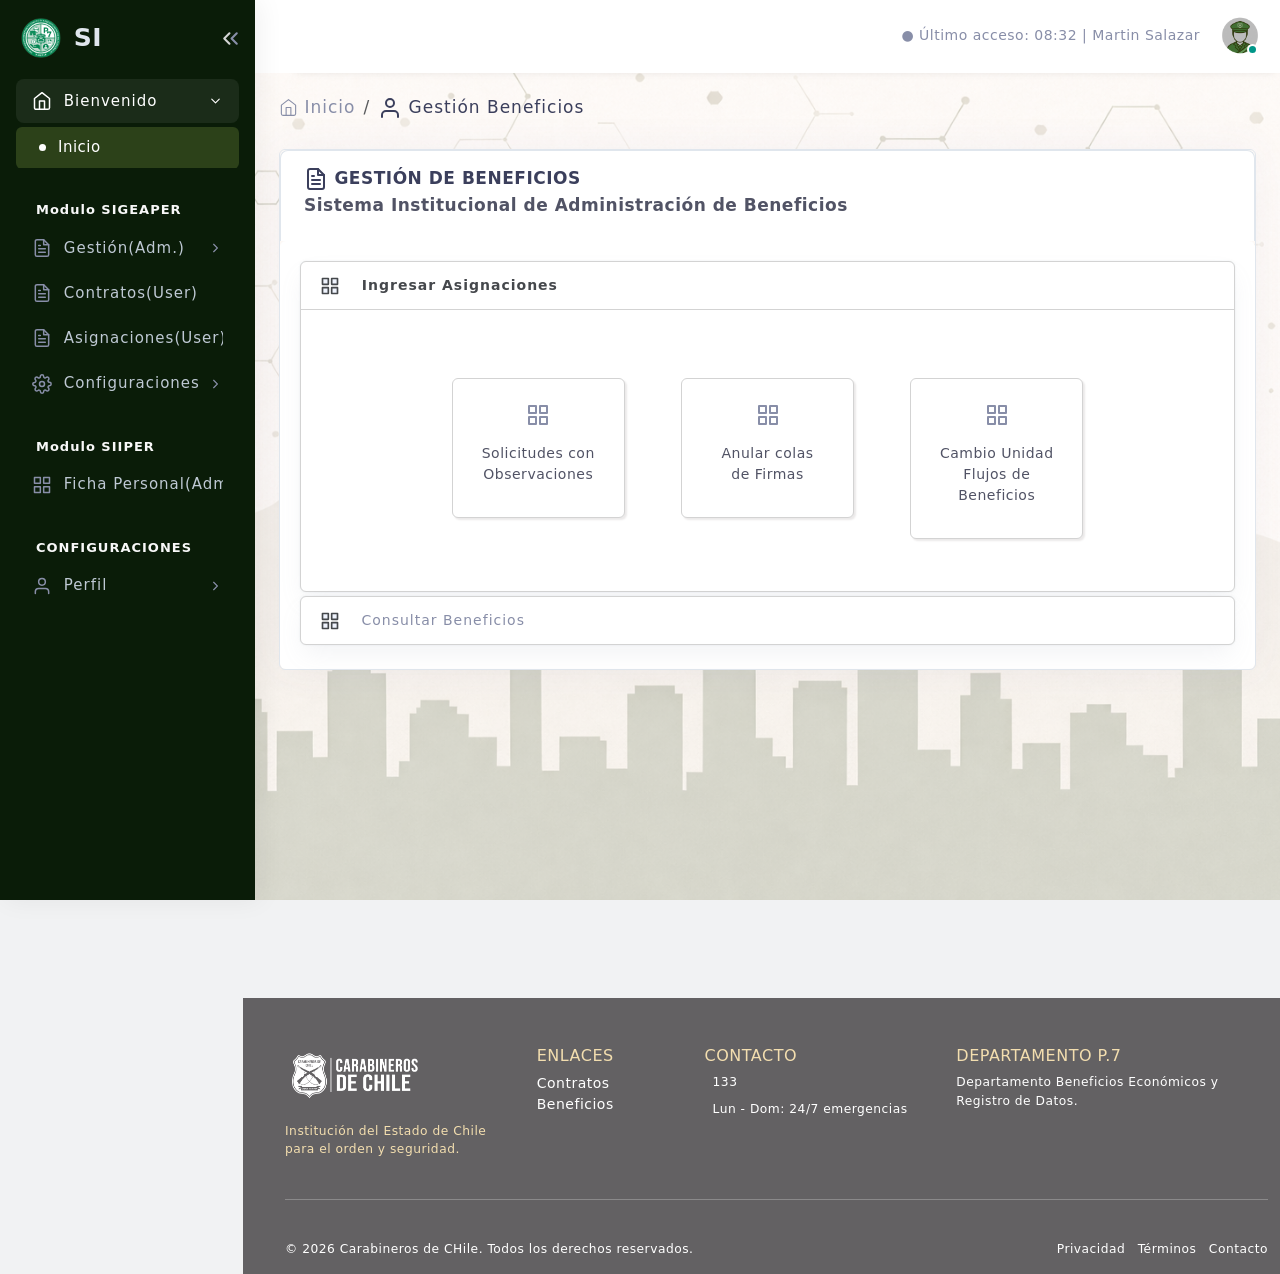
==== commit a04fbf62: "cambio de footer" ====
--- a/GEPRO/beneficios.html
+++ b/GEPRO/beneficios.html
@@ -5,7 +5,7 @@
     <meta charset="utf-8">
     <meta http-equiv="X-UA-Compatible" content="IE=edge">
     <meta name="viewport" content="width=device-width, initial-scale=1, maximum-scale=1, shrink-to-fit=no">
-    <title>GEPRO Carabineros de Chile</title>
+    <title>SICEGAP Carabineros de Chile</title>
     <link rel="icon" type="image/x-icon" href="src/assets/img/logo.png" />
     <link href="layouts/semi-dark-menu/css/light/loader.css" rel="stylesheet" type="text/css" />
     <link href="layouts/semi-dark-menu/css/dark/loader.css" rel="stylesheet" type="text/css" />
@@ -951,34 +951,6 @@
                                     </div>
                                 </div>
                             </div>
-                            <!-- FOOTER -->
-                            <div class="row layout-top-spacing container-carabinero">
-                                <div class="col-xl-12 col-lg-12 col-md-12 mb-4">
-                                    <div class="card btn-carabinero-big">
-                                        <div class="container p-2">
-                                            <div class="row align-items-center">
-                                                <div class="col-md-3">
-                                                    <img src="src/assets/img/logo.png" class="up-object"
-                                                        alt="Carabineros de Chile" width="70" height="70">
-                                                </div>
-                                                <div class="col-md-6 text-center">
-                                                    <p class="">© 2026 Copyright: Carabineros de Chile
-                                                        <span class="fi fi-cl flags-svg rounded-circle" width="50"
-                                                            height="50">
-                                                        </span>
-                                                    </p>
-                                                    <p class="">Uso exclusivo institucional</p>
-                                                </div>
-                                                <div class="col-md-3 text-md-end">
-                                                    <img src="src/assets/img/logo-departamento.png" class="up-object"
-                                                        alt="Carabineros de Chile" width="70" height="70">
-                                                </div>
-                                            </div>
-                                        </div>
-                                    </div>
-                                </div>
-                            </div>
-                            <!-- FOOTER -->
                         </div>
                     </div>
                 </div>
@@ -1144,6 +1116,69 @@
                 <!-- PERFIL -->
 
             </div>
+            <div class="row layout-top-spacing">
+                <footer class="site-footer text-white pt-5" style="background-color: #272427b3; padding-left: 30px;">
+                    <div class="container">
+                        <div class="row g-4">
+                            <!-- About / Brand -->
+                            <div class="col-12 col-md-6 col-lg-3">
+                                <div class="footer-brand d-flex align-items-center mb-3">
+                                    <img src="src/assets/img/carabineros_de_chile.png" alt="CSA" width="140" height="60"
+                                        class="me-2">
+                                </div>
+                                <p class="footer-text small mb-3" style="color: #f3deaf;">
+                                    Institución del Estado de Chile para el orden y seguridad.
+                                </p>
+                            </div>
+
+                            <!-- Quick Links -->
+                            <div class="col-6 col-lg-2">
+                                <h6 class="footer-title text-uppercase" style="color: #f3deaf;">Enlaces</h6>
+                                <ul class="list-unstyled footer-links">
+                                    <li><a href="#noticias" class="text-white">Contratos</a></li>
+                                    <li><a href="#servicios" class="text-white">Beneficios</a></li>
+                                </ul>
+                            </div>
+
+                            <!-- Info -->
+                            <div class="col-6 col-lg-3">
+                                <h6 class="footer-title text-uppercase" style="color: #f3deaf;">Contacto</h6>
+                                <ul class="list-unstyled footer-contact small">
+                                    <li class="d-flex align-items-start gap-2 mb-2">
+                                        <i class="fa-solid fa-phone mt-1 text-white-50"></i>
+                                        <a href="tel:+136" class="text-white">133</a>
+                                    </li>
+                                    <li class="d-flex align-items-start gap-2">
+                                        <i class="fa-solid fa-clock mt-1 text-white-50"></i>
+                                        <span class="text-white">Lun - Dom: 24/7 emergencias</span>
+                                    </li>
+                                </ul>
+                            </div>
+
+                            <!-- Newsletter -->
+                            <div class="col-12 col-lg-4">
+                                <h6 class="footer-title text-uppercase" style="color: #f3deaf;">Departamento P.7</h6>
+                                <p class="small text-white">Departamento Beneficios Económicos y Registro de Datos.</p>
+                            </div>
+                        </div>
+
+                        <hr class="footer-divider my-4 border-white" />
+
+                        <!-- Legal bar -->
+                        <div
+                            class="footer-legal d-flex flex-column flex-md-row justify-content-between align-items-center py-3">
+                            <div class="small text-white">&copy; 2026 Carabineros de CHile.
+                                Todos los derechos reservados.</div>
+                            <ul class="list-inline m-0 small">
+                                <li class="list-inline-item"><a href="#" class="text-white">Privacidad</a></li>
+                                <li class="list-inline-item"><a href="#" class="text-white">Términos</a></li>
+                                <li class="list-inline-item"><a href="#contacto" class="text-white">Contacto</a></li>
+                            </ul>
+                        </div>
+                    </div>
+                </footer>
+
+            </div>
             <!-- END MAIN CONTAINER -->
             <script src="https://code.jquery.com/jquery-3.7.1.min.js"></script>
 
@@ -1249,7 +1284,7 @@
                 $("#text").ready(function () {
 
                     //Es un fragmento de texto extraido del periódico "El país"
-                    var text = "GEPRO";
+                    var text = "SICEGAP";
 
                     var writer = "";
                     writer.length = 0; //Limpiar el string
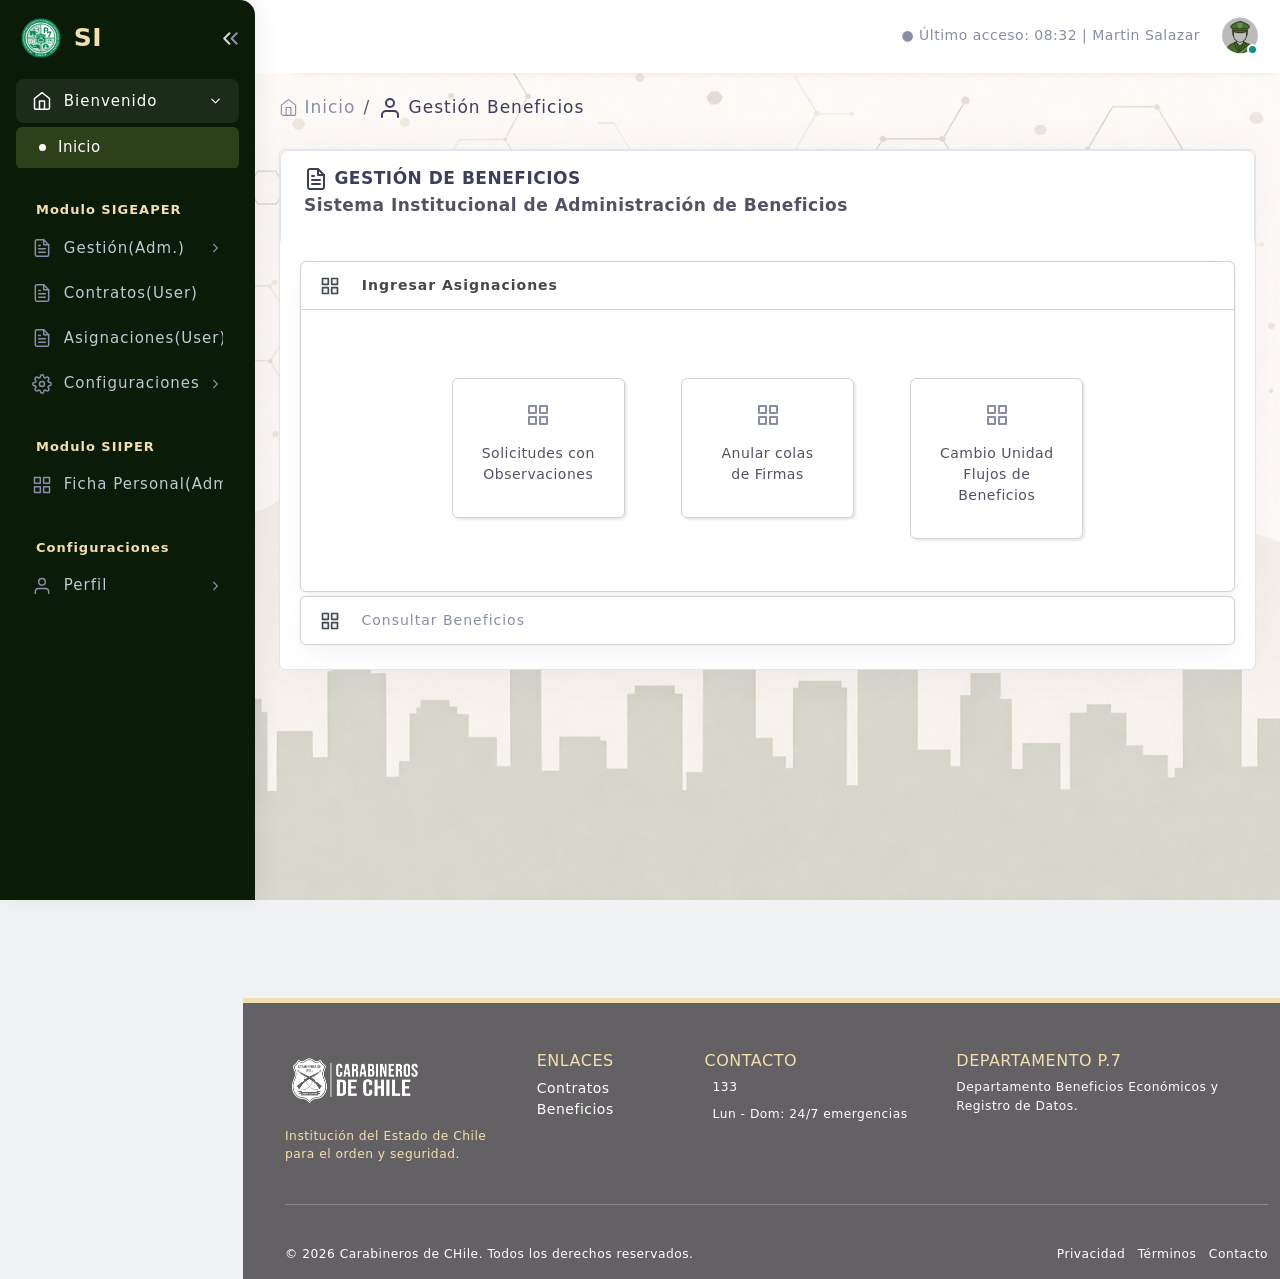
==== commit abb06ee4: "AVANCES" ====
--- a/GEPRO/beneficios.html
+++ b/GEPRO/beneficios.html
@@ -221,7 +221,7 @@
                                 viewBox="0 0 24 24" fill="none" stroke="currentColor" stroke-width="2"
                                 stroke-linecap="round" stroke-linejoin="round" class="feather feather-minus">
                                 <line x1="5" y1="12" x2="19" y2="12"></line>
-                            </svg><span>Modulo SIGEAPER</span></div>
+                            </svg><span style="color: #f3deaf;">Modulo SIGEAPER</span></div>
                     </li>
 
                     <li class="menu">
@@ -440,7 +440,7 @@
                                 viewBox="0 0 24 24" fill="none" stroke="currentColor" stroke-width="2"
                                 stroke-linecap="round" stroke-linejoin="round" class="feather feather-minus">
                                 <line x1="5" y1="12" x2="19" y2="12"></line>
-                            </svg><span>Modulo SIIPER</span>
+                            </svg><span style="color: #f3deaf;">Modulo SIIPER</span>
                         </div>
                     </li>
 
@@ -474,7 +474,7 @@
                                 viewBox="0 0 24 24" fill="none" stroke="currentColor" stroke-width="2"
                                 stroke-linecap="round" stroke-linejoin="round" class="feather feather-minus">
                                 <line x1="5" y1="12" x2="19" y2="12"></line>
-                            </svg><span>CONFIGURACIONES</span></div>
+                            </svg><span style="color: #f3deaf;">Configuraciones</span></div>
                     </li>
                     <li class="menu">
                         <a href="#users" data-bs-toggle="collapse" aria-expanded="false" class="dropdown-toggle">
@@ -1116,7 +1116,7 @@
                 <!-- PERFIL -->
 
             </div>
-            <div class="row layout-top-spacing">
+            <div class="row layout-top-spacing" style="border-top: 5px solid #f3deaf">
                 <footer class="site-footer text-white pt-5" style="background-color: #272427b3; padding-left: 30px;">
                     <div class="container">
                         <div class="row g-4">
@@ -1299,7 +1299,7 @@
                         }
 
                         writer += text.charAt(count);
-                        document.getElementById("text").innerHTML = writer;
+                        document.getElementById("text").innerHTML = '<span style="color: #f3deaf;">' + writer + '</span>';
                         count++;
 
                     }, speed);
@@ -1310,6 +1310,7 @@
 
                 });
             </script>
+
             <script>
                 $(document).ready(function () {
                     var tooltipTriggerList = Array.prototype.slice.call(document.querySelectorAll('[data-bs-toggle="tooltip"]'))
